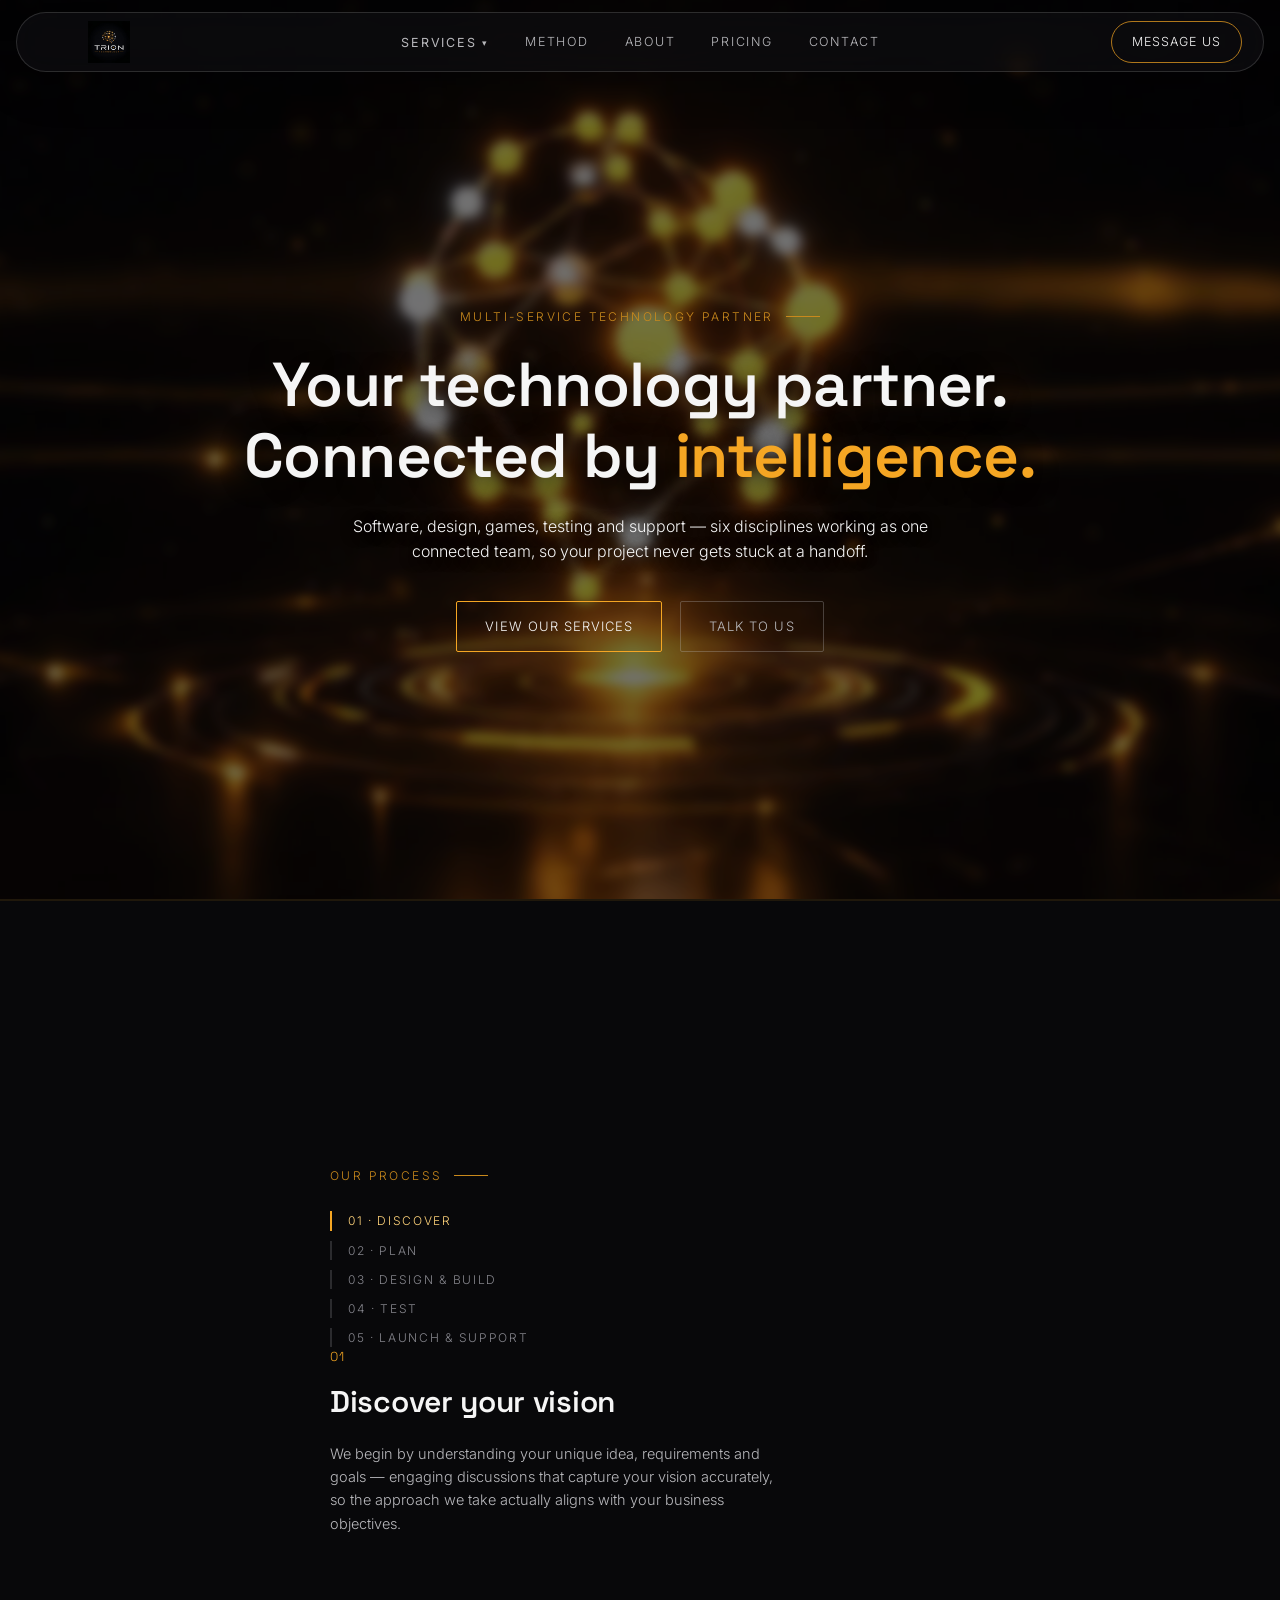
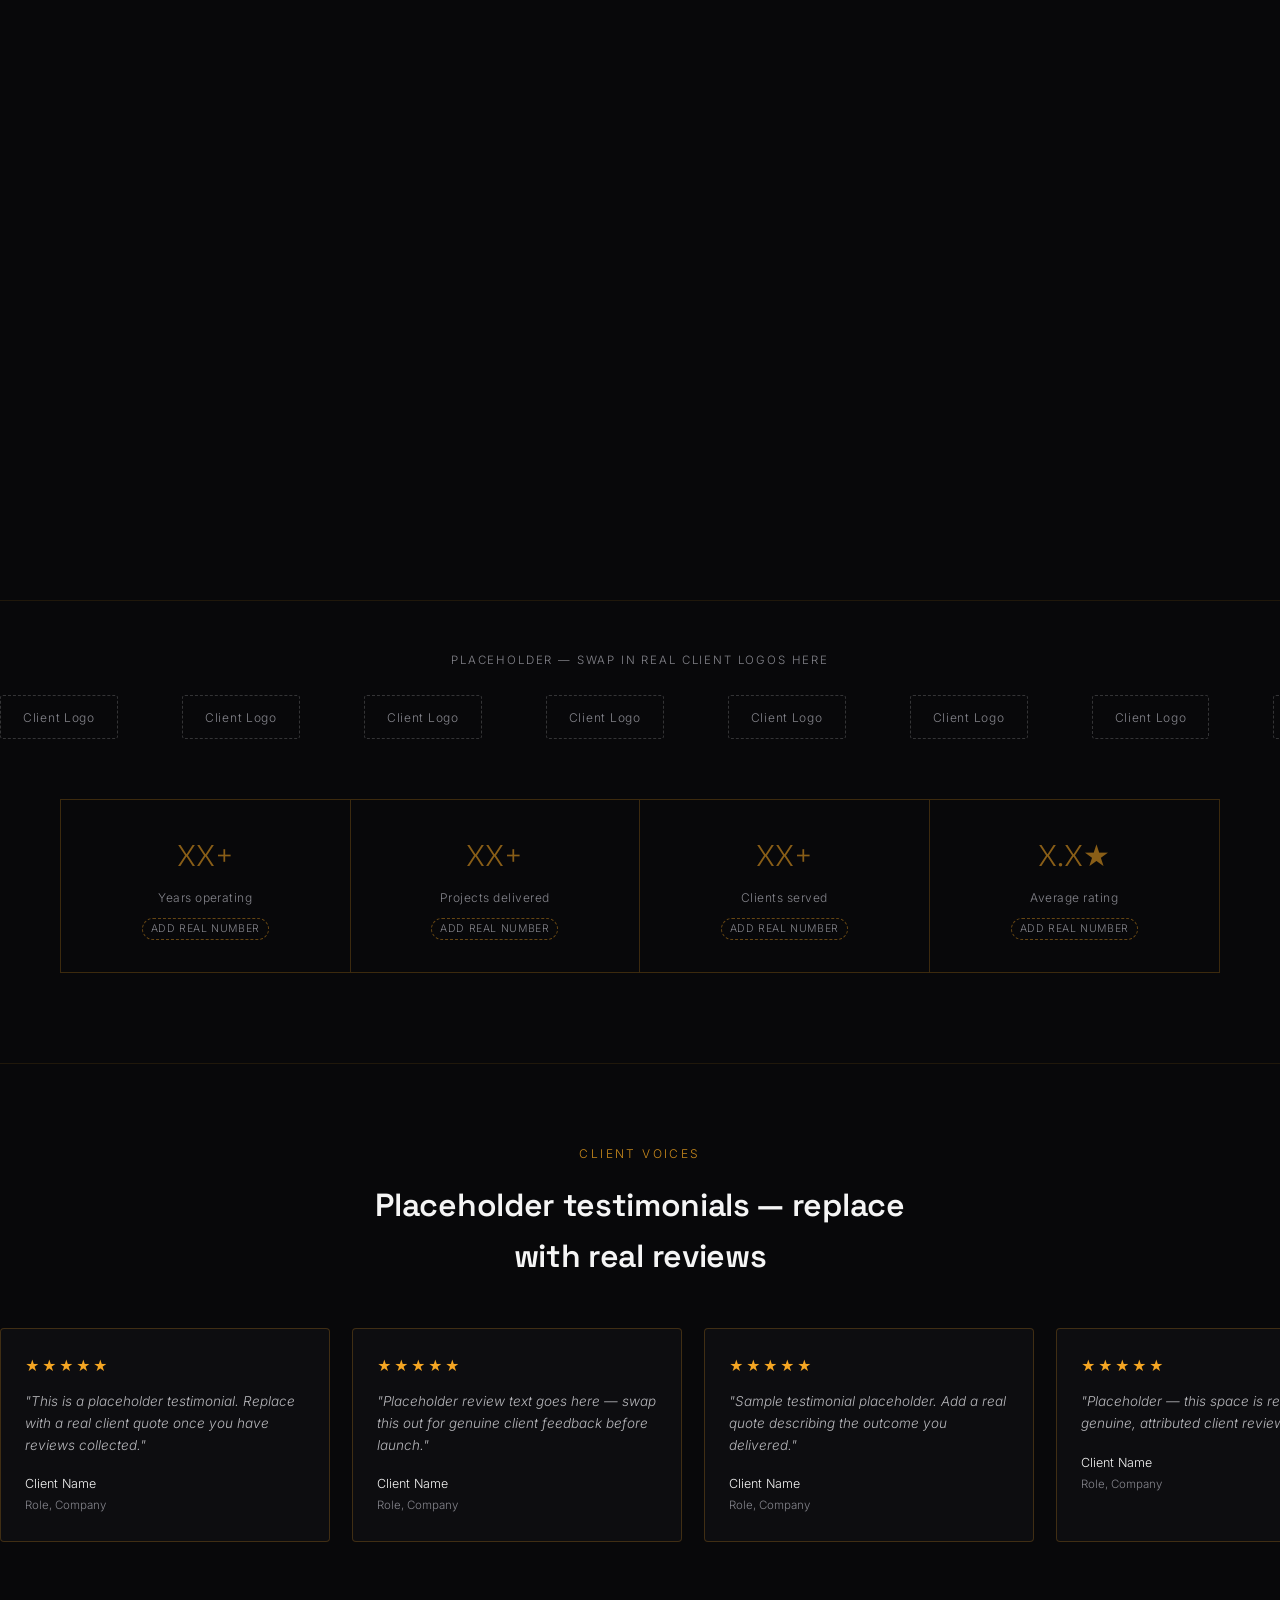
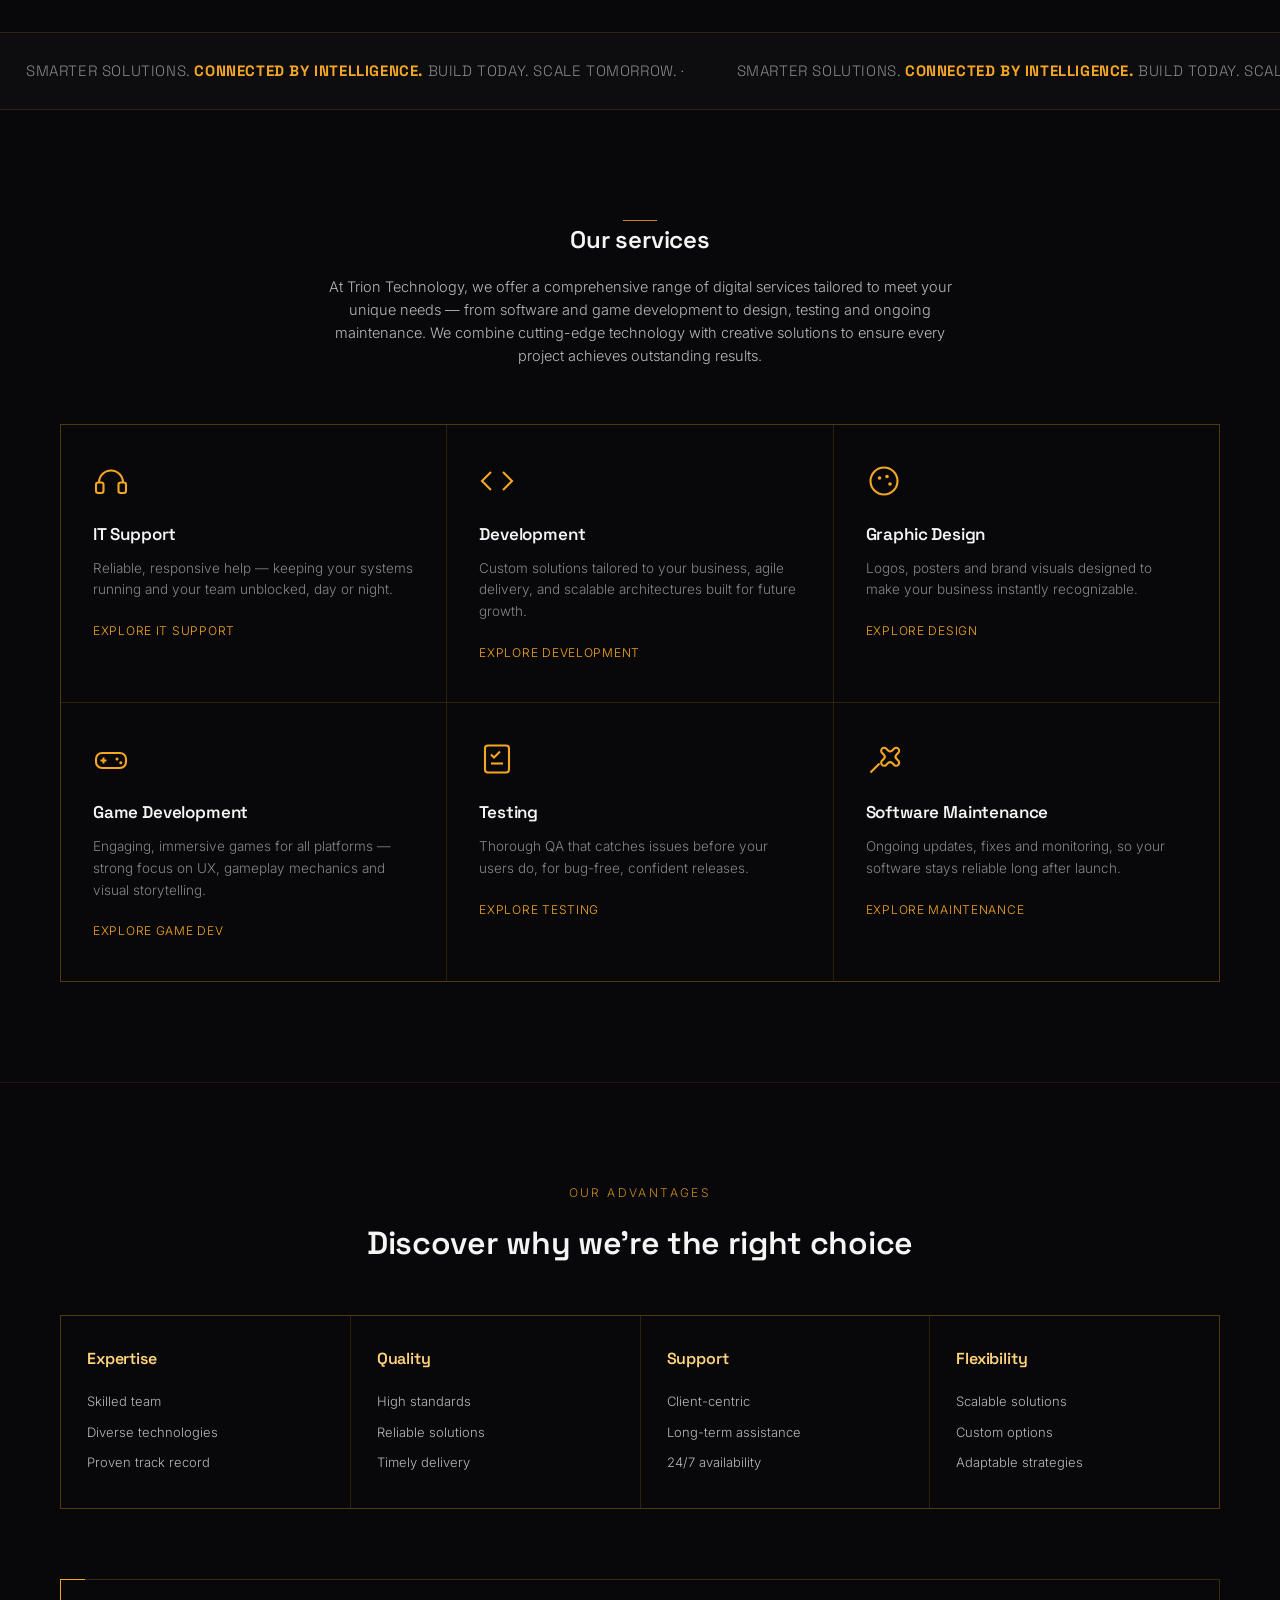
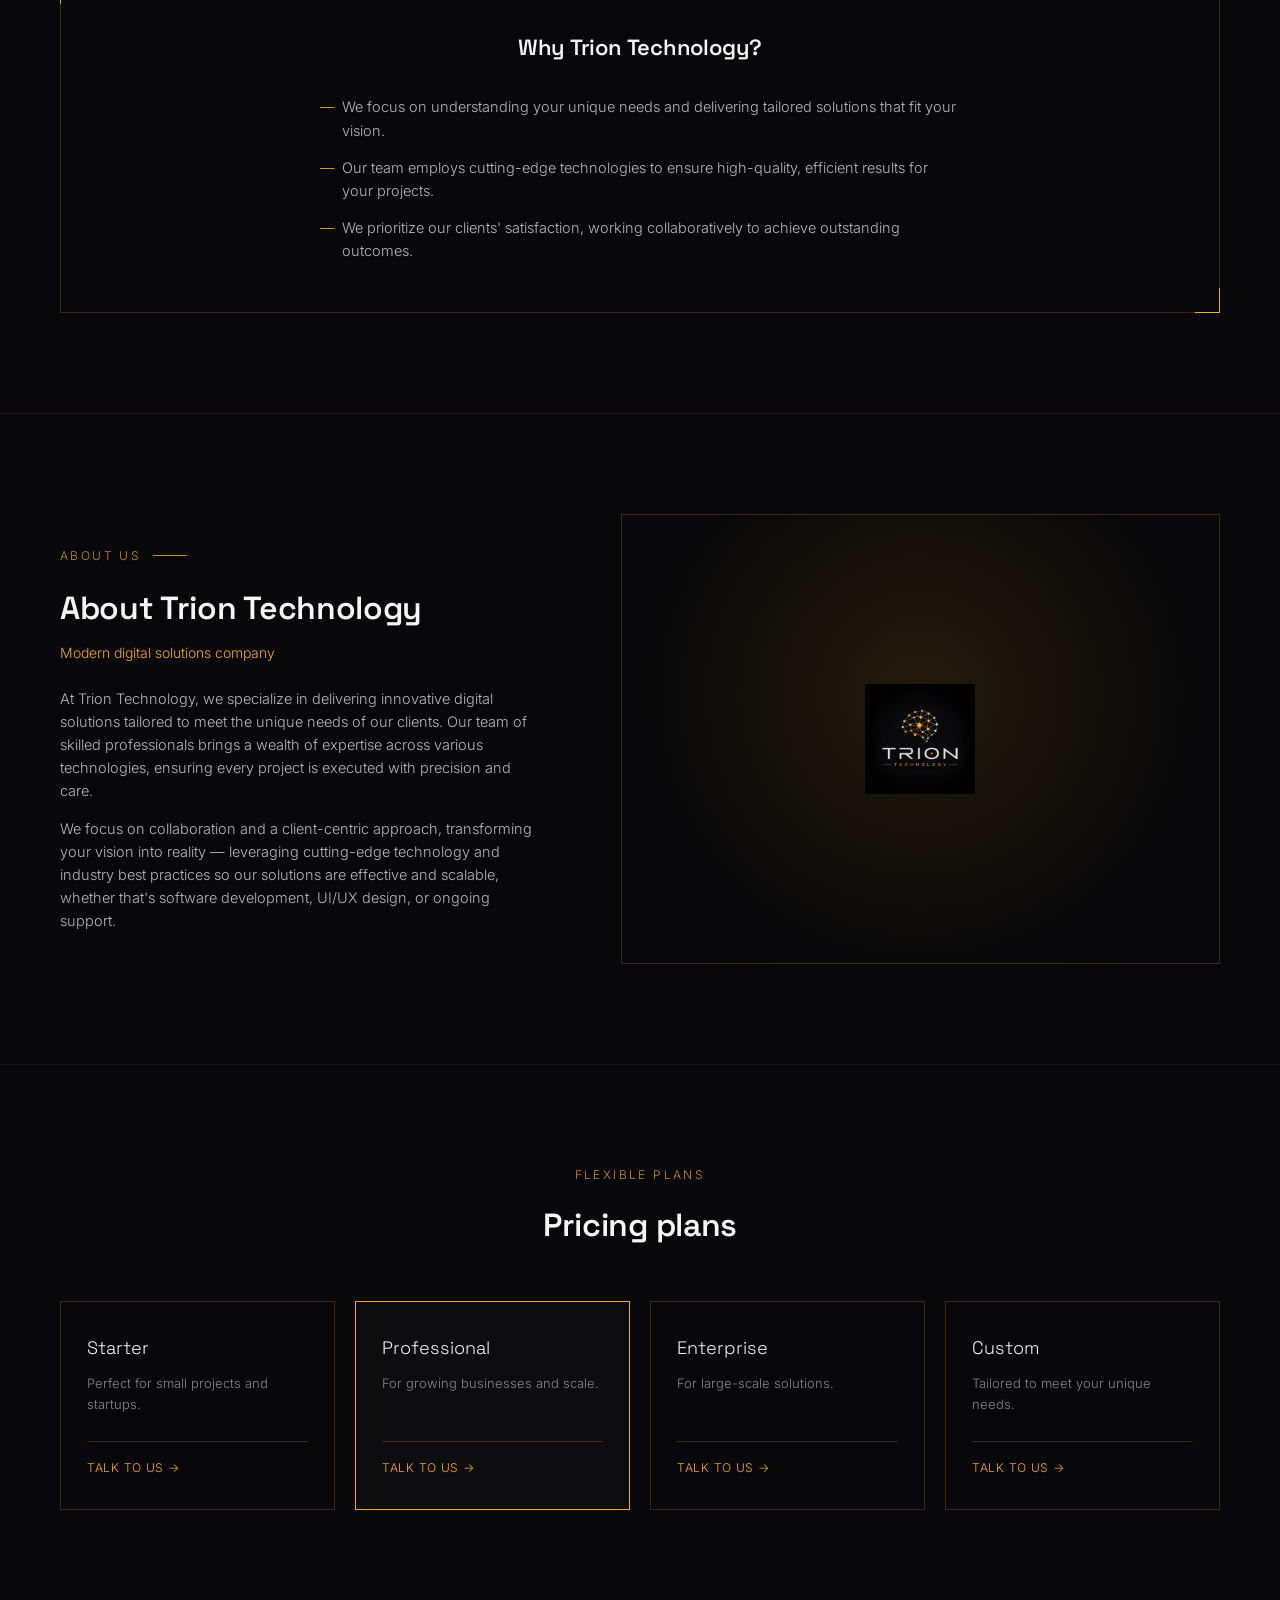
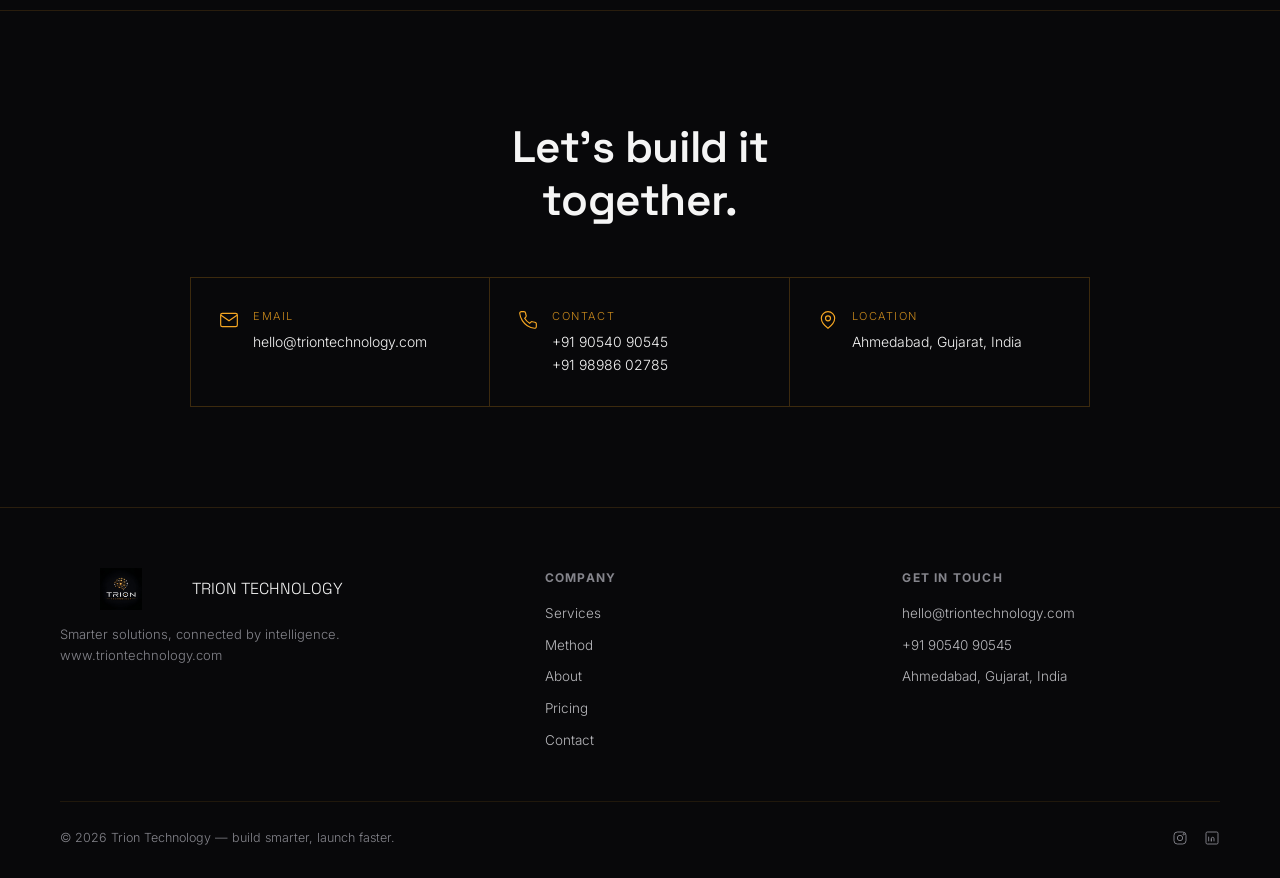
==== trion-site-split/trion-site-split/index.html @ 373a7192 "first commit" ====
<!DOCTYPE html>
<html lang="en">
<head>
<meta charset="UTF-8">
<meta name="viewport" content="width=device-width, initial-scale=1.0">
<title>Trion Technology — Smarter Solutions, Connected by Intelligence</title>
<link rel="preconnect" href="https://fonts.googleapis.com">
<link rel="preconnect" href="https://fonts.gstatic.com" crossorigin>
<link href="https://fonts.googleapis.com/css2?family=Space+Grotesk:wght@400;500;600;700&family=Inter:wght@300;400;500;600&display=swap" rel="stylesheet">
<link rel="stylesheet" href="assets/css/styles.css">
</head>
<body>

<header class="nav">
  <div class="wrap">
    <a href="#top" class="brandmark">
      <img src="assets/img/logo/logo.jpg" alt="Trion Technology logo" class="logo-img">
    </a>
    <nav class="nav-links" id="navLinks">
      <div class="nav-item" id="servicesNavItem">
        <button type="button" aria-expanded="false" id="servicesTrigger">Services <span class="caret">▾</span></button>
        <div class="mega-panel">
          <a class="mega-item" href="#services"><div class="mi-name">IT Support</div><div class="mi-desc">Reliable help, whenever you need it.</div></a>
          <a class="mega-item" href="#services"><div class="mi-name">Development</div><div class="mi-desc">Web, software &amp; custom applications.</div></a>
          <a class="mega-item" href="#services"><div class="mi-name">Graphic Design</div><div class="mi-desc">Logos, posters &amp; brand visuals.</div></a>
          <a class="mega-item" href="#services"><div class="mi-name">Game Development</div><div class="mi-desc">Engaging games for web &amp; mobile.</div></a>
          <a class="mega-item" href="#services"><div class="mi-name">Testing</div><div class="mi-desc">Thorough QA for bug-free releases.</div></a>
          <a class="mega-item" href="#services"><div class="mi-name">Software Maintenance</div><div class="mi-desc">Updates &amp; fixes to keep you running.</div></a>
        </div>
      </div>
      <div class="nav-item"><a href="#method">Method</a></div>
      <div class="nav-item"><a href="#about">About</a></div>
      <div class="nav-item"><a href="#pricing">Pricing</a></div>
      <div class="nav-item"><a href="#contact">Contact</a></div>
    </nav>
    <a class="whatsapp-btn" href="https://wa.me/919054090545" target="_blank" rel="noopener">Message us</a>
    <button class="nav-toggle" id="navToggle" aria-label="Toggle menu">☰</button>
  </div>
</header>

<main id="top">

  <!-- ============ HERO ============ -->
  <section class="hero" id="hero">
    <div class="hero-sticky">
      <div class="hero-visual is-obscured">
        <canvas id="methodCanvas"></canvas>
      </div>
      <div class="hero-overlay is-visible" id="heroOverlay">
        <div class="eyebrow">Multi-service technology partner</div>
        <h1>Your technology partner.<br>Connected by <span class="accent">intelligence.</span></h1>
        <p>Software, design, games, testing and support — six disciplines working as one connected team, so your project never gets stuck at a handoff.</p>
        <div class="hero-cta-row">
          <a href="#services" class="btn-primary">View our services</a>
          <a href="#contact" class="btn-secondary">Talk to us</a>
        </div>
      </div>
    </div>
  </section>

  <!-- ============ METHOD ============ -->
  <div class="method-scroll" id="method">
    <div class="method-sticky">
      <div class="wrap">
        <div class="method-content">
          <div class="eyebrow">Our process</div>
          <ul class="phase-rail" id="phaseRail">
            <li class="active">01 · Discover</li>
            <li>02 · Plan</li>
            <li>03 · Design &amp; Build</li>
            <li>04 · Test</li>
            <li>05 · Launch &amp; Support</li>
          </ul>

          <div class="phase-block active" data-phase="0">
            <div class="step-no">01</div>
            <h3>Discover your vision</h3>
            <p>We begin by understanding your unique idea, requirements and goals — engaging discussions that capture your vision accurately, so the approach we take actually aligns with your business objectives.</p>
          </div>
          <div class="phase-block" data-phase="1">
            <div class="step-no">02</div>
            <h3>Strategic planning</h3>
            <p>Once we understand your needs, we define the technology stack, architecture and overall strategy that will guide the project — a solid foundation that maximizes efficiency later on.</p>
          </div>
          <div class="phase-block" data-phase="2">
            <div class="step-no">03</div>
            <h3>Design and development</h3>
            <p>Our team creates intuitive designs and builds reliable software that meets your specifications — merging aesthetics with functionality so the end product looks great and performs well.</p>
          </div>
          <div class="phase-block" data-phase="3">
            <div class="step-no">04</div>
            <h3>Testing &amp; quality assurance</h3>
            <p>Rigorous, thorough QA is woven through the build — catching issues early so nothing reaches you unpolished. <span class="placeholder-tag">Extended from your services list</span></p>
          </div>
          <div class="phase-block" data-phase="4">
            <div class="step-no">05</div>
            <h3>Launch &amp; ongoing support</h3>
            <p>We stay on after delivery — monitoring, maintaining and supporting your software so it keeps running reliably long after launch day. <span class="placeholder-tag">Extended from your services list</span></p>
          </div>
        </div>
      </div>
    </div>
  </div>

  <!-- ============ LOGO MARQUEE (placeholder) ============ -->
  <section class="logo-strip">
    <div class="strip-label">Placeholder — swap in real client logos here</div>
    <div class="marquee-track">
      <div class="logo-chip">Client Logo</div><div class="logo-chip">Client Logo</div><div class="logo-chip">Client Logo</div>
      <div class="logo-chip">Client Logo</div><div class="logo-chip">Client Logo</div><div class="logo-chip">Client Logo</div>
      <div class="logo-chip">Client Logo</div><div class="logo-chip">Client Logo</div>
      <div class="logo-chip">Client Logo</div><div class="logo-chip">Client Logo</div><div class="logo-chip">Client Logo</div>
      <div class="logo-chip">Client Logo</div><div class="logo-chip">Client Logo</div><div class="logo-chip">Client Logo</div>
      <div class="logo-chip">Client Logo</div><div class="logo-chip">Client Logo</div>
    </div>
  </section>

  <!-- ============ STATS (placeholder) ============ -->
  <section class="stats-band">
    <div class="wrap">
      <div class="stats-grid">
        <div class="stat-box"><div class="num">XX+</div><div class="lbl">Years operating</div><div class="placeholder-tag">Add real number</div></div>
        <div class="stat-box"><div class="num">XX+</div><div class="lbl">Projects delivered</div><div class="placeholder-tag">Add real number</div></div>
        <div class="stat-box"><div class="num">XX+</div><div class="lbl">Clients served</div><div class="placeholder-tag">Add real number</div></div>
        <div class="stat-box"><div class="num">X.X★</div><div class="lbl">Average rating</div><div class="placeholder-tag">Add real number</div></div>
      </div>
    </div>
  </section>

  <!-- ============ TESTIMONIALS (placeholder) ============ -->
  <section class="testimonials">
    <div class="wrap">
      <div class="section-head">
        <div class="eyebrow">Client voices</div>
        <h2>Placeholder testimonials — replace with real reviews</h2>
      </div>
    </div>
    <div class="t-track" id="tTrack">
      <div class="t-card"><div class="stars">★★★★★</div><p>"This is a placeholder testimonial. Replace with a real client quote once you have reviews collected."</p><div class="who">Client Name<span>Role, Company</span></div></div>
      <div class="t-card"><div class="stars">★★★★★</div><p>"Placeholder review text goes here — swap this out for genuine client feedback before launch."</p><div class="who">Client Name<span>Role, Company</span></div></div>
      <div class="t-card"><div class="stars">★★★★★</div><p>"Sample testimonial placeholder. Add a real quote describing the outcome you delivered."</p><div class="who">Client Name<span>Role, Company</span></div></div>
      <div class="t-card"><div class="stars">★★★★★</div><p>"Placeholder — this space is reserved for a genuine, attributed client review."</p><div class="who">Client Name<span>Role, Company</span></div></div>
    </div>
  </section>

  <!-- ============ TICKER ============ -->
  <div class="ticker">
    <div class="ticker-track">
      <span>SMARTER SOLUTIONS. <b>CONNECTED BY INTELLIGENCE.</b> BUILD TODAY. SCALE TOMORROW. ·</span>
      <span>SMARTER SOLUTIONS. <b>CONNECTED BY INTELLIGENCE.</b> BUILD TODAY. SCALE TOMORROW. ·</span>
      <span>SMARTER SOLUTIONS. <b>CONNECTED BY INTELLIGENCE.</b> BUILD TODAY. SCALE TOMORROW. ·</span>
      <span>SMARTER SOLUTIONS. <b>CONNECTED BY INTELLIGENCE.</b> BUILD TODAY. SCALE TOMORROW. ·</span>
    </div>
  </div>

  <!-- ============ SERVICES ============ -->
  <section id="services" class="services">
    <div class="wrap">
      <div class="services-intro">
        <div class="eyebrow" style="justify-content:center"></div>
        <h2>Our services</h2>
        <p>At Trion Technology, we offer a comprehensive range of digital services tailored to meet your unique needs — from software and game development to design, testing and ongoing maintenance. We combine cutting-edge technology with creative solutions to ensure every project achieves outstanding results.</p>
      </div>
      <div class="service-cards">
        <div class="service-card">
          <svg class="icn" viewBox="0 0 24 24" fill="none" stroke="currentColor" stroke-width="1.4"><path d="M4 13a8 8 0 0 1 16 0"/><rect x="2" y="13" width="5" height="7" rx="1.5"/><rect x="17" y="13" width="5" height="7" rx="1.5"/></svg>
          <h3>IT Support</h3>
          <p>Reliable, responsive help — keeping your systems running and your team unblocked, day or night.</p>
          <span class="go">Explore IT support</span>
        </div>
        <div class="service-card">
          <svg class="icn" viewBox="0 0 24 24" fill="none" stroke="currentColor" stroke-width="1.4"><path d="M8 6 2 12l6 6M16 6l6 6-6 6"/></svg>
          <h3>Development</h3>
          <p>Custom solutions tailored to your business, agile delivery, and scalable architectures built for future growth.</p>
          <span class="go">Explore development</span>
        </div>
        <div class="service-card">
          <svg class="icn" viewBox="0 0 24 24" fill="none" stroke="currentColor" stroke-width="1.4"><circle cx="12" cy="12" r="9"/><circle cx="9" cy="10" r="1.2" fill="currentColor" stroke="none"/><circle cx="14" cy="9" r="1.2" fill="currentColor" stroke="none"/><circle cx="16" cy="14" r="1.2" fill="currentColor" stroke="none"/></svg>
          <h3>Graphic Design</h3>
          <p>Logos, posters and brand visuals designed to make your business instantly recognizable.</p>
          <span class="go">Explore design</span>
        </div>
        <div class="service-card">
          <svg class="icn" viewBox="0 0 24 24" fill="none" stroke="currentColor" stroke-width="1.4"><rect x="2" y="8" width="20" height="10" rx="4"/><path d="M7 11v4M5 13h4"/><circle cx="16" cy="12" r="1" fill="currentColor" stroke="none"/><circle cx="18.5" cy="14.5" r="1" fill="currentColor" stroke="none"/></svg>
          <h3>Game Development</h3>
          <p>Engaging, immersive games for all platforms — strong focus on UX, gameplay mechanics and visual storytelling.</p>
          <span class="go">Explore game dev</span>
        </div>
        <div class="service-card">
          <svg class="icn" viewBox="0 0 24 24" fill="none" stroke="currentColor" stroke-width="1.4"><rect x="4" y="3" width="16" height="18" rx="2"/><path d="M8 9l2 2 4-4"/><path d="M8 15h8"/></svg>
          <h3>Testing</h3>
          <p>Thorough QA that catches issues before your users do, for bug-free, confident releases.</p>
          <span class="go">Explore testing</span>
        </div>
        <div class="service-card">
          <svg class="icn" viewBox="0 0 24 24" fill="none" stroke="currentColor" stroke-width="1.4"><path d="M14.7 6.3a2 2 0 0 0 2.8 0l1-1a2 2 0 1 1 2.8 2.8l-1 1a2 2 0 0 0 0 2.8l1 1a2 2 0 1 1-2.8 2.8l-1-1a2 2 0 0 0-2.8 0l-1 1a2 2 0 1 1-2.8-2.8l1-1a2 2 0 0 0 0-2.8l-1-1a2 2 0 1 1 2.8-2.8z"/><path d="M3 21l6-6"/></svg>
          <h3>Software Maintenance</h3>
          <p>Ongoing updates, fixes and monitoring, so your software stays reliable long after launch.</p>
          <span class="go">Explore maintenance</span>
        </div>
      </div>
    </div>
  </section>

  <!-- ============ BENEFITS / WHY ============ -->
  <section class="benefits">
    <div class="wrap">
      <div class="section-head">
        <div class="eyebrow">Our advantages</div>
        <h2>Discover why we're the right choice</h2>
      </div>
      <div class="benefits-grid">
        <div class="benefit-col"><h3>Expertise</h3>
          <ul><li>Skilled team</li><li>Diverse technologies</li><li>Proven track record</li></ul>
        </div>
        <div class="benefit-col"><h3>Quality</h3>
          <ul><li>High standards</li><li>Reliable solutions</li><li>Timely delivery</li></ul>
        </div>
        <div class="benefit-col"><h3>Support</h3>
          <ul><li>Client-centric</li><li>Long-term assistance</li><li>24/7 availability</li></ul>
        </div>
        <div class="benefit-col"><h3>Flexibility</h3>
          <ul><li>Scalable solutions</li><li>Custom options</li><li>Adaptable strategies</li></ul>
        </div>
      </div>
      <div class="why-panel">
        <h2>Why Trion Technology?</h2>
        <ul>
          <li>We focus on understanding your unique needs and delivering tailored solutions that fit your vision.</li>
          <li>Our team employs cutting-edge technologies to ensure high-quality, efficient results for your projects.</li>
          <li>We prioritize our clients' satisfaction, working collaboratively to achieve outstanding outcomes.</li>
        </ul>
      </div>
    </div>
  </section>

  <!-- ============ ABOUT ============ -->
  <section id="about" class="about">
    <div class="wrap about-grid">
      <div>
        <div class="eyebrow">About us</div>
        <h2>About Trion Technology</h2>
        <div class="tagline">Modern digital solutions company</div>
        <p>At Trion Technology, we specialize in delivering innovative digital solutions tailored to meet the unique needs of our clients. Our team of skilled professionals brings a wealth of expertise across various technologies, ensuring every project is executed with precision and care.</p>
        <p style="margin-top:14px">We focus on collaboration and a client-centric approach, transforming your vision into reality — leveraging cutting-edge technology and industry best practices so our solutions are effective and scalable, whether that's software development, UI/UX design, or ongoing support.</p>
      </div>
      <div class="about-visual">
        <img src="assets/img/logo/logo.jpg" alt="" style="height:110px;width:auto;opacity:0.9">
      </div>
    </div>
  </section>

  <!-- ============ PRICING ============ -->
  <section id="pricing" class="pricing">
    <div class="wrap">
      <div class="section-head">
        <div class="eyebrow">Flexible plans</div>
        <h2>Pricing plans</h2>
      </div>
      <div class="pricing-grid">
        <div class="price-card">
          <div class="tier">Starter</div>
          <div class="desc">Perfect for small projects and startups.</div>
          <a href="#contact">Talk to us →</a>
        </div>
        <div class="price-card featured">
          <div class="tier">Professional</div>
          <div class="desc">For growing businesses and scale.</div>
          <a href="#contact">Talk to us →</a>
        </div>
        <div class="price-card">
          <div class="tier">Enterprise</div>
          <div class="desc">For large-scale solutions.</div>
          <a href="#contact">Talk to us →</a>
        </div>
        <div class="price-card">
          <div class="tier">Custom</div>
          <div class="desc">Tailored to meet your unique needs.</div>
          <a href="#contact">Talk to us →</a>
        </div>
      </div>
    </div>
  </section>

  <!-- ============ CTA / CONTACT ============ -->
  <section id="contact" class="cta-band">
    <div class="wrap">
      <h2>Let's build it<br>together.</h2>
      <div class="contact-panels">
        <div class="contact-panel">
          <svg viewBox="0 0 24 24" fill="none" stroke="currentColor" stroke-width="1.4"><rect x="2" y="4" width="20" height="16" rx="2"/><path d="M2 6l10 7 10-7"/></svg>
          <div><div class="lbl">Email</div><div class="val">hello@triontechnology.com</div></div>
        </div>
        <div class="contact-panel">
          <svg viewBox="0 0 24 24" fill="none" stroke="currentColor" stroke-width="1.4"><path d="M22 16.9v3a2 2 0 0 1-2.2 2 19.8 19.8 0 0 1-8.6-3.1 19.5 19.5 0 0 1-6-6 19.8 19.8 0 0 1-3.1-8.6A2 2 0 0 1 4.1 2h3a2 2 0 0 1 2 1.7c.1.9.3 1.8.6 2.7a2 2 0 0 1-.4 2.1L8 9.9a16 16 0 0 0 6 6l1.4-1.4a2 2 0 0 1 2.1-.4c.9.3 1.8.5 2.7.6a2 2 0 0 1 1.8 2.2z"/></svg>
          <div><div class="lbl">Contact</div><div class="val">+91 90540 90545</div><div class="val">+91 98986 02785</div></div>
        </div>
        <div class="contact-panel">
          <svg viewBox="0 0 24 24" fill="none" stroke="currentColor" stroke-width="1.4"><path d="M20 10c0 6-8 12-8 12s-8-6-8-12a8 8 0 0 1 16 0z"/><circle cx="12" cy="10" r="3"/></svg>
          <div><div class="lbl">Location</div><div class="val">Ahmedabad, Gujarat, India</div></div>
        </div>
      </div>
    </div>
  </section>
</main>

<footer>
  <div class="wrap">
    <div class="foot-grid">
      <div>
        <div class="foot-brand">
          <img src="assets/img/logo/logo.jpg" alt="" class="logo-img">
          <span>TRION TECHNOLOGY</span>
        </div>
        <p style="font-size:13px;max-width:280px;color:var(--gray-dim)">Smarter solutions, connected by intelligence. www.triontechnology.com</p>
      </div>
      <div class="foot-col">
        <h4>Company</h4>
        <ul>
          <li><a href="#services">Services</a></li>
          <li><a href="#method">Method</a></li>
          <li><a href="#about">About</a></li>
          <li><a href="#pricing">Pricing</a></li>
          <li><a href="#contact">Contact</a></li>
        </ul>
      </div>
      <div class="foot-col">
        <h4>Get in touch</h4>
        <ul>
          <li><a href="mailto:hello@triontechnology.com">hello@triontechnology.com</a></li>
          <li><a href="https://wa.me/919054090545">+91 90540 90545</a></li>
          <li>Ahmedabad, Gujarat, India</li>
        </ul>
      </div>
    </div>
    <div class="foot-bottom">
      <div>© 2026 Trion Technology — build smarter, launch faster.</div>
      <div class="foot-social">
        <a href="#" aria-label="Instagram"><svg viewBox="0 0 24 24" fill="none" stroke="currentColor" stroke-width="1.4"><rect x="3" y="3" width="18" height="18" rx="5"/><circle cx="12" cy="12" r="4"/><circle cx="17.5" cy="6.5" r="1"/></svg></a>
        <a href="#" aria-label="LinkedIn"><svg viewBox="0 0 24 24" fill="none" stroke="currentColor" stroke-width="1.4"><rect x="3" y="3" width="18" height="18" rx="2"/><path d="M7 10v7M7 7v.01M11 17v-4a2 2 0 0 1 4 0v4M11 13v4"/></svg></a>
      </div>
    </div>
  </div>
</footer>

<script src="assets/js/frames-manifest.js"></script>

<script src="assets/js/app.js"></script>
</body>
</html>
---- trion-site-split/trion-site-split/assets/css/styles.css ----
:root{
    --bg: #08080a;
    --bg-alt: #0d0d10;
    --gold: #f5a623;
    --gold-light: #ffd37a;
    --gold-dim: #c9891c;
    --white: #f5f5f5;
    --gray: #b8b8bc;
    --gray-dim: #85858c;
    --border: rgba(245,166,35,0.22);
    --font-head: 'Space Grotesk', sans-serif;
    --font-body: 'Inter', sans-serif;
  }
  *{ box-sizing:border-box; margin:0; padding:0; }
  html{ scroll-behavior:smooth; }
  body{
    background:var(--bg); color:var(--gray); font-family:var(--font-body); font-weight:300;
    line-height:1.6; overflow-x:hidden; -webkit-font-smoothing:antialiased;
  }
  a{ color:inherit; text-decoration:none; }
  ul{ list-style:none; }
  img,svg{ display:block; max-width:100%; }
  h1,h2,h3{ font-family:var(--font-head); color:var(--white); font-weight:600; letter-spacing:-0.01em; }
  .wrap{ max-width:1240px; margin:0 auto; padding:0 40px; }
  :focus-visible{ outline:2px solid var(--gold-light); outline-offset:3px; }
  .sr-only{ position:absolute; width:1px; height:1px; padding:0; margin:-1px; overflow:hidden; clip:rect(0,0,0,0); white-space:nowrap; border:0; }
  section{ position:relative; }
  .eyebrow{ display:flex; align-items:center; gap:12px; font-size:12px; letter-spacing:0.2em; text-transform:uppercase; color:var(--gold-dim); }
  .eyebrow::after{ content:""; width:34px; height:1px; background:var(--gold-dim); }
  .logo-img{ height:42px; width:122px; object-fit:contain; display:block; }
  .placeholder-tag{ font-size:10.5px; letter-spacing:0.06em; text-transform:uppercase; color:var(--gray-dim); border:1px dashed rgba(245,166,35,0.4); padding:2px 8px; border-radius:20px; }

  /* ---------- NAV ---------- */
  .nav{ position:fixed; top:12px; left:16px; right:16px; z-index:100; background:rgba(16,16,19,0.62); backdrop-filter:blur(16px) saturate(130%); border:1px solid rgba(255,255,255,0.14); border-radius:999px; box-shadow:0 14px 40px rgba(0,0,0,0.28); transition:transform .35s ease, opacity .35s ease; }
  .nav.nav-hidden{ transform:translateY(calc(-100% - 24px)); opacity:0; pointer-events:none; }
  .nav .wrap{ display:flex; align-items:center; justify-content:space-between; padding:8px 18px 8px 28px; }
  .brandmark{ display:flex; align-items:center; flex-shrink:0; }
  .nav-links{ display:flex; align-items:center; gap:36px; }
  .nav-item{ position:relative; }
  .nav-links > .nav-item > a, .nav-links > .nav-item > button{
    font-size:12.5px; letter-spacing:0.14em; text-transform:uppercase; color:var(--gray);
    background:none; border:none; font-family:var(--font-body); cursor:pointer;
    display:flex; align-items:center; gap:6px; transition:color .2s ease;
  }
  .nav-item:hover > a, .nav-item:hover > button, .nav-item.open > button{ color:var(--gold-light); }
  .caret{ font-size:9px; transition:transform .2s ease; }
  .nav-item.open .caret{ transform:rotate(180deg); }
  .whatsapp-btn{
    display:inline-flex; align-items:center; gap:8px; padding:10px 20px; border:1px solid rgba(245,166,35,0.7);
    color:var(--white); font-size:12.5px; letter-spacing:0.08em; text-transform:uppercase; border-radius:2px;
    border-radius:999px; transition:background .2s ease,color .2s ease;
  }
  .whatsapp-btn:hover{ background:var(--gold); color:#0a0a0a; }

  .mega-panel{
    position:absolute; top:calc(100% + 18px); left:50%; transform:translateX(-50%);
    width:360px; background:#0b0b0e; border:1px solid var(--border); border-radius:4px;
    padding:10px; opacity:0; visibility:hidden; transform:translateX(-50%) translateY(6px);
    transition:opacity .2s ease, transform .2s ease; box-shadow:0 20px 50px rgba(0,0,0,0.5);
  }
  .nav-item.open .mega-panel{ opacity:1; visibility:visible; transform:translateX(-50%) translateY(0); }
  .mega-item{ display:block; padding:12px 14px; border-radius:3px; transition:background .15s ease; }
  .mega-item:hover{ background:rgba(245,166,35,0.08); }
  .mega-item .mi-name{ font-family:var(--font-head); color:var(--white); font-size:14px; margin-bottom:3px; }
  .mega-item .mi-desc{ font-size:12.5px; color:var(--gray-dim); }

  .nav-toggle{ display:none; background:none; border:1px solid var(--border); color:var(--white); padding:8px 10px; border-radius:999px; }

  /* ---------- HERO ---------- */
  .hero{ height:100vh; position:relative; }
  .hero-sticky{ position:sticky; top:0; height:100vh; overflow:hidden; border-bottom:1px solid rgba(245,166,35,0.1); }
  .hero-visual{ position:absolute; inset:-4vh 0; display:flex; align-items:center; justify-content:center; transition:filter .45s ease, transform .45s ease; }
  .hero-visual.is-obscured{ filter:blur(5px) brightness(0.58); transform:scale(1.025); }
  .hero-visual canvas{ width:100%; height:100%; display:block; }
  .hero-overlay{ position:absolute; z-index:1; inset:0; display:flex; flex-direction:column; align-items:center; justify-content:center; padding:100px 40px 40px; text-align:center; background:rgba(8,8,10,0.24); opacity:0; transform:translateY(28px) scale(0.98); pointer-events:none; transition:opacity .35s ease, transform .45s cubic-bezier(.2,.8,.2,1); }
  .hero-overlay.is-visible{ opacity:1; transform:translateY(0) scale(1); pointer-events:auto; }
  .hero-overlay .eyebrow{ margin-bottom:24px; }
  .hero-overlay h1{ max-width:1000px; color:var(--white); font-size:clamp(32px,5.2vw,62px); line-height:1.14; text-shadow:0 3px 24px rgba(0,0,0,0.7); }
  .hero-overlay h1 .accent{ color:var(--gold); }
  .hero-overlay p{ max-width:620px; margin-top:22px; font-size:16px; color:var(--white); text-shadow:0 2px 14px rgba(0,0,0,0.8); }
  .btn-primary{
    display:inline-block; padding:14px 28px; border:1px solid var(--gold); color:var(--white);
    font-size:13px; letter-spacing:0.08em; text-transform:uppercase; border-radius:2px;
    transition:background .2s ease,color .2s ease;
  }
  .btn-primary:hover{ background:var(--gold); color:#0a0a0a; }
  .btn-secondary{
    display:inline-block; padding:14px 28px; color:var(--gray); border:1px solid rgba(184,184,188,0.3);
    font-size:13px; letter-spacing:0.08em; text-transform:uppercase; border-radius:2px; transition:border-color .2s ease,color .2s ease;
  }
  .btn-secondary:hover{ border-color:var(--gold); color:var(--gold-light); }
  .hero-cta-row{ margin-top:36px; display:flex; gap:18px; flex-wrap:wrap; justify-content:center; }

  /* ---------- LOGO MARQUEE ---------- */
  .logo-strip{ padding:50px 0 10px; border-top:1px solid rgba(245,166,35,0.1); overflow:hidden; }
  .logo-strip .strip-label{ text-align:center; font-size:11.5px; letter-spacing:0.16em; text-transform:uppercase; color:var(--gray-dim); margin-bottom:26px; }
  .marquee-track{ display:flex; gap:64px; width:max-content; animation:scrollX 28s linear infinite; }
  @media (prefers-reduced-motion: reduce){ .marquee-track{ animation:none; } }
  @keyframes scrollX{ from{ transform:translateX(0); } to{ transform:translateX(-50%); } }
  .logo-chip{
    display:flex; align-items:center; justify-content:center; height:44px; padding:0 22px;
    border:1px dashed rgba(184,184,188,0.25); border-radius:3px; color:var(--gray-dim);
    font-size:12px; letter-spacing:0.06em; white-space:nowrap;
  }

  /* ---------- STATS ---------- */
  .stats-band{ padding:50px 0 90px; }
  .stats-grid{ display:grid; grid-template-columns:repeat(4,1fr); border:1px solid var(--border); }
  .stat-box{ padding:32px 24px; text-align:center; border-right:1px solid var(--border); }
  .stat-box:last-child{ border-right:none; }
  .stat-box .num{ font-family:var(--font-head); font-size:30px; color:var(--gold); opacity:0.55; }
  .stat-box .lbl{ margin-top:8px; font-size:12px; color:var(--gray-dim); letter-spacing:0.04em; }
  .stat-box .placeholder-tag{ margin-top:10px; display:inline-block; }

  /* ---------- TESTIMONIALS MARQUEE ---------- */
  .testimonials{ padding:80px 0 90px; border-top:1px solid rgba(245,166,35,0.1); overflow:hidden; }
  .section-head{ max-width:600px; margin:0 auto 46px; text-align:center; }
  .section-head .eyebrow{ justify-content:center; margin-bottom:16px; }
  .section-head .eyebrow::after{ display:none; }
  .section-head h2{ font-size:clamp(24px,3vw,32px); }
  .t-track{ display:flex; gap:22px; width:max-content; animation:scrollX 40s linear infinite; }
  @media (prefers-reduced-motion: reduce){ .t-track{ animation:none; } }
  .t-card{
    width:330px; flex-shrink:0; border:1px solid var(--border); background:var(--bg-alt);
    padding:26px 24px; border-radius:4px;
  }
  .t-card .stars{ color:var(--gold); font-size:14px; letter-spacing:2px; margin-bottom:14px; }
  .t-card p{ font-size:13.5px; color:var(--gray); font-style:italic; margin-bottom:18px; }
  .t-card .who{ font-size:12.5px; color:var(--white); }
  .t-card .who span{ color:var(--gray-dim); display:block; font-size:11.5px; margin-top:2px; }

  /* ---------- METHOD (scroll-scrubbed) ---------- */
  .method-scroll{ height:500vh; position:relative; }
  .method-sticky{ position:sticky; top:0; height:100vh; display:flex; align-items:center; overflow:hidden; border-top:1px solid rgba(245,166,35,0.1); }
  .method-sticky .wrap{ width:100%; display:flex; justify-content:center; }
  .method-content{ width:min(620px, 100%); }
  .phase-rail{ margin-top:26px; display:flex; flex-direction:column; gap:10px; }
  .phase-rail li{
    font-size:12px; letter-spacing:0.14em; text-transform:uppercase; color:var(--gray-dim);
    padding-left:16px; border-left:2px solid rgba(184,184,188,0.2); transition:color .3s ease, border-color .3s ease;
  }
  .phase-rail li.active{ color:var(--gold-light); border-left-color:var(--gold); }

  .method-content .eyebrow{ margin-bottom:20px; }
  .phase-block{ display:none; }
  .phase-block.active{ display:block; animation:fadeUp .5s ease; }
  @keyframes fadeUp{ from{ opacity:0; transform:translateY(10px);} to{ opacity:1; transform:translateY(0);} }
  .phase-block .step-no{ font-family:var(--font-head); font-size:13px; color:var(--gold); letter-spacing:0.08em; margin-bottom:10px; }
  .phase-block h3{ font-size:clamp(22px,2.6vw,30px); margin-bottom:16px; }
  .phase-block p{ font-size:14.5px; color:var(--gray); max-width:460px; }
  .phase-note{ margin-top:16px; }

  /* ---------- MARQUEE TICKER ---------- */
  .ticker{ padding:26px 0; border-top:1px solid rgba(245,166,35,0.14); border-bottom:1px solid rgba(245,166,35,0.14); overflow:hidden; background:var(--bg-alt); }
  .ticker-track{ display:flex; width:max-content; gap:0; animation:scrollX 32s linear infinite; }
  @media (prefers-reduced-motion: reduce){ .ticker-track{ animation:none; } }
  .ticker-track span{
    font-family:var(--font-head); font-size:15px; letter-spacing:0.04em; color:var(--gray-dim);
    white-space:nowrap; padding:0 26px; text-transform:uppercase;
  }
  .ticker-track span b{ color:var(--gold); }

  /* ---------- SERVICES ---------- */
  .services{ padding:110px 0 100px; }
  .services-intro{ max-width:640px; margin:0 auto 56px; text-align:center; }
  .services-intro p{ font-size:14.5px; color:var(--gray); margin-top:16px; }
  .service-cards{ display:grid; grid-template-columns:repeat(3,1fr); gap:1px; background:rgba(245,166,35,0.16); border:1px solid rgba(245,166,35,0.16); }
  .service-card{ background:var(--bg); padding:38px 32px; transition:background .25s ease; }
  .service-card:hover{ background:var(--bg-alt); }
  .service-card .icn{ width:36px; height:36px; margin-bottom:22px; color:var(--gold); }
  .service-card h3{ font-size:17px; margin-bottom:10px; }
  .service-card p{ font-size:13.5px; color:var(--gray-dim); margin-bottom:16px; }
  .service-card .go{ font-size:12px; letter-spacing:0.06em; color:var(--gold); text-transform:uppercase; }

  /* ---------- BENEFITS ---------- */
  .benefits{ padding:100px 0; border-top:1px solid rgba(245,166,35,0.1); }
  .benefits-grid{ display:grid; grid-template-columns:repeat(4,1fr); gap:1px; background:rgba(245,166,35,0.16); border:1px solid rgba(245,166,35,0.16); margin-bottom:70px; }
  .benefit-col{ background:var(--bg); padding:30px 26px; }
  .benefit-col h3{ font-size:16px; margin-bottom:14px; color:var(--gold-light); }
  .benefit-col li{ font-size:13px; color:var(--gray); padding:5px 0; }
  .why-panel{ border:1px solid var(--border); padding:50px 46px; position:relative; }
  .why-panel::before,.why-panel::after{ content:""; position:absolute; width:24px; height:24px; border:1px solid var(--gold); }
  .why-panel::before{ top:-1px; left:-1px; border-right:none; border-bottom:none; }
  .why-panel::after{ bottom:-1px; right:-1px; border-left:none; border-top:none; }
  .why-panel h2{ text-align:center; font-size:22px; margin-bottom:30px; }
  .why-panel ul{ max-width:640px; margin:0 auto; display:flex; flex-direction:column; gap:14px; }
  .why-panel li{ font-size:14.5px; color:var(--gray); padding-left:22px; position:relative; }
  .why-panel li::before{ content:"—"; position:absolute; left:0; color:var(--gold); }

  /* ---------- ABOUT ---------- */
  .about{ padding:100px 0; border-top:1px solid rgba(245,166,35,0.1); }
  .about-grid{ display:grid; grid-template-columns:0.9fr 1.1fr; gap:70px; align-items:center; }
  .about .eyebrow{ margin-bottom:18px; }
  .about h2{ font-size:clamp(24px,3vw,32px); margin-bottom:8px; }
  .about .tagline{ color:var(--gold); font-size:14px; margin-bottom:22px; }
  .about p{ font-size:14.5px; color:var(--gray); max-width:480px; }
  .about-visual{ border:1px solid var(--border); aspect-ratio:4/3; display:flex; align-items:center; justify-content:center; background:radial-gradient(circle at 50% 40%, rgba(245,166,35,0.12), transparent 70%); }
  .about-visual svg{ width:120px; height:120px; opacity:0.85; }

  /* ---------- PRICING ---------- */
  .pricing{ padding:100px 0; border-top:1px solid rgba(245,166,35,0.1); }
  .pricing-grid{ display:grid; grid-template-columns:repeat(4,1fr); gap:20px; margin-top:50px; }
  .price-card{ border:1px solid var(--border); padding:32px 26px; display:flex; flex-direction:column; }
  .price-card.featured{ border-color:var(--gold); background:var(--bg-alt); }
  .price-card .tier{ font-family:var(--font-head); font-size:18px; color:var(--white); margin-bottom:10px; }
  .price-card .desc{ font-size:13px; color:var(--gray-dim); margin-bottom:26px; flex-grow:1; }
  .price-card a{ font-size:12px; letter-spacing:0.06em; text-transform:uppercase; color:var(--gold); border-top:1px solid var(--border); padding-top:16px; }

  /* ---------- CTA BAND ---------- */
  .cta-band{ padding:110px 0 100px; text-align:center; border-top:1px solid rgba(245,166,35,0.14); }
  .cta-band h2{ font-size:clamp(28px,4.4vw,44px); line-height:1.2; margin-bottom:50px; }
  .contact-panels{ display:grid; grid-template-columns:repeat(3,1fr); max-width:900px; margin:0 auto; border:1px solid var(--border); }
  .contact-panel{ padding:30px 28px; text-align:left; display:flex; gap:14px; align-items:flex-start; border-right:1px solid var(--border); }
  .contact-panel:last-child{ border-right:none; }
  .contact-panel svg{ width:20px; height:20px; color:var(--gold); flex-shrink:0; margin-top:2px; }
  .contact-panel .lbl{ font-size:11px; letter-spacing:0.14em; text-transform:uppercase; color:var(--gold-dim); margin-bottom:6px; }
  .contact-panel .val{ font-size:14px; color:var(--white); }

  /* ---------- FOOTER ---------- */
  footer{ border-top:1px solid rgba(245,166,35,0.14); padding:60px 0 30px; }
  .foot-grid{ display:grid; grid-template-columns:1.4fr 1fr 1fr; gap:40px; padding-bottom:40px; }
  .foot-brand{ display:flex; align-items:center; gap:10px; margin-bottom:14px; }
  .foot-brand span{ font-family:var(--font-head); color:var(--white); font-size:16px; }
  .foot-col h4{ font-size:12px; letter-spacing:0.1em; text-transform:uppercase; color:var(--gray-dim); margin-bottom:16px; }
  .foot-col li{ font-size:13.5px; margin-bottom:10px; }
  .foot-col a:hover{ color:var(--gold-light); }
  .foot-bottom{ display:flex; justify-content:space-between; align-items:center; border-top:1px solid rgba(245,166,35,0.1); padding-top:26px; font-size:12.5px; color:var(--gray-dim); }
  .foot-social{ display:flex; gap:16px; }
  .foot-social svg{ width:16px; height:16px; color:var(--gray-dim); transition:color .2s ease; }
  .foot-social a:hover svg{ color:var(--gold); }

  /* ---------- RESPONSIVE ---------- */
  @media (max-width:980px){
    .nav-links{ display:none; }
    .nav-toggle{ display:block; }
    .stats-grid,.benefits-grid{ grid-template-columns:1fr 1fr; }
    .stat-box:nth-child(2){ border-right:none; }
    .service-cards{ grid-template-columns:1fr 1fr; }
    .pricing-grid{ grid-template-columns:1fr 1fr; }
    .about-grid{ grid-template-columns:1fr; }
    .hero .wrap{ grid-template-columns:1fr; gap:20px; }
    .method-content{ max-width:620px; }
    .foot-grid{ grid-template-columns:1fr; }
    .contact-panels{ grid-template-columns:1fr; }
    .contact-panel{ border-right:none; border-bottom:1px solid var(--border); }
    .contact-panel:last-child{ border-bottom:none; }
  }
  @media (max-width:620px){
    .wrap{ padding:0 22px; }
    .hero-overlay{ padding:90px 22px 30px; }
    .hero-overlay p{ font-size:14px; }
    .hero-cta-row{ gap:10px; }
    .hero-overlay .btn-primary,.hero-overlay .btn-secondary{ padding:12px 18px; font-size:11px; }
    .stats-grid,.benefits-grid,.service-cards,.pricing-grid{ grid-template-columns:1fr; }
    .stat-box,.contact-panel{ border-right:none !important; border-bottom:1px solid var(--border); }
    .method-scroll{ height:560vh; }
    .t-card{ width:260px; }
  }
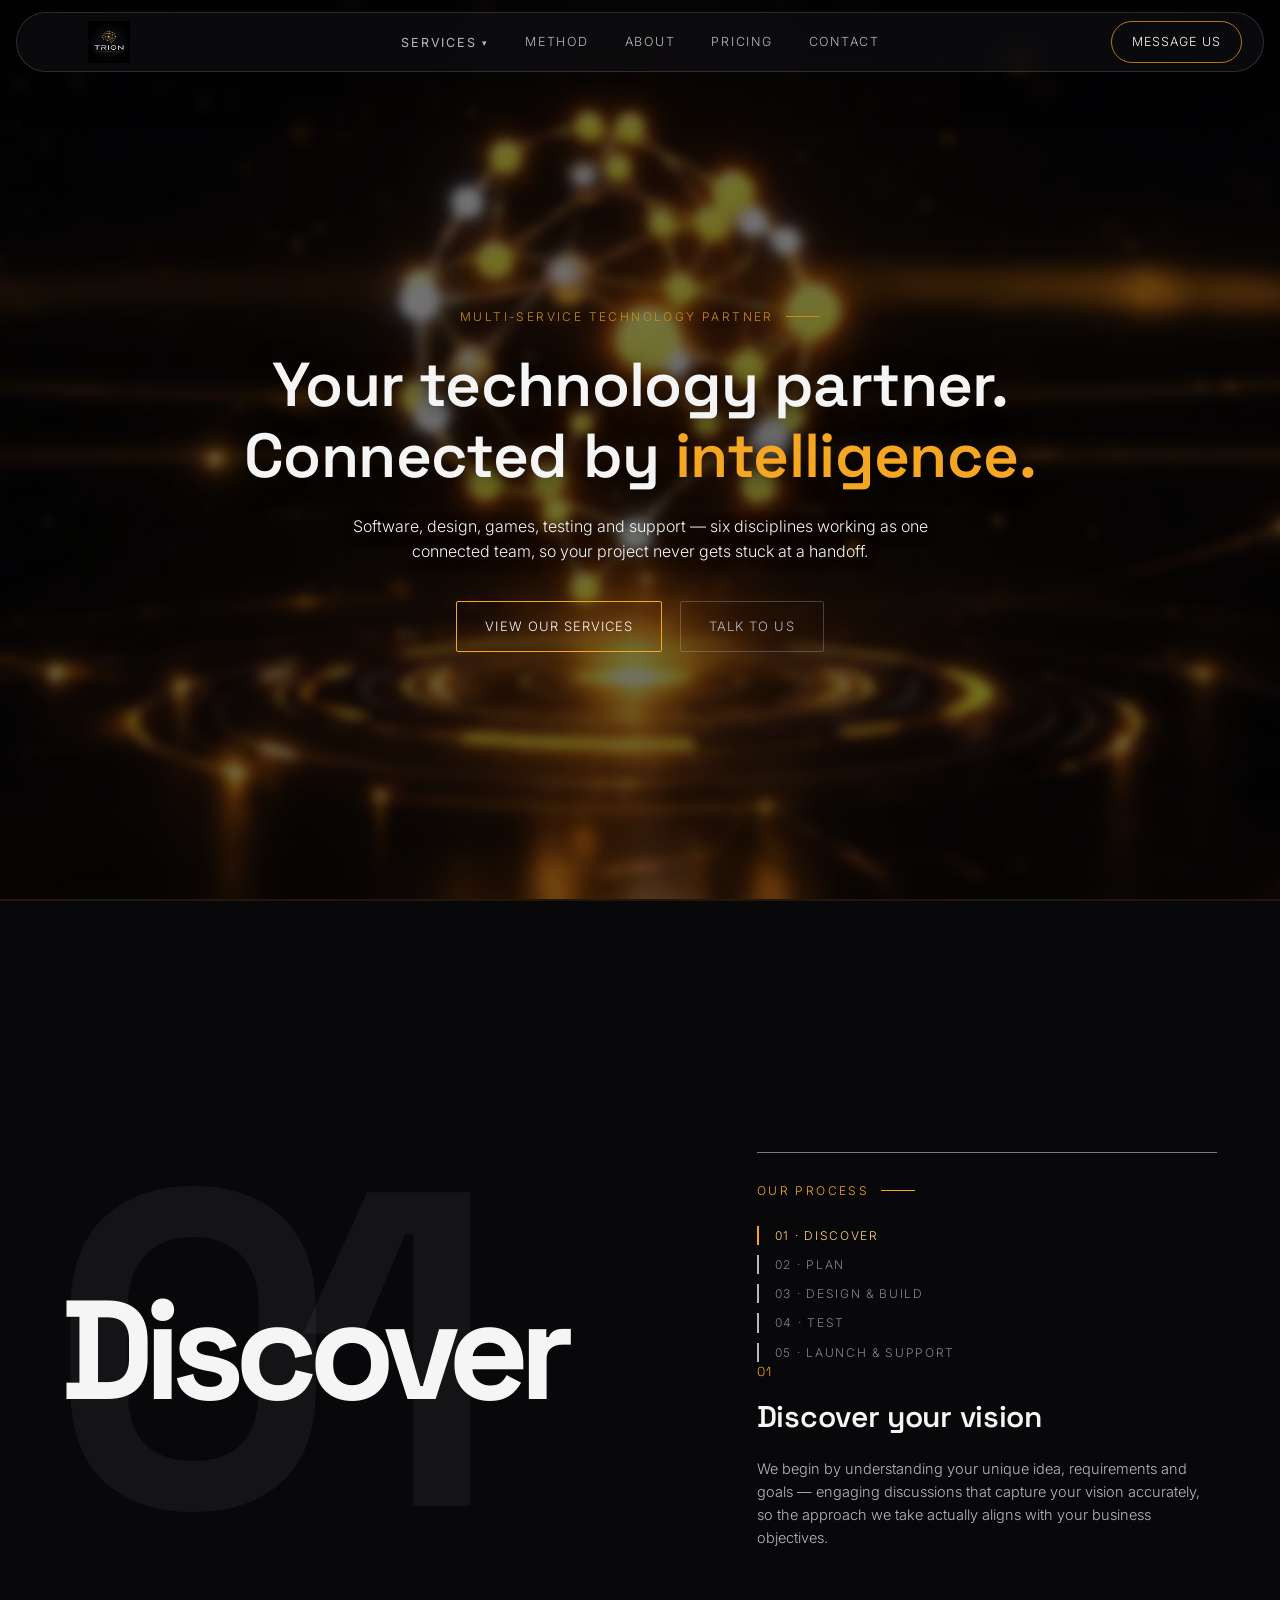
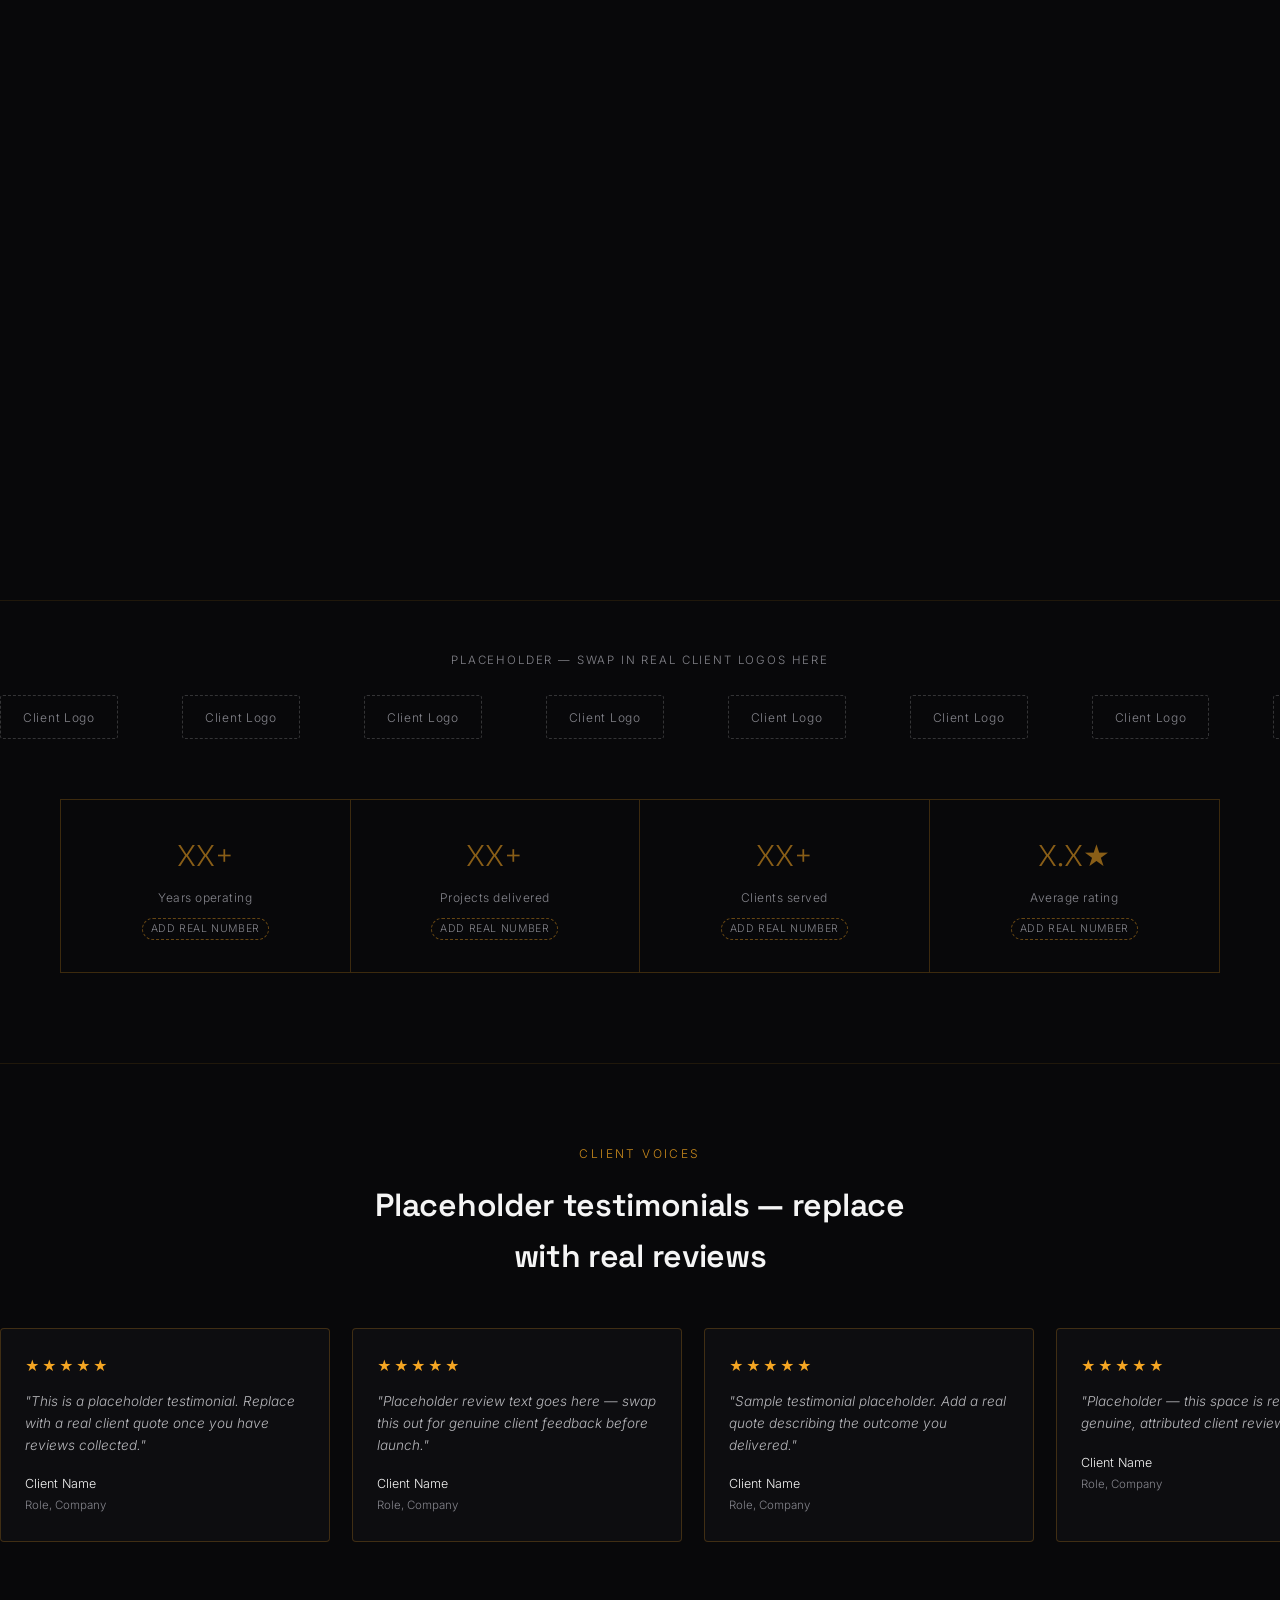
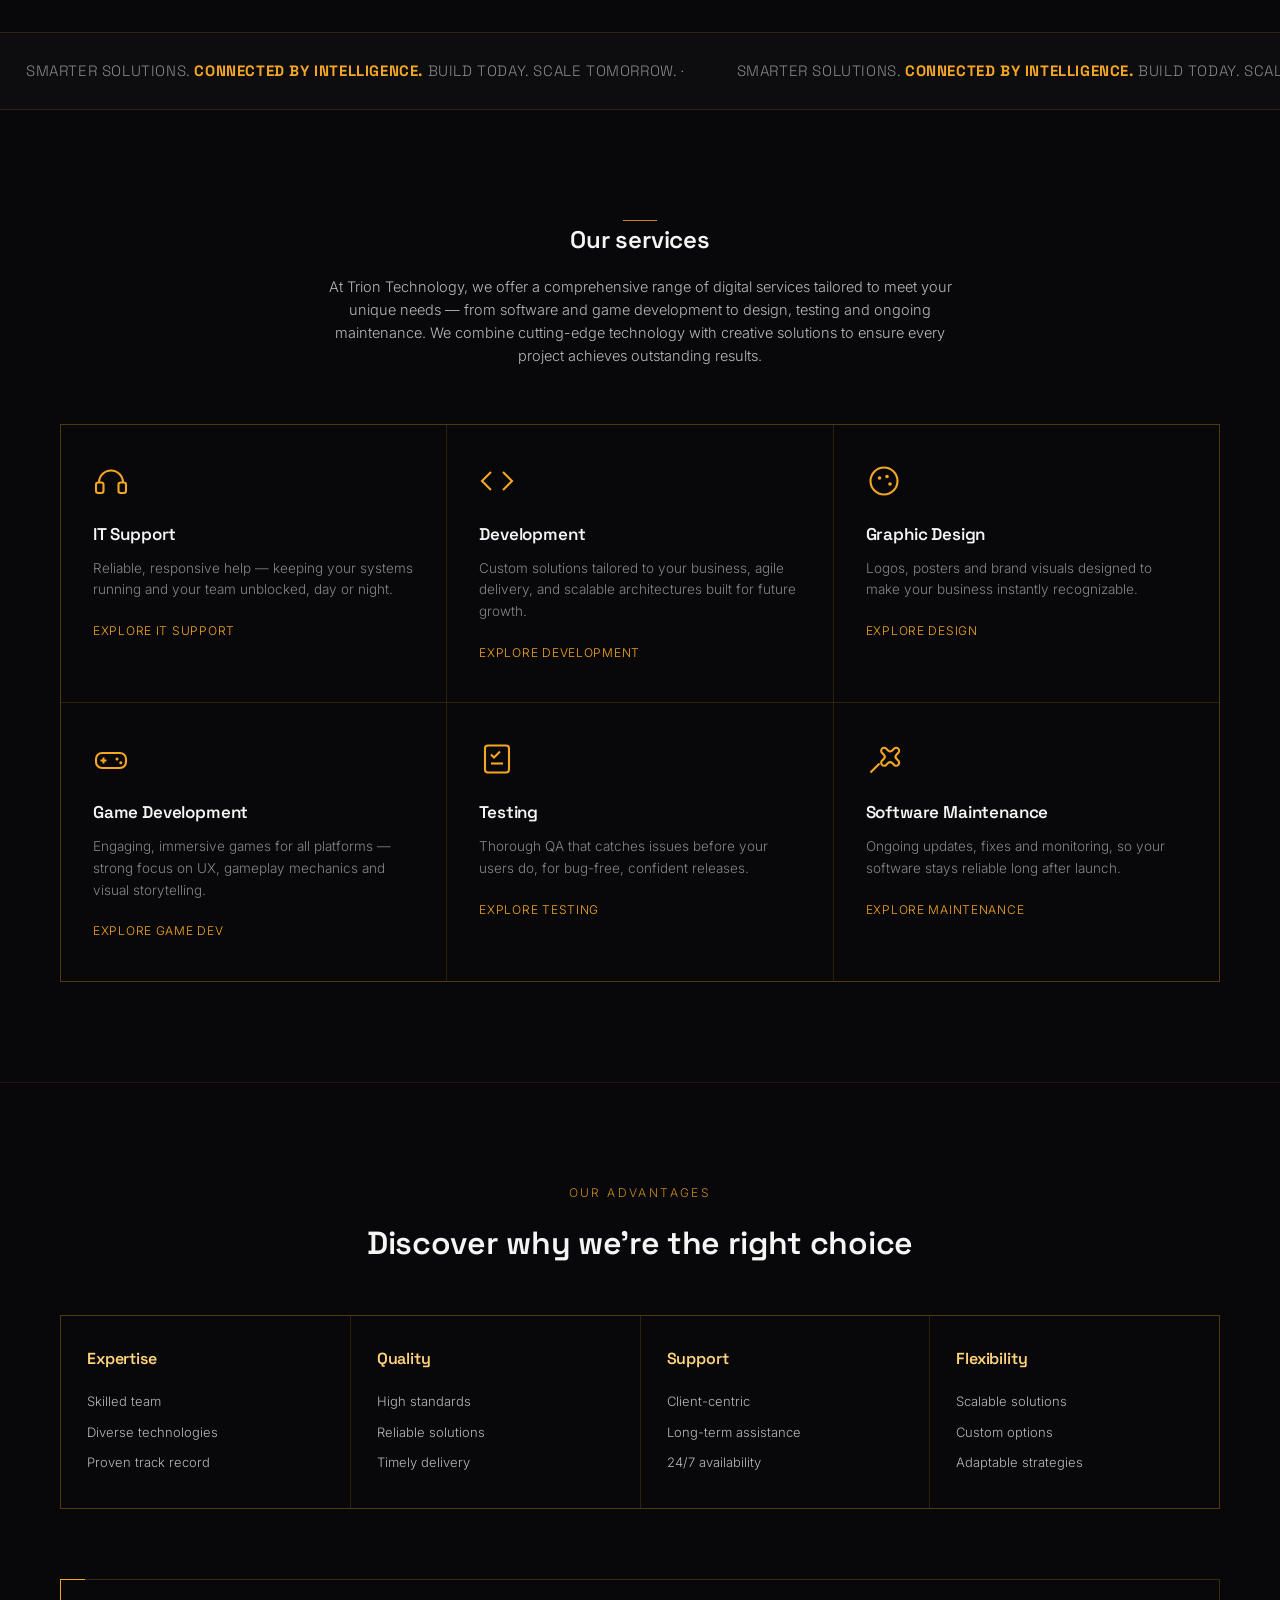
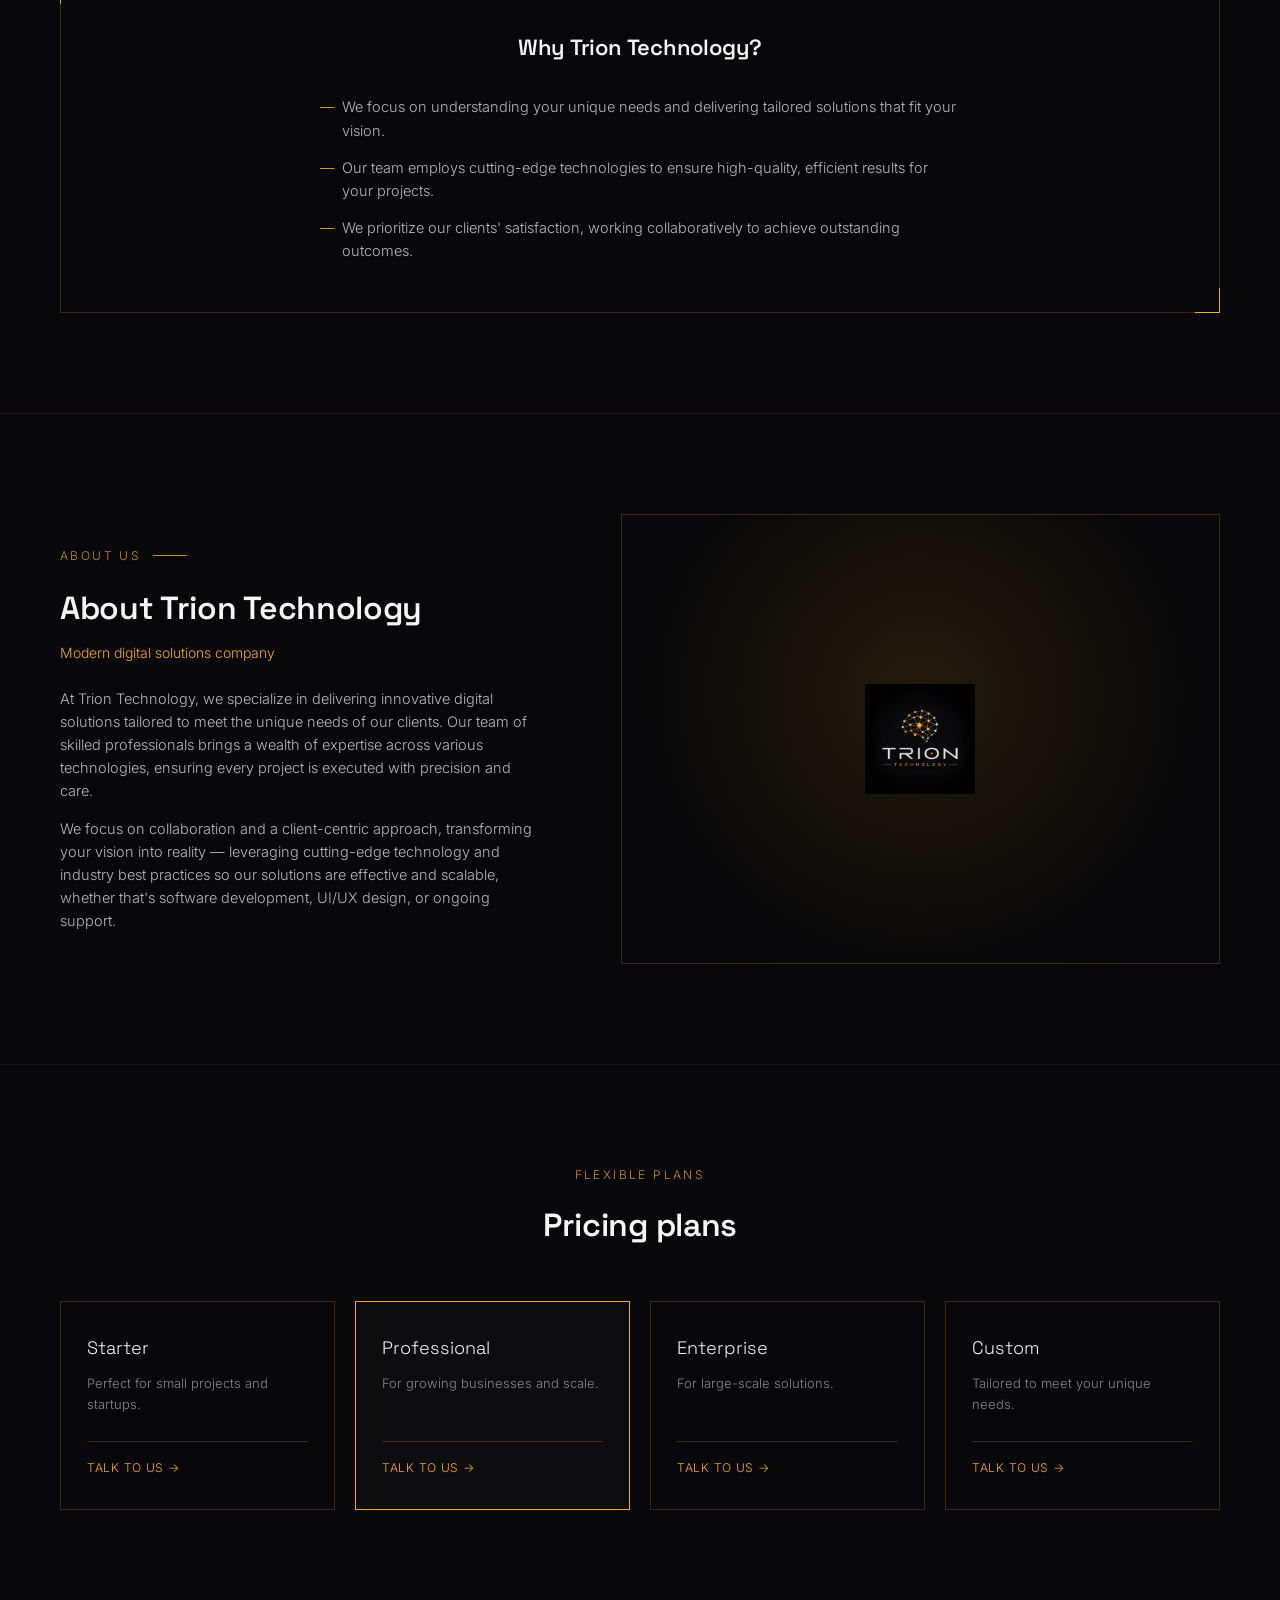
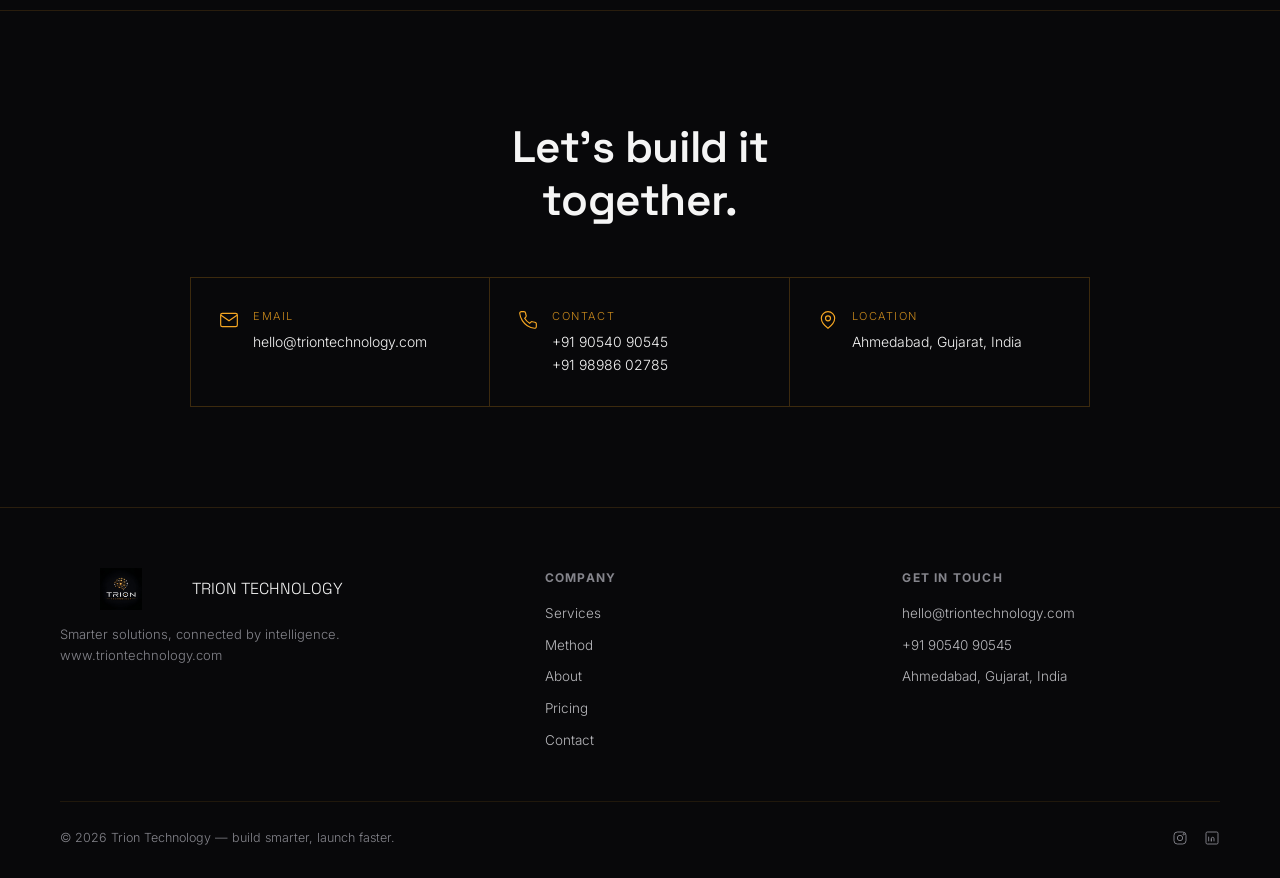
==== commit 54188dec: "update method animation" ====
--- a/trion-site-split/trion-site-split/index.html
+++ b/trion-site-split/trion-site-split/index.html
@@ -62,6 +62,10 @@
   <div class="method-scroll" id="method">
     <div class="method-sticky">
       <div class="wrap">
+        <div class="method-display" aria-hidden="true">
+          <div class="method-ghost" id="methodGhost">01</div>
+          <div class="method-title method-title-in" id="methodTitle">Discover</div>
+        </div>
         <div class="method-content">
           <div class="eyebrow">Our process</div>
           <ul class="phase-rail" id="phaseRail">
--- a/trion-site-split/trion-site-split/assets/css/styles.css
+++ b/trion-site-split/trion-site-split/assets/css/styles.css
@@ -130,24 +130,33 @@
   .t-card .who span{ color:var(--gray-dim); display:block; font-size:11.5px; margin-top:2px; }
 
   /* ---------- METHOD (scroll-scrubbed) ---------- */
-  .method-scroll{ height:500vh; position:relative; }
-  .method-sticky{ position:sticky; top:0; height:100vh; display:flex; align-items:center; overflow:hidden; border-top:1px solid rgba(245,166,35,0.1); }
-  .method-sticky .wrap{ width:100%; display:flex; justify-content:center; }
-  .method-content{ width:min(620px, 100%); }
+  .method-scroll{ height:500vh; position:relative; background:rgb(var(--method-bg, 8,8,10)); color:rgb(var(--method-text, 184,184,188)); transition:background-color .15s linear, color .15s linear; }
+  .method-sticky{ position:sticky; top:0; height:100vh; display:flex; align-items:center; overflow:hidden; border-top:1px solid rgba(245,166,35,0.1); background:inherit; transition:background-color .15s linear; }
+  .method-sticky .wrap{ width:100%; display:grid; grid-template-columns:minmax(0, 1.15fr) minmax(300px, .85fr); gap:70px; align-items:center; }
+  .method-display{ position:relative; min-height:430px; display:flex; align-items:center; overflow:hidden; }
+  .method-ghost{ position:absolute; left:-12px; top:50%; transform:translateY(-50%); font-family:var(--font-head); font-size:clamp(260px, 35vw, 560px); line-height:.8; font-weight:700; letter-spacing:-.09em; color:rgba(120,120,120,.11); user-select:none; }
+  .method-title{ position:relative; z-index:1; max-width:650px; font-family:var(--font-head); font-size:clamp(76px, 11vw, 178px); line-height:.82; letter-spacing:-.07em; font-weight:700; color:rgb(var(--method-heading, 245,245,245)); }
+  .method-title-in{ animation:methodTitleIn .65s cubic-bezier(.2,.8,.2,1); }
+  @keyframes methodTitleIn{ from{ opacity:0; transform:translateY(38px); } to{ opacity:1; transform:translateY(0); } }
+  .method-content{ width:100%; max-width:460px; }
+  .method-content h3{ color:rgb(var(--method-heading, 245,245,245)); }
+  .method-content .eyebrow{ color:rgb(var(--method-accent, 201,137,28)); }
+  .method-content .eyebrow::after{ background:currentColor; }
   .phase-rail{ margin-top:26px; display:flex; flex-direction:column; gap:10px; }
   .phase-rail li{
-    font-size:12px; letter-spacing:0.14em; text-transform:uppercase; color:var(--gray-dim);
-    padding-left:16px; border-left:2px solid rgba(184,184,188,0.2); transition:color .3s ease, border-color .3s ease;
-  }
-  .phase-rail li.active{ color:var(--gold-light); border-left-color:var(--gold); }
+    font-size:12px; letter-spacing:0.14em; text-transform:uppercase; color:rgb(var(--method-muted, 133,133,140));
+    padding-left:16px; border-left:2px solid rgb(var(--method-border, 184,184,188)); transition:color .3s ease, border-color .3s ease;
+  }
+  .phase-rail li.active{ color:rgb(var(--method-accent-light, 255,211,122)); border-left-color:rgb(var(--method-accent, 245,166,35)); }
 
   .method-content .eyebrow{ margin-bottom:20px; }
   .phase-block{ display:none; }
   .phase-block.active{ display:block; animation:fadeUp .5s ease; }
   @keyframes fadeUp{ from{ opacity:0; transform:translateY(10px);} to{ opacity:1; transform:translateY(0);} }
-  .phase-block .step-no{ font-family:var(--font-head); font-size:13px; color:var(--gold); letter-spacing:0.08em; margin-bottom:10px; }
+  .phase-block .step-no{ font-family:var(--font-head); font-size:13px; color:rgb(var(--method-accent, 245,166,35)); letter-spacing:0.08em; margin-bottom:10px; }
   .phase-block h3{ font-size:clamp(22px,2.6vw,30px); margin-bottom:16px; }
-  .phase-block p{ font-size:14.5px; color:var(--gray); max-width:460px; }
+  .phase-block p{ font-size:14.5px; color:rgb(var(--method-text, 184,184,188)); max-width:460px; }
+  .method-content::before{ content:""; display:block; width:100%; height:1px; margin-bottom:28px; background:rgb(var(--method-border, 184,184,188)); opacity:.65; }
   .phase-note{ margin-top:16px; }
 
   /* ---------- MARQUEE TICKER ---------- */
@@ -240,6 +249,9 @@
     .about-grid{ grid-template-columns:1fr; }
     .hero .wrap{ grid-template-columns:1fr; gap:20px; }
     .method-content{ max-width:620px; }
+    .method-sticky .wrap{ grid-template-columns:1fr; gap:18px; }
+    .method-display{ min-height:260px; }
+    .method-title{ font-size:clamp(72px, 16vw, 130px); }
     .foot-grid{ grid-template-columns:1fr; }
     .contact-panels{ grid-template-columns:1fr; }
     .contact-panel{ border-right:none; border-bottom:1px solid var(--border); }
@@ -254,5 +266,8 @@
     .stats-grid,.benefits-grid,.service-cards,.pricing-grid{ grid-template-columns:1fr; }
     .stat-box,.contact-panel{ border-right:none !important; border-bottom:1px solid var(--border); }
     .method-scroll{ height:560vh; }
+    .method-display{ min-height:220px; }
+    .method-ghost{ left:-8px; font-size:250px; }
+    .method-title{ font-size:76px; }
     .t-card{ width:260px; }
   }
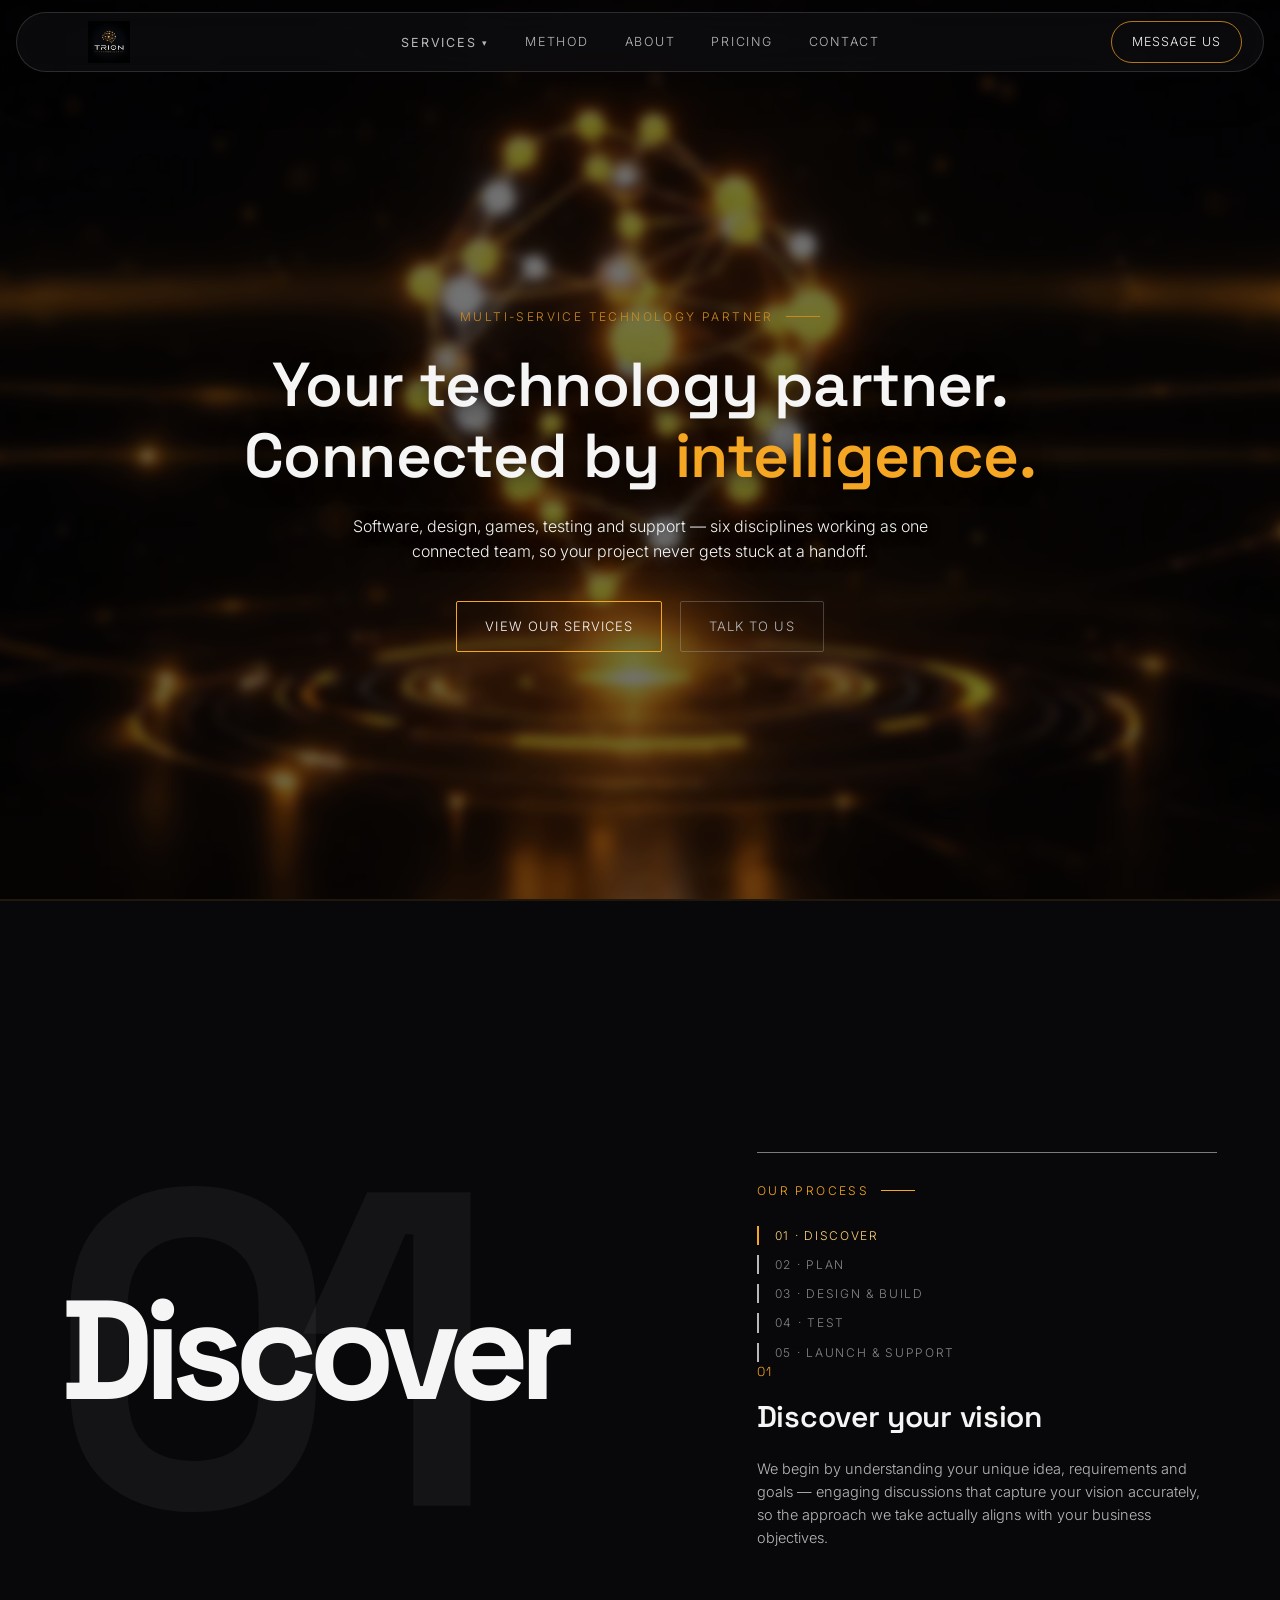
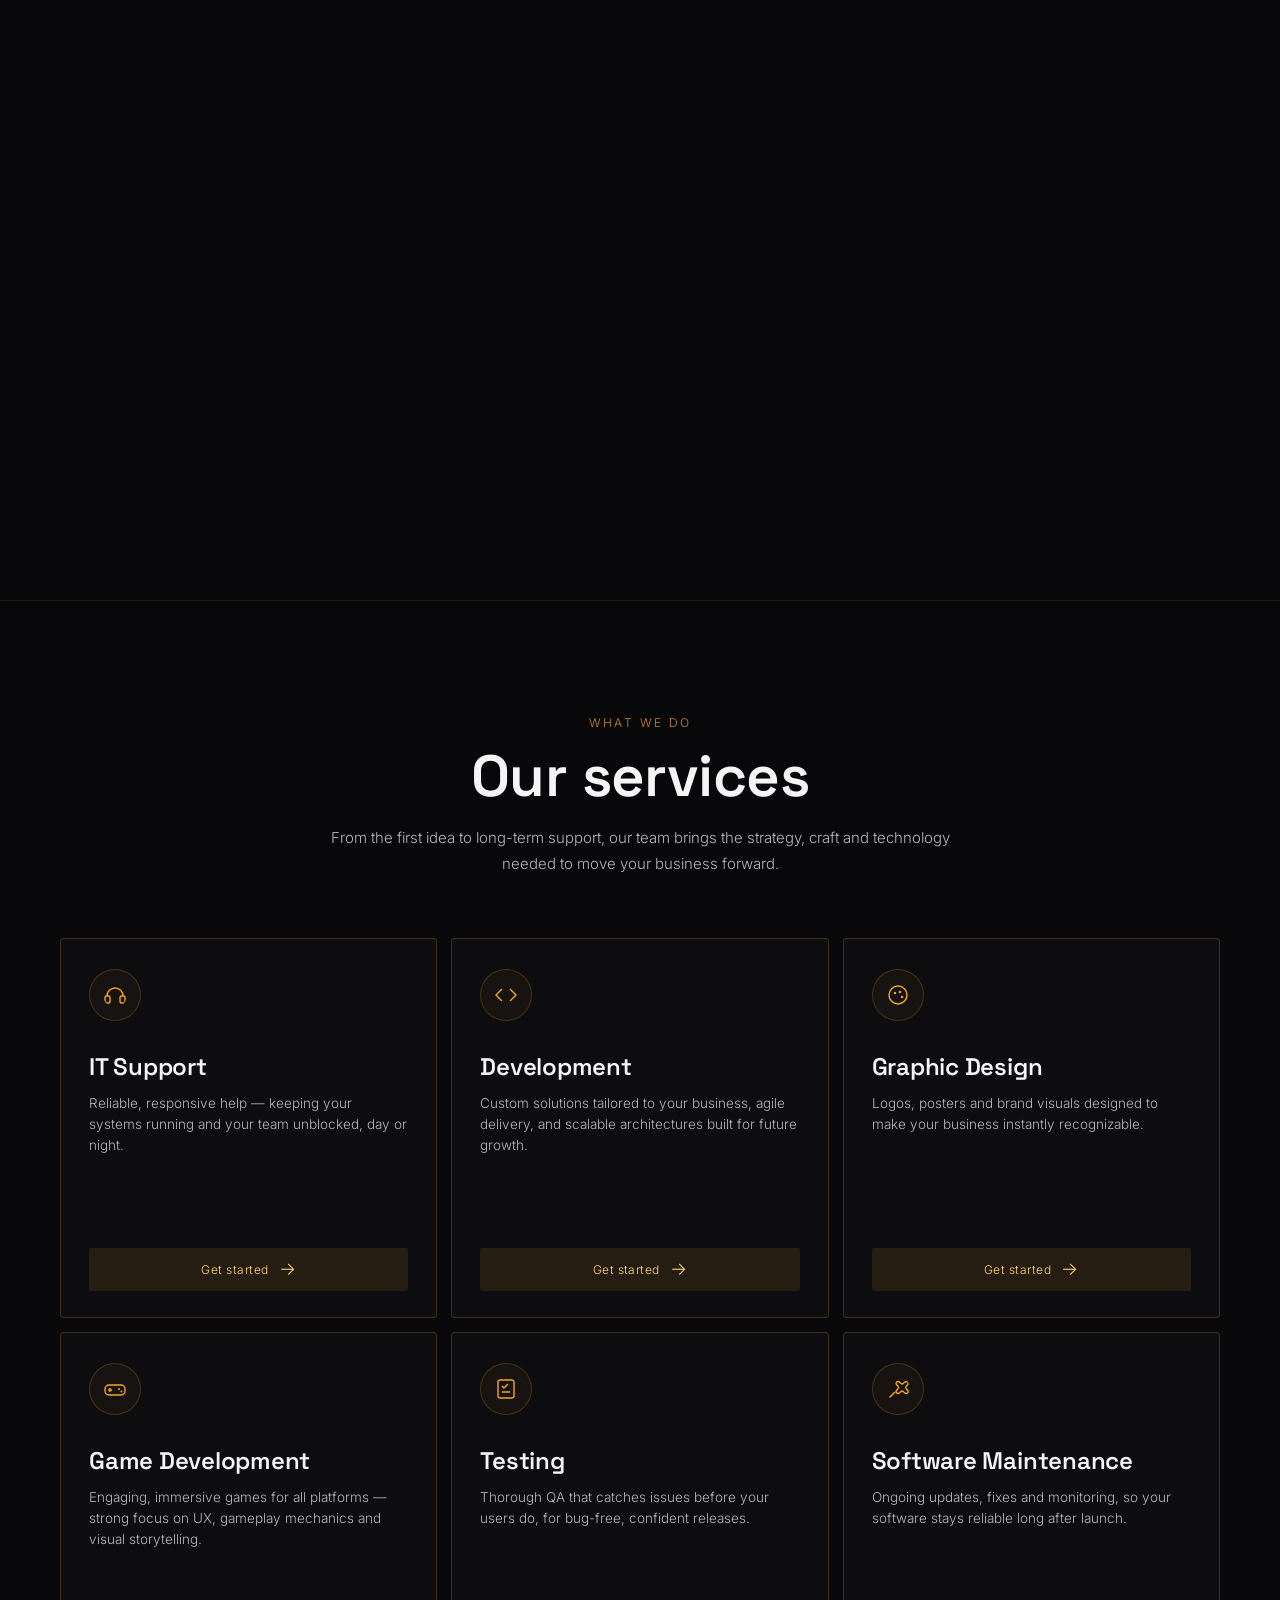
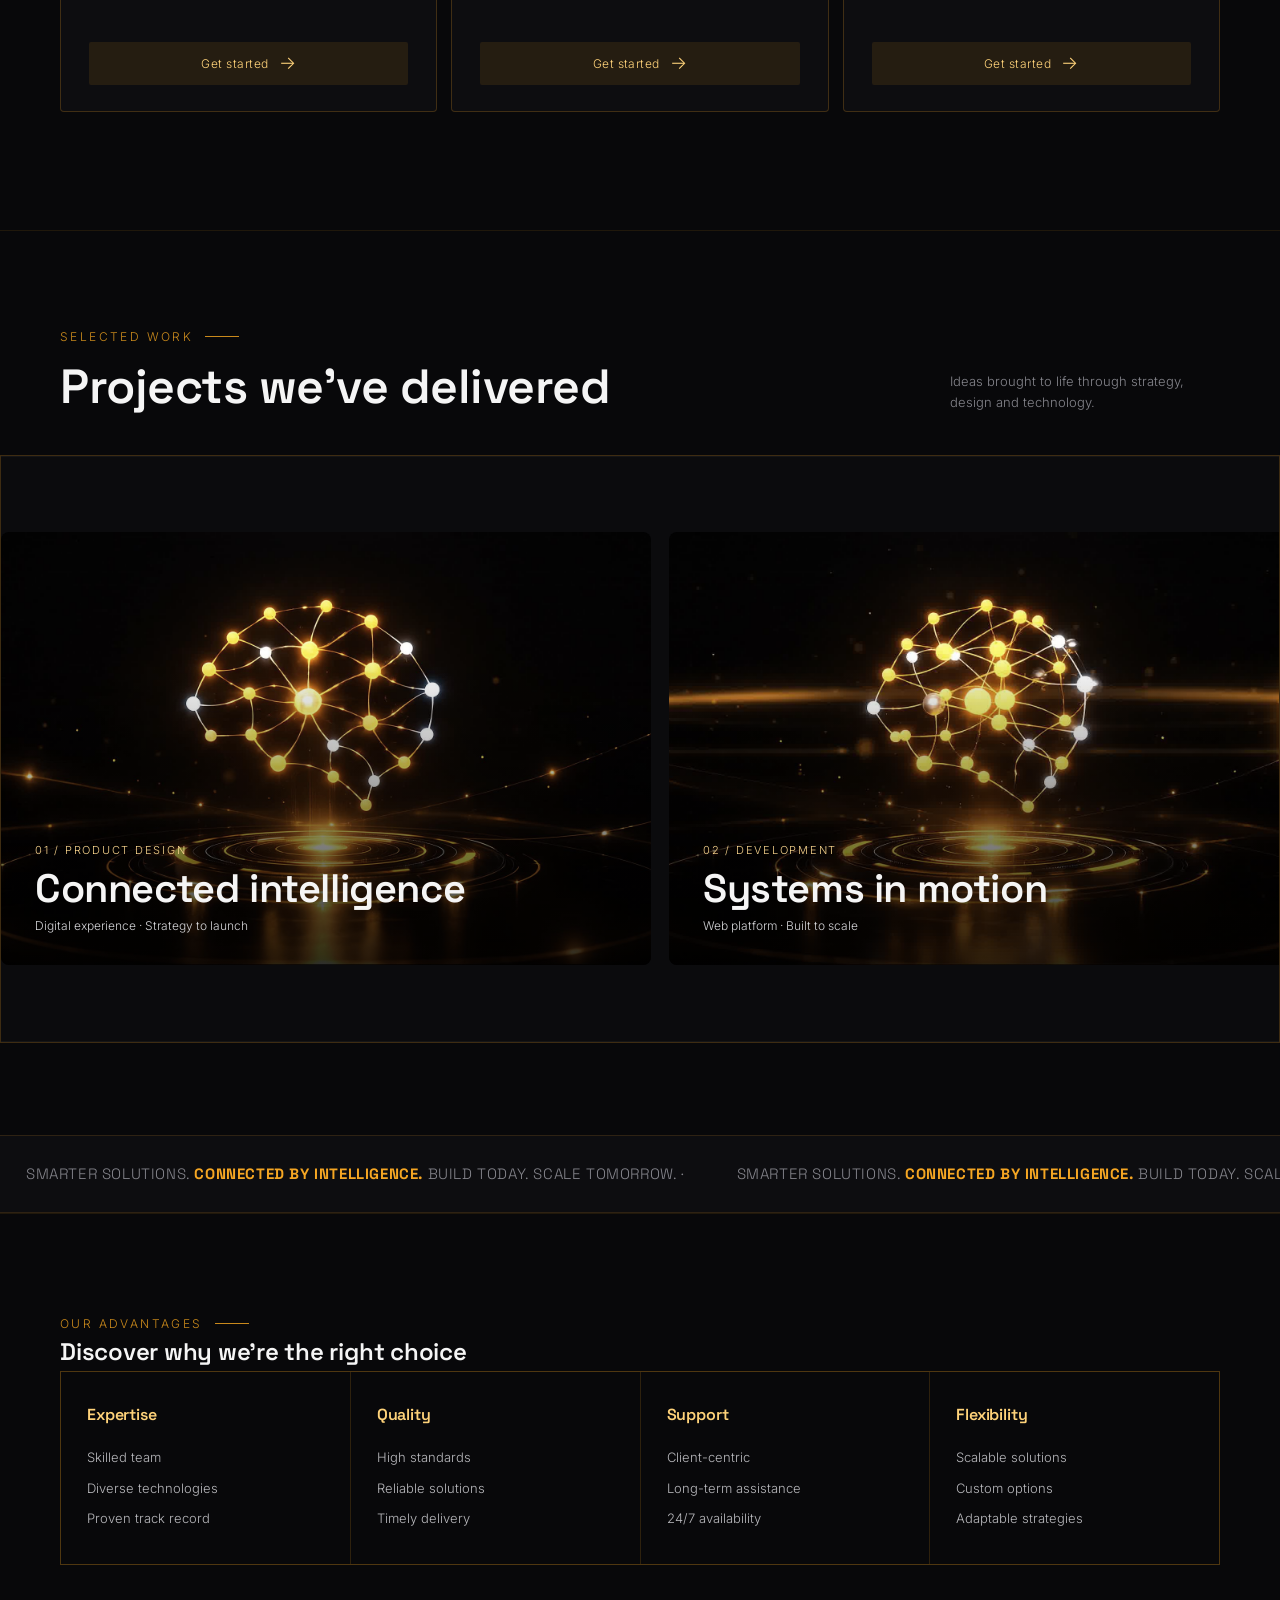
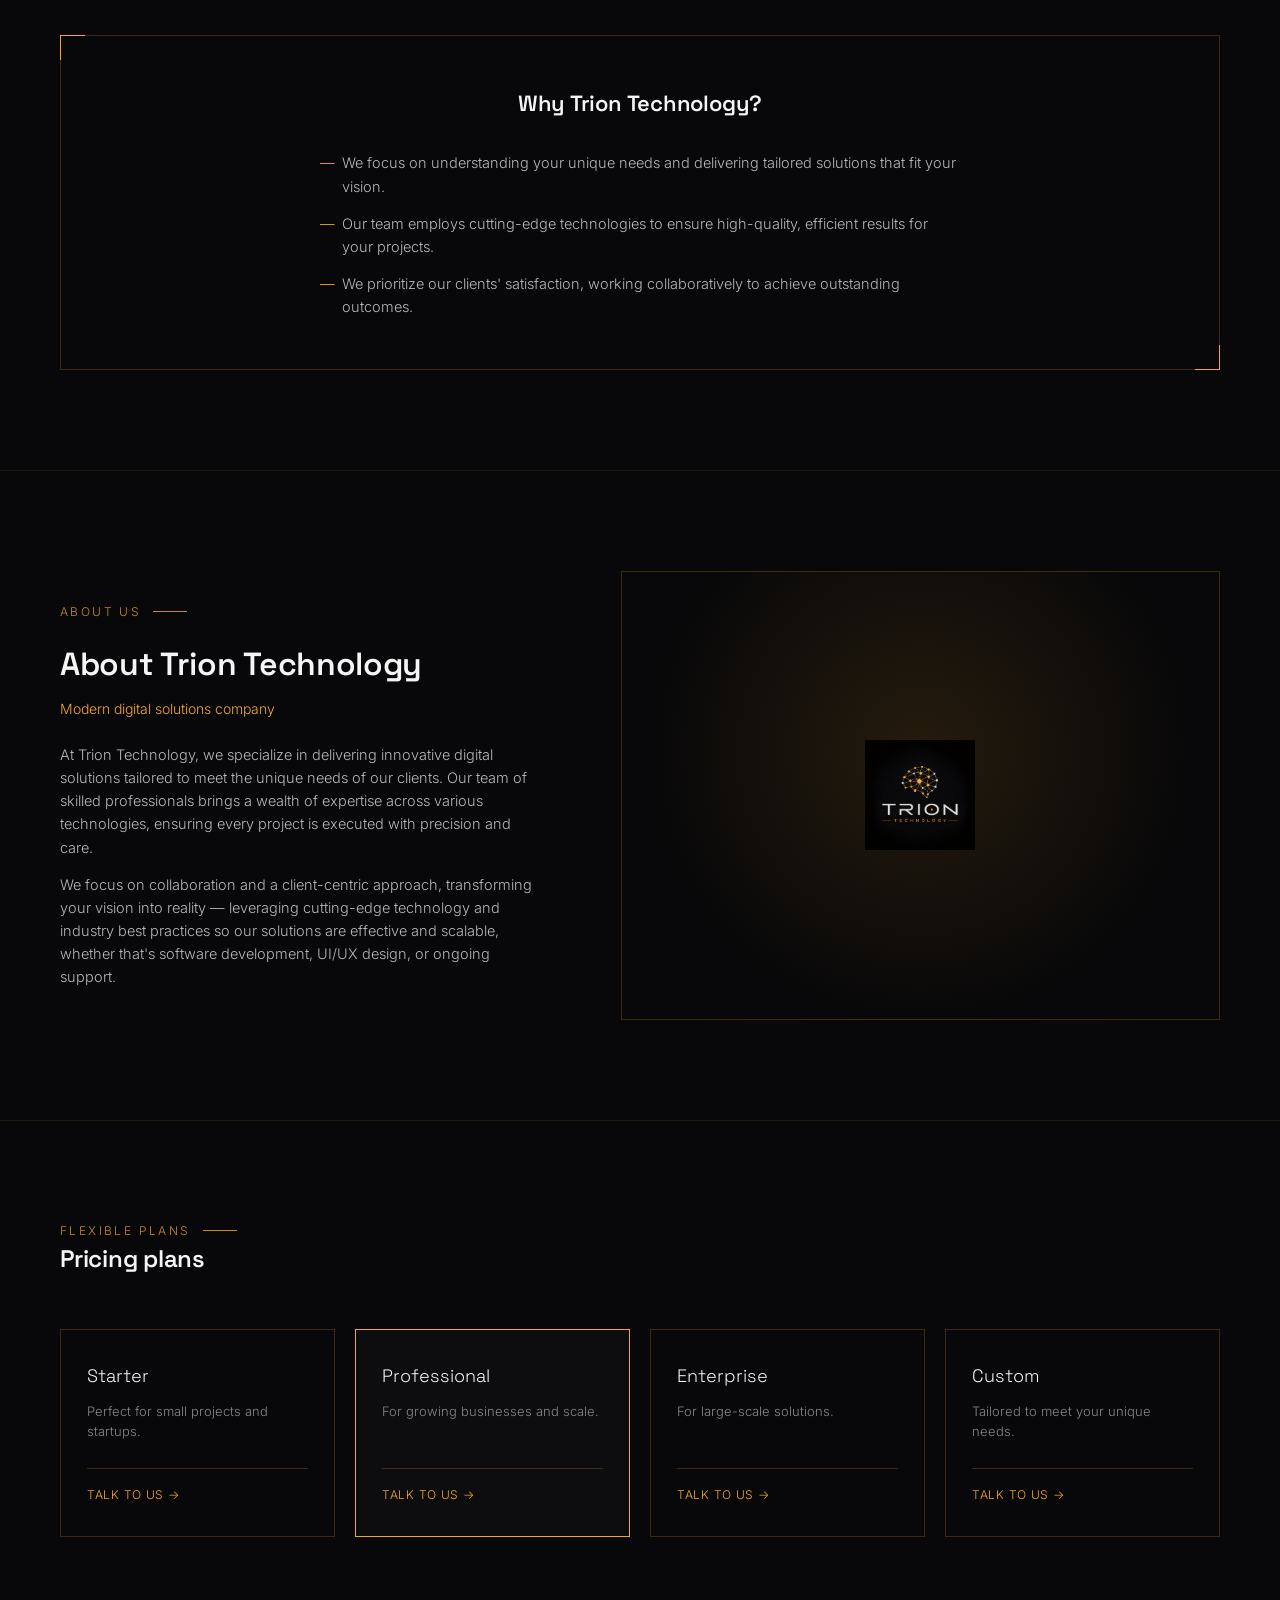
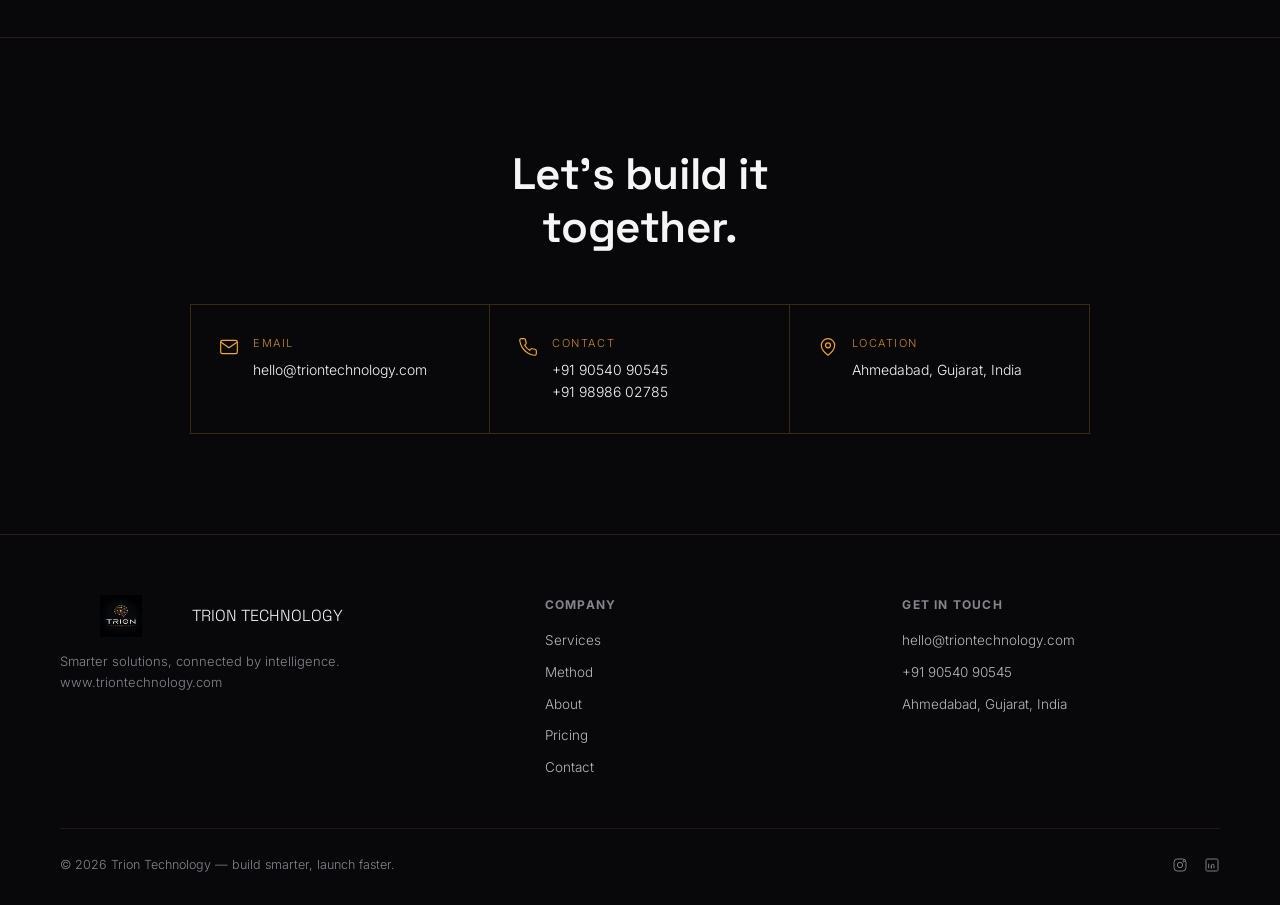
==== commit 05028176: "some major changes" ====
--- a/trion-site-split/trion-site-split/index.html
+++ b/trion-site-split/trion-site-split/index.html
@@ -106,44 +106,94 @@
     </div>
   </div>
 
-  <!-- ============ LOGO MARQUEE (placeholder) ============ -->
-  <section class="logo-strip">
-    <div class="strip-label">Placeholder — swap in real client logos here</div>
-    <div class="marquee-track">
-      <div class="logo-chip">Client Logo</div><div class="logo-chip">Client Logo</div><div class="logo-chip">Client Logo</div>
-      <div class="logo-chip">Client Logo</div><div class="logo-chip">Client Logo</div><div class="logo-chip">Client Logo</div>
-      <div class="logo-chip">Client Logo</div><div class="logo-chip">Client Logo</div>
-      <div class="logo-chip">Client Logo</div><div class="logo-chip">Client Logo</div><div class="logo-chip">Client Logo</div>
-      <div class="logo-chip">Client Logo</div><div class="logo-chip">Client Logo</div><div class="logo-chip">Client Logo</div>
-      <div class="logo-chip">Client Logo</div><div class="logo-chip">Client Logo</div>
-    </div>
-  </section>
-
-  <!-- ============ STATS (placeholder) ============ -->
-  <section class="stats-band">
-    <div class="wrap">
-      <div class="stats-grid">
-        <div class="stat-box"><div class="num">XX+</div><div class="lbl">Years operating</div><div class="placeholder-tag">Add real number</div></div>
-        <div class="stat-box"><div class="num">XX+</div><div class="lbl">Projects delivered</div><div class="placeholder-tag">Add real number</div></div>
-        <div class="stat-box"><div class="num">XX+</div><div class="lbl">Clients served</div><div class="placeholder-tag">Add real number</div></div>
-        <div class="stat-box"><div class="num">X.X★</div><div class="lbl">Average rating</div><div class="placeholder-tag">Add real number</div></div>
-      </div>
-    </div>
-  </section>
-
-  <!-- ============ TESTIMONIALS (placeholder) ============ -->
-  <section class="testimonials">
-    <div class="wrap">
-      <div class="section-head">
-        <div class="eyebrow">Client voices</div>
-        <h2>Placeholder testimonials — replace with real reviews</h2>
-      </div>
-    </div>
-    <div class="t-track" id="tTrack">
-      <div class="t-card"><div class="stars">★★★★★</div><p>"This is a placeholder testimonial. Replace with a real client quote once you have reviews collected."</p><div class="who">Client Name<span>Role, Company</span></div></div>
-      <div class="t-card"><div class="stars">★★★★★</div><p>"Placeholder review text goes here — swap this out for genuine client feedback before launch."</p><div class="who">Client Name<span>Role, Company</span></div></div>
-      <div class="t-card"><div class="stars">★★★★★</div><p>"Sample testimonial placeholder. Add a real quote describing the outcome you delivered."</p><div class="who">Client Name<span>Role, Company</span></div></div>
-      <div class="t-card"><div class="stars">★★★★★</div><p>"Placeholder — this space is reserved for a genuine, attributed client review."</p><div class="who">Client Name<span>Role, Company</span></div></div>
+  <!-- ============ SERVICES ============ -->
+  <section id="services" class="services">
+    <div class="wrap">
+      <div class="services-intro">
+        <div class="eyebrow" style="justify-content:center">What we do</div>
+        <h2>Our services</h2>
+        <p>From the first idea to long-term support, our team brings the strategy, craft and technology needed to move your business forward.</p>
+      </div>
+      <div class="service-cards">
+        <div class="service-card">
+          <svg class="icn" viewBox="0 0 24 24" fill="none" stroke="currentColor" stroke-width="1.4"><path d="M4 13a8 8 0 0 1 16 0"/><rect x="2" y="13" width="5" height="7" rx="1.5"/><rect x="17" y="13" width="5" height="7" rx="1.5"/></svg>
+          <h3>IT Support</h3>
+          <p>Reliable, responsive help — keeping your systems running and your team unblocked, day or night.</p>
+          <a class="go" href="#contact">Get started <span aria-hidden="true">→</span></a>
+        </div>
+        <div class="service-card">
+          <svg class="icn" viewBox="0 0 24 24" fill="none" stroke="currentColor" stroke-width="1.4"><path d="M8 6 2 12l6 6M16 6l6 6-6 6"/></svg>
+          <h3>Development</h3>
+          <p>Custom solutions tailored to your business, agile delivery, and scalable architectures built for future growth.</p>
+          <a class="go" href="#contact">Get started <span aria-hidden="true">→</span></a>
+        </div>
+        <div class="service-card">
+          <svg class="icn" viewBox="0 0 24 24" fill="none" stroke="currentColor" stroke-width="1.4"><circle cx="12" cy="12" r="9"/><circle cx="9" cy="10" r="1.2" fill="currentColor" stroke="none"/><circle cx="14" cy="9" r="1.2" fill="currentColor" stroke="none"/><circle cx="16" cy="14" r="1.2" fill="currentColor" stroke="none"/></svg>
+          <h3>Graphic Design</h3>
+          <p>Logos, posters and brand visuals designed to make your business instantly recognizable.</p>
+          <a class="go" href="#contact">Get started <span aria-hidden="true">→</span></a>
+        </div>
+        <div class="service-card">
+          <svg class="icn" viewBox="0 0 24 24" fill="none" stroke="currentColor" stroke-width="1.4"><rect x="2" y="8" width="20" height="10" rx="4"/><path d="M7 11v4M5 13h4"/><circle cx="16" cy="12" r="1" fill="currentColor" stroke="none"/><circle cx="18.5" cy="14.5" r="1" fill="currentColor" stroke="none"/></svg>
+          <h3>Game Development</h3>
+          <p>Engaging, immersive games for all platforms — strong focus on UX, gameplay mechanics and visual storytelling.</p>
+          <a class="go" href="#contact">Get started <span aria-hidden="true">→</span></a>
+        </div>
+        <div class="service-card">
+          <svg class="icn" viewBox="0 0 24 24" fill="none" stroke="currentColor" stroke-width="1.4"><rect x="4" y="3" width="16" height="18" rx="2"/><path d="M8 9l2 2 4-4"/><path d="M8 15h8"/></svg>
+          <h3>Testing</h3>
+          <p>Thorough QA that catches issues before your users do, for bug-free, confident releases.</p>
+          <a class="go" href="#contact">Get started <span aria-hidden="true">→</span></a>
+        </div>
+        <div class="service-card">
+          <svg class="icn" viewBox="0 0 24 24" fill="none" stroke="currentColor" stroke-width="1.4"><path d="M14.7 6.3a2 2 0 0 0 2.8 0l1-1a2 2 0 1 1 2.8 2.8l-1 1a2 2 0 0 0 0 2.8l1 1a2 2 0 1 1-2.8 2.8l-1-1a2 2 0 0 0-2.8 0l-1 1a2 2 0 1 1-2.8-2.8l1-1a2 2 0 0 0 0-2.8l-1-1a2 2 0 1 1 2.8-2.8z"/><path d="M3 21l6-6"/></svg>
+          <h3>Software Maintenance</h3>
+          <p>Ongoing updates, fixes and monitoring, so your software stays reliable long after launch.</p>
+          <a class="go" href="#contact">Get started <span aria-hidden="true">→</span></a>
+        </div>
+      </div>
+    </div>
+  </section>
+
+  <!-- ============ SELECTED WORK ============ -->
+  <section class="projects" id="projects">
+    <div class="wrap">
+      <div class="projects-head">
+        <div>
+          <div class="eyebrow">Selected work</div>
+          <h2>Projects we've delivered</h2>
+        </div>
+        <p>Ideas brought to life through strategy, design and technology.</p>
+      </div>
+    </div>
+    <div class="project-carousel" id="projectCarousel" aria-label="Selected projects">
+      <div class="project-track" id="projectTrack">
+        <article class="project-card" data-project="0" aria-label="Project 1 of 5">
+          <img src="assets/img/frames/ezgif-frame-001.jpg" alt="Abstract connected intelligence visual">
+          <div class="project-card-shade"></div>
+          <div class="project-card-copy"><span>01 / Product design</span><h3>Connected intelligence</h3><p>Digital experience · Strategy to launch</p></div>
+        </article>
+        <article class="project-card" data-project="1" aria-label="Project 2 of 5">
+          <img src="assets/img/frames/ezgif-frame-015.jpg" alt="Abstract golden technology network visual">
+          <div class="project-card-shade"></div>
+          <div class="project-card-copy"><span>02 / Development</span><h3>Systems in motion</h3><p>Web platform · Built to scale</p></div>
+        </article>
+        <article class="project-card" data-project="2" aria-label="Project 3 of 5">
+          <img src="assets/img/frames/ezgif-frame-030.jpg" alt="Abstract glowing technology network visual">
+          <div class="project-card-shade"></div>
+          <div class="project-card-copy"><span>03 / Experience</span><h3>Signal &amp; flow</h3><p>Interactive product · Designed for clarity</p></div>
+        </article>
+        <article class="project-card" data-project="3" aria-label="Project 4 of 5">
+          <img src="assets/img/frames/ezgif-frame-045.jpg" alt="Abstract luminous neural network visual">
+          <div class="project-card-shade"></div>
+          <div class="project-card-copy"><span>04 / Technology</span><h3>Future, connected</h3><p>Custom software · From first sketch to release</p></div>
+        </article>
+        <article class="project-card" data-project="4" aria-label="Project 5 of 5">
+          <img src="assets/img/frames/ezgif-frame-060.jpg" alt="Abstract digital intelligence visual">
+          <div class="project-card-shade"></div>
+          <div class="project-card-copy"><span>05 / Support</span><h3>Always improving</h3><p>Maintenance · Better with every iteration</p></div>
+        </article>
+      </div>
     </div>
   </section>
 
@@ -156,55 +206,6 @@
       <span>SMARTER SOLUTIONS. <b>CONNECTED BY INTELLIGENCE.</b> BUILD TODAY. SCALE TOMORROW. ·</span>
     </div>
   </div>
-
-  <!-- ============ SERVICES ============ -->
-  <section id="services" class="services">
-    <div class="wrap">
-      <div class="services-intro">
-        <div class="eyebrow" style="justify-content:center"></div>
-        <h2>Our services</h2>
-        <p>At Trion Technology, we offer a comprehensive range of digital services tailored to meet your unique needs — from software and game development to design, testing and ongoing maintenance. We combine cutting-edge technology with creative solutions to ensure every project achieves outstanding results.</p>
-      </div>
-      <div class="service-cards">
-        <div class="service-card">
-          <svg class="icn" viewBox="0 0 24 24" fill="none" stroke="currentColor" stroke-width="1.4"><path d="M4 13a8 8 0 0 1 16 0"/><rect x="2" y="13" width="5" height="7" rx="1.5"/><rect x="17" y="13" width="5" height="7" rx="1.5"/></svg>
-          <h3>IT Support</h3>
-          <p>Reliable, responsive help — keeping your systems running and your team unblocked, day or night.</p>
-          <span class="go">Explore IT support</span>
-        </div>
-        <div class="service-card">
-          <svg class="icn" viewBox="0 0 24 24" fill="none" stroke="currentColor" stroke-width="1.4"><path d="M8 6 2 12l6 6M16 6l6 6-6 6"/></svg>
-          <h3>Development</h3>
-          <p>Custom solutions tailored to your business, agile delivery, and scalable architectures built for future growth.</p>
-          <span class="go">Explore development</span>
-        </div>
-        <div class="service-card">
-          <svg class="icn" viewBox="0 0 24 24" fill="none" stroke="currentColor" stroke-width="1.4"><circle cx="12" cy="12" r="9"/><circle cx="9" cy="10" r="1.2" fill="currentColor" stroke="none"/><circle cx="14" cy="9" r="1.2" fill="currentColor" stroke="none"/><circle cx="16" cy="14" r="1.2" fill="currentColor" stroke="none"/></svg>
-          <h3>Graphic Design</h3>
-          <p>Logos, posters and brand visuals designed to make your business instantly recognizable.</p>
-          <span class="go">Explore design</span>
-        </div>
-        <div class="service-card">
-          <svg class="icn" viewBox="0 0 24 24" fill="none" stroke="currentColor" stroke-width="1.4"><rect x="2" y="8" width="20" height="10" rx="4"/><path d="M7 11v4M5 13h4"/><circle cx="16" cy="12" r="1" fill="currentColor" stroke="none"/><circle cx="18.5" cy="14.5" r="1" fill="currentColor" stroke="none"/></svg>
-          <h3>Game Development</h3>
-          <p>Engaging, immersive games for all platforms — strong focus on UX, gameplay mechanics and visual storytelling.</p>
-          <span class="go">Explore game dev</span>
-        </div>
-        <div class="service-card">
-          <svg class="icn" viewBox="0 0 24 24" fill="none" stroke="currentColor" stroke-width="1.4"><rect x="4" y="3" width="16" height="18" rx="2"/><path d="M8 9l2 2 4-4"/><path d="M8 15h8"/></svg>
-          <h3>Testing</h3>
-          <p>Thorough QA that catches issues before your users do, for bug-free, confident releases.</p>
-          <span class="go">Explore testing</span>
-        </div>
-        <div class="service-card">
-          <svg class="icn" viewBox="0 0 24 24" fill="none" stroke="currentColor" stroke-width="1.4"><path d="M14.7 6.3a2 2 0 0 0 2.8 0l1-1a2 2 0 1 1 2.8 2.8l-1 1a2 2 0 0 0 0 2.8l1 1a2 2 0 1 1-2.8 2.8l-1-1a2 2 0 0 0-2.8 0l-1 1a2 2 0 1 1-2.8-2.8l1-1a2 2 0 0 0 0-2.8l-1-1a2 2 0 1 1 2.8-2.8z"/><path d="M3 21l6-6"/></svg>
-          <h3>Software Maintenance</h3>
-          <p>Ongoing updates, fixes and monitoring, so your software stays reliable long after launch.</p>
-          <span class="go">Explore maintenance</span>
-        </div>
-      </div>
-    </div>
-  </section>
 
   <!-- ============ BENEFITS / WHY ============ -->
   <section class="benefits">
--- a/trion-site-split/trion-site-split/assets/css/styles.css
+++ b/trion-site-split/trion-site-split/assets/css/styles.css
@@ -91,44 +91,26 @@
   .btn-secondary:hover{ border-color:var(--gold); color:var(--gold-light); }
   .hero-cta-row{ margin-top:36px; display:flex; gap:18px; flex-wrap:wrap; justify-content:center; }
 
-  /* ---------- LOGO MARQUEE ---------- */
-  .logo-strip{ padding:50px 0 10px; border-top:1px solid rgba(245,166,35,0.1); overflow:hidden; }
-  .logo-strip .strip-label{ text-align:center; font-size:11.5px; letter-spacing:0.16em; text-transform:uppercase; color:var(--gray-dim); margin-bottom:26px; }
-  .marquee-track{ display:flex; gap:64px; width:max-content; animation:scrollX 28s linear infinite; }
-  @media (prefers-reduced-motion: reduce){ .marquee-track{ animation:none; } }
-  @keyframes scrollX{ from{ transform:translateX(0); } to{ transform:translateX(-50%); } }
-  .logo-chip{
-    display:flex; align-items:center; justify-content:center; height:44px; padding:0 22px;
-    border:1px dashed rgba(184,184,188,0.25); border-radius:3px; color:var(--gray-dim);
-    font-size:12px; letter-spacing:0.06em; white-space:nowrap;
-  }
+  /* ---------- SELECTED WORK CAROUSEL ---------- */
+  .projects{ padding:96px 0 92px; border-top:1px solid rgba(245,166,35,0.1); overflow:hidden; scroll-margin-top:100px; }
+  .projects-head{ display:flex; align-items:end; justify-content:space-between; gap:40px; margin-bottom:42px; }
+  .projects-head .eyebrow{ margin-bottom:16px; }
+  .projects-head h2{ font-size:clamp(28px,4vw,48px); line-height:1.05; }
+  .projects-head p{ max-width:270px; font-size:13px; color:var(--gray-dim); }
+  .project-carousel{ width:100%; padding:18px 0; border:1px solid var(--border); background:rgba(13,13,16,.72); box-shadow:inset 0 1px 0 rgba(255,255,255,.04),inset 0 -1px 0 rgba(255,255,255,.04); overflow:hidden; position:relative; }
+  .project-track{ display:flex; align-items:center; gap:18px; width:max-content; min-height:550px; animation:projectScroll 38s linear infinite; }
+  .project-carousel:hover .project-track{ animation-play-state:paused; }
+  .project-card{ position:relative; width:min(65vw,650px); aspect-ratio:1.5/1; flex:0 0 auto; overflow:hidden; border-radius:8px; background:#151519; filter:saturate(.8); }
+  .project-card img{ width:100%; height:100%; object-fit:cover; }
+  .project-card-shade{ position:absolute; inset:0; background:linear-gradient(180deg,rgba(0,0,0,0) 28%,rgba(0,0,0,.82) 100%); }
+  .project-card-copy{ position:absolute; left:34px; right:34px; bottom:30px; color:var(--white); }
+  .project-card-copy span{ color:var(--gold-light); font-size:11px; letter-spacing:.16em; text-transform:uppercase; }
+  .project-card-copy h3{ font-size:clamp(24px,3.1vw,42px); line-height:1.05; margin:7px 0 6px; }
+  .project-card-copy p{ color:#d4d4d7; font-size:12px; }
+  @keyframes projectScroll{ from{ transform:translateX(0); } to{ transform:translateX(-50%); } }
+  @media (prefers-reduced-motion: reduce){ .project-track{ animation:none; } }
 
   /* ---------- STATS ---------- */
-  .stats-band{ padding:50px 0 90px; }
-  .stats-grid{ display:grid; grid-template-columns:repeat(4,1fr); border:1px solid var(--border); }
-  .stat-box{ padding:32px 24px; text-align:center; border-right:1px solid var(--border); }
-  .stat-box:last-child{ border-right:none; }
-  .stat-box .num{ font-family:var(--font-head); font-size:30px; color:var(--gold); opacity:0.55; }
-  .stat-box .lbl{ margin-top:8px; font-size:12px; color:var(--gray-dim); letter-spacing:0.04em; }
-  .stat-box .placeholder-tag{ margin-top:10px; display:inline-block; }
-
-  /* ---------- TESTIMONIALS MARQUEE ---------- */
-  .testimonials{ padding:80px 0 90px; border-top:1px solid rgba(245,166,35,0.1); overflow:hidden; }
-  .section-head{ max-width:600px; margin:0 auto 46px; text-align:center; }
-  .section-head .eyebrow{ justify-content:center; margin-bottom:16px; }
-  .section-head .eyebrow::after{ display:none; }
-  .section-head h2{ font-size:clamp(24px,3vw,32px); }
-  .t-track{ display:flex; gap:22px; width:max-content; animation:scrollX 40s linear infinite; }
-  @media (prefers-reduced-motion: reduce){ .t-track{ animation:none; } }
-  .t-card{
-    width:330px; flex-shrink:0; border:1px solid var(--border); background:var(--bg-alt);
-    padding:26px 24px; border-radius:4px;
-  }
-  .t-card .stars{ color:var(--gold); font-size:14px; letter-spacing:2px; margin-bottom:14px; }
-  .t-card p{ font-size:13.5px; color:var(--gray); font-style:italic; margin-bottom:18px; }
-  .t-card .who{ font-size:12.5px; color:var(--white); }
-  .t-card .who span{ color:var(--gray-dim); display:block; font-size:11.5px; margin-top:2px; }
-
   /* ---------- METHOD (scroll-scrubbed) ---------- */
   .method-scroll{ height:500vh; position:relative; background:rgb(var(--method-bg, 8,8,10)); color:rgb(var(--method-text, 184,184,188)); transition:background-color .15s linear, color .15s linear; }
   .method-sticky{ position:sticky; top:0; height:100vh; display:flex; align-items:center; overflow:hidden; border-top:1px solid rgba(245,166,35,0.1); background:inherit; transition:background-color .15s linear; }
@@ -170,16 +152,22 @@
   .ticker-track span b{ color:var(--gold); }
 
   /* ---------- SERVICES ---------- */
-  .services{ padding:110px 0 100px; }
-  .services-intro{ max-width:640px; margin:0 auto 56px; text-align:center; }
-  .services-intro p{ font-size:14.5px; color:var(--gray); margin-top:16px; }
-  .service-cards{ display:grid; grid-template-columns:repeat(3,1fr); gap:1px; background:rgba(245,166,35,0.16); border:1px solid rgba(245,166,35,0.16); }
-  .service-card{ background:var(--bg); padding:38px 32px; transition:background .25s ease; }
-  .service-card:hover{ background:var(--bg-alt); }
-  .service-card .icn{ width:36px; height:36px; margin-bottom:22px; color:var(--gold); }
-  .service-card h3{ font-size:17px; margin-bottom:10px; }
-  .service-card p{ font-size:13.5px; color:var(--gray-dim); margin-bottom:16px; }
-  .service-card .go{ font-size:12px; letter-spacing:0.06em; color:var(--gold); text-transform:uppercase; }
+  .services{ padding:112px 0 118px; border-top:1px solid rgba(245,166,35,0.1); background:var(--bg); color:var(--gray); }
+  .services-intro{ max-width:620px; margin:0 auto 62px; text-align:center; }
+  .services-intro .eyebrow{ color:var(--gold-dim); justify-content:center; }
+  .services-intro .eyebrow::after{ display:none; }
+  .services-intro h2{ color:var(--white); font-size:clamp(34px,5vw,58px); line-height:1.05; margin-top:14px; }
+  .services-intro p{ font-size:15px; line-height:1.7; color:var(--gray); margin:18px auto 0; }
+  .service-cards{ display:grid; grid-template-columns:repeat(3,1fr); gap:14px; }
+  .service-card{ min-height:380px; display:flex; flex-direction:column; padding:30px 28px 26px; border:1px solid var(--border); border-radius:4px; background:var(--bg-alt); box-shadow:none; transition:transform .25s ease,border-color .25s ease,background .25s ease; }
+  .service-card:hover{ transform:translateY(-6px); border-color:var(--gold); background:#111116; }
+  .service-card .icn{ width:52px; height:52px; padding:13px; margin-bottom:32px; color:var(--gold); border:1px solid var(--border); border-radius:50%; background:rgba(245,166,35,.04); }
+  .service-card h3{ color:var(--white); font-size:24px; line-height:1.15; margin-bottom:12px; }
+  .service-card p{ font-size:13.5px; line-height:1.55; color:var(--gray); margin-bottom:24px; }
+  .service-card .go{ display:flex; align-items:center; justify-content:center; gap:10px; width:100%; margin-top:auto; padding:12px 16px; border-radius:2px; background:rgba(245,166,35,.1); color:var(--gold-light); font-size:12px; letter-spacing:.04em; text-transform:none; transition:background .2s ease,color .2s ease; }
+  .service-card .go span{ font-size:18px; line-height:0; transition:transform .2s ease; }
+  .service-card .go:hover{ background:var(--gold); color:#0a0a0a; }
+  .service-card .go:hover span{ transform:translateX(3px); }
 
   /* ---------- BENEFITS ---------- */
   .benefits{ padding:100px 0; border-top:1px solid rgba(245,166,35,0.1); }
@@ -242,7 +230,6 @@
   @media (max-width:980px){
     .nav-links{ display:none; }
     .nav-toggle{ display:block; }
-    .stats-grid,.benefits-grid{ grid-template-columns:1fr 1fr; }
     .stat-box:nth-child(2){ border-right:none; }
     .service-cards{ grid-template-columns:1fr 1fr; }
     .pricing-grid{ grid-template-columns:1fr 1fr; }
@@ -263,11 +250,19 @@
     .hero-overlay p{ font-size:14px; }
     .hero-cta-row{ gap:10px; }
     .hero-overlay .btn-primary,.hero-overlay .btn-secondary{ padding:12px 18px; font-size:11px; }
-    .stats-grid,.benefits-grid,.service-cards,.pricing-grid{ grid-template-columns:1fr; }
-    .stat-box,.contact-panel{ border-right:none !important; border-bottom:1px solid var(--border); }
+    .benefits-grid,.service-cards,.pricing-grid{ grid-template-columns:1fr; }
+    .contact-panel{ border-right:none !important; border-bottom:1px solid var(--border); }
     .method-scroll{ height:560vh; }
     .method-display{ min-height:220px; }
     .method-ghost{ left:-8px; font-size:250px; }
     .method-title{ font-size:76px; }
-    .t-card{ width:260px; }
-  }
+    .projects{ padding:72px 0 70px; }
+    .projects-head{ display:block; margin-bottom:28px; }
+    .projects-head p{ margin-top:16px; }
+    .project-track{ justify-content:flex-start; min-height:390px; gap:12px; }
+    .project-card{ width:82vw; }
+    .project-card-copy{ left:22px; right:22px; bottom:22px; }
+    .services{ padding:80px 0 84px; }
+    .services-intro{ margin-bottom:38px; }
+    .service-card{ min-height:340px; }
+  }
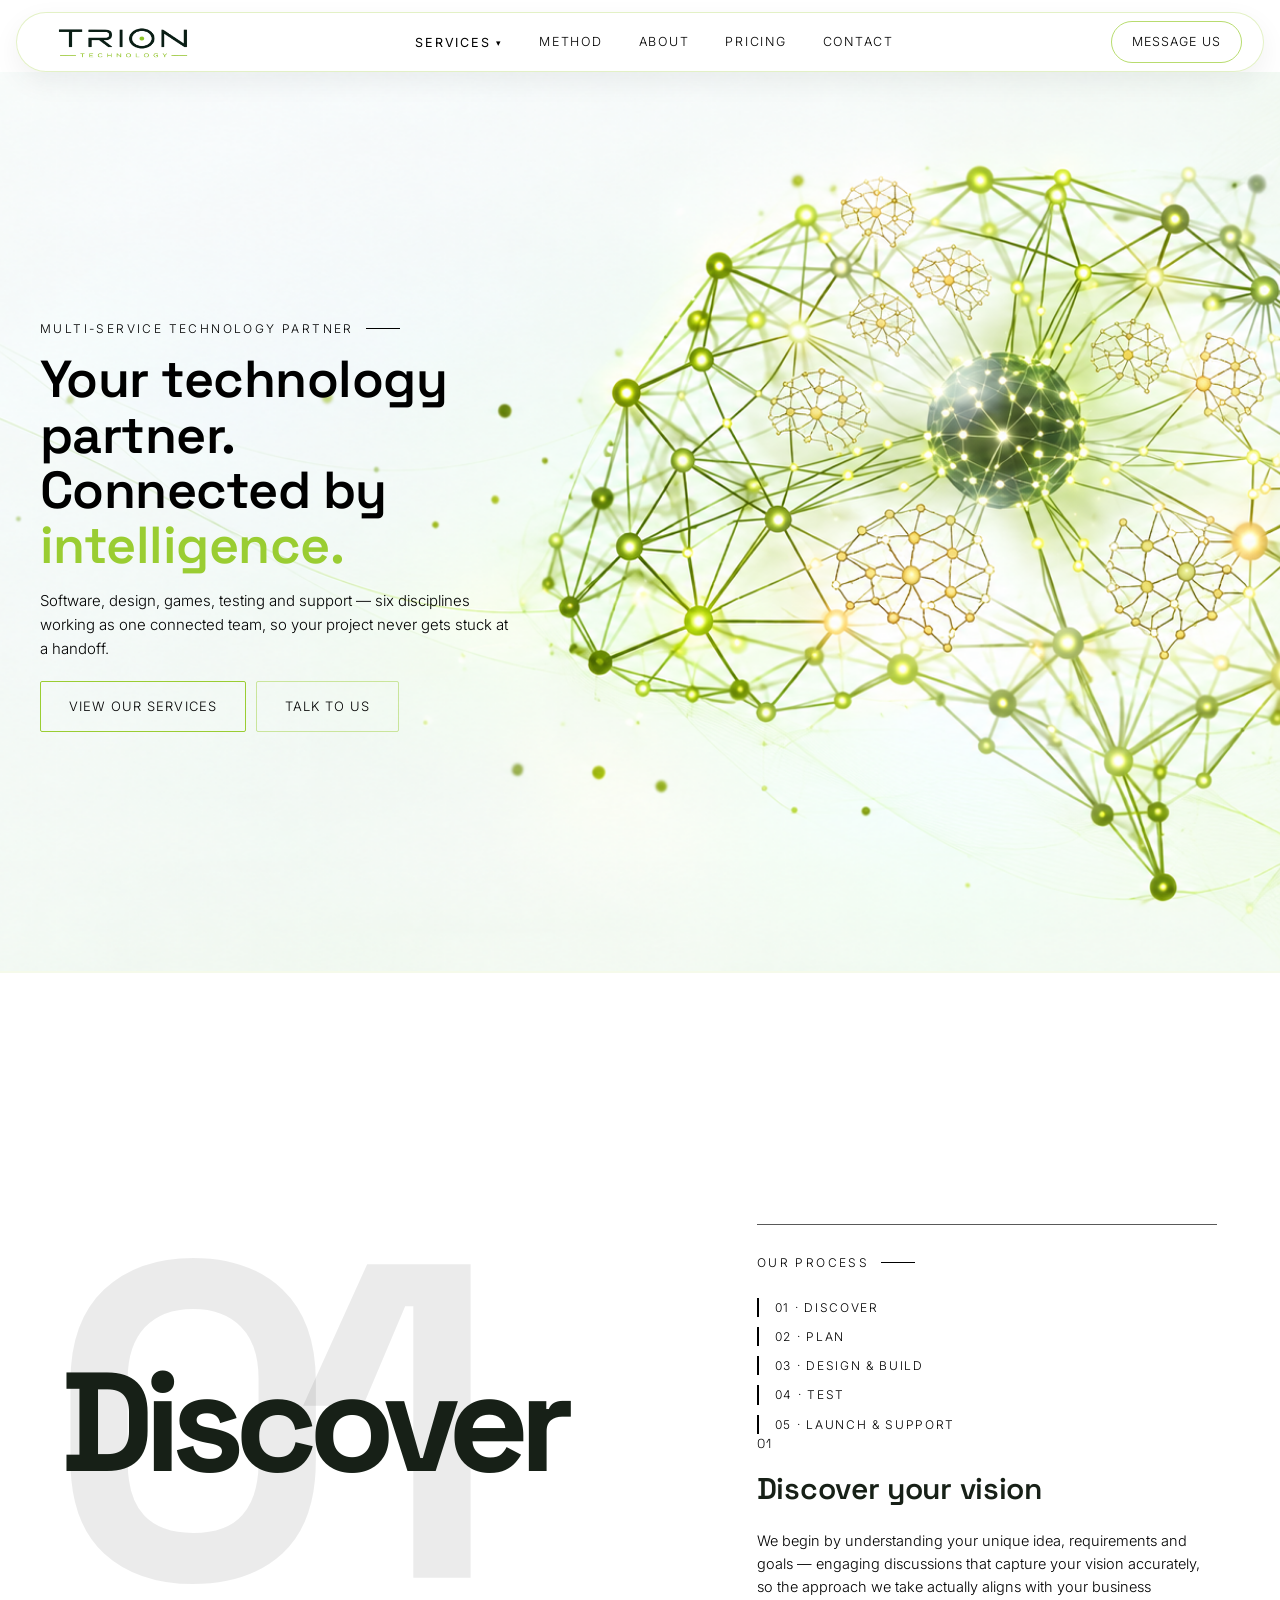
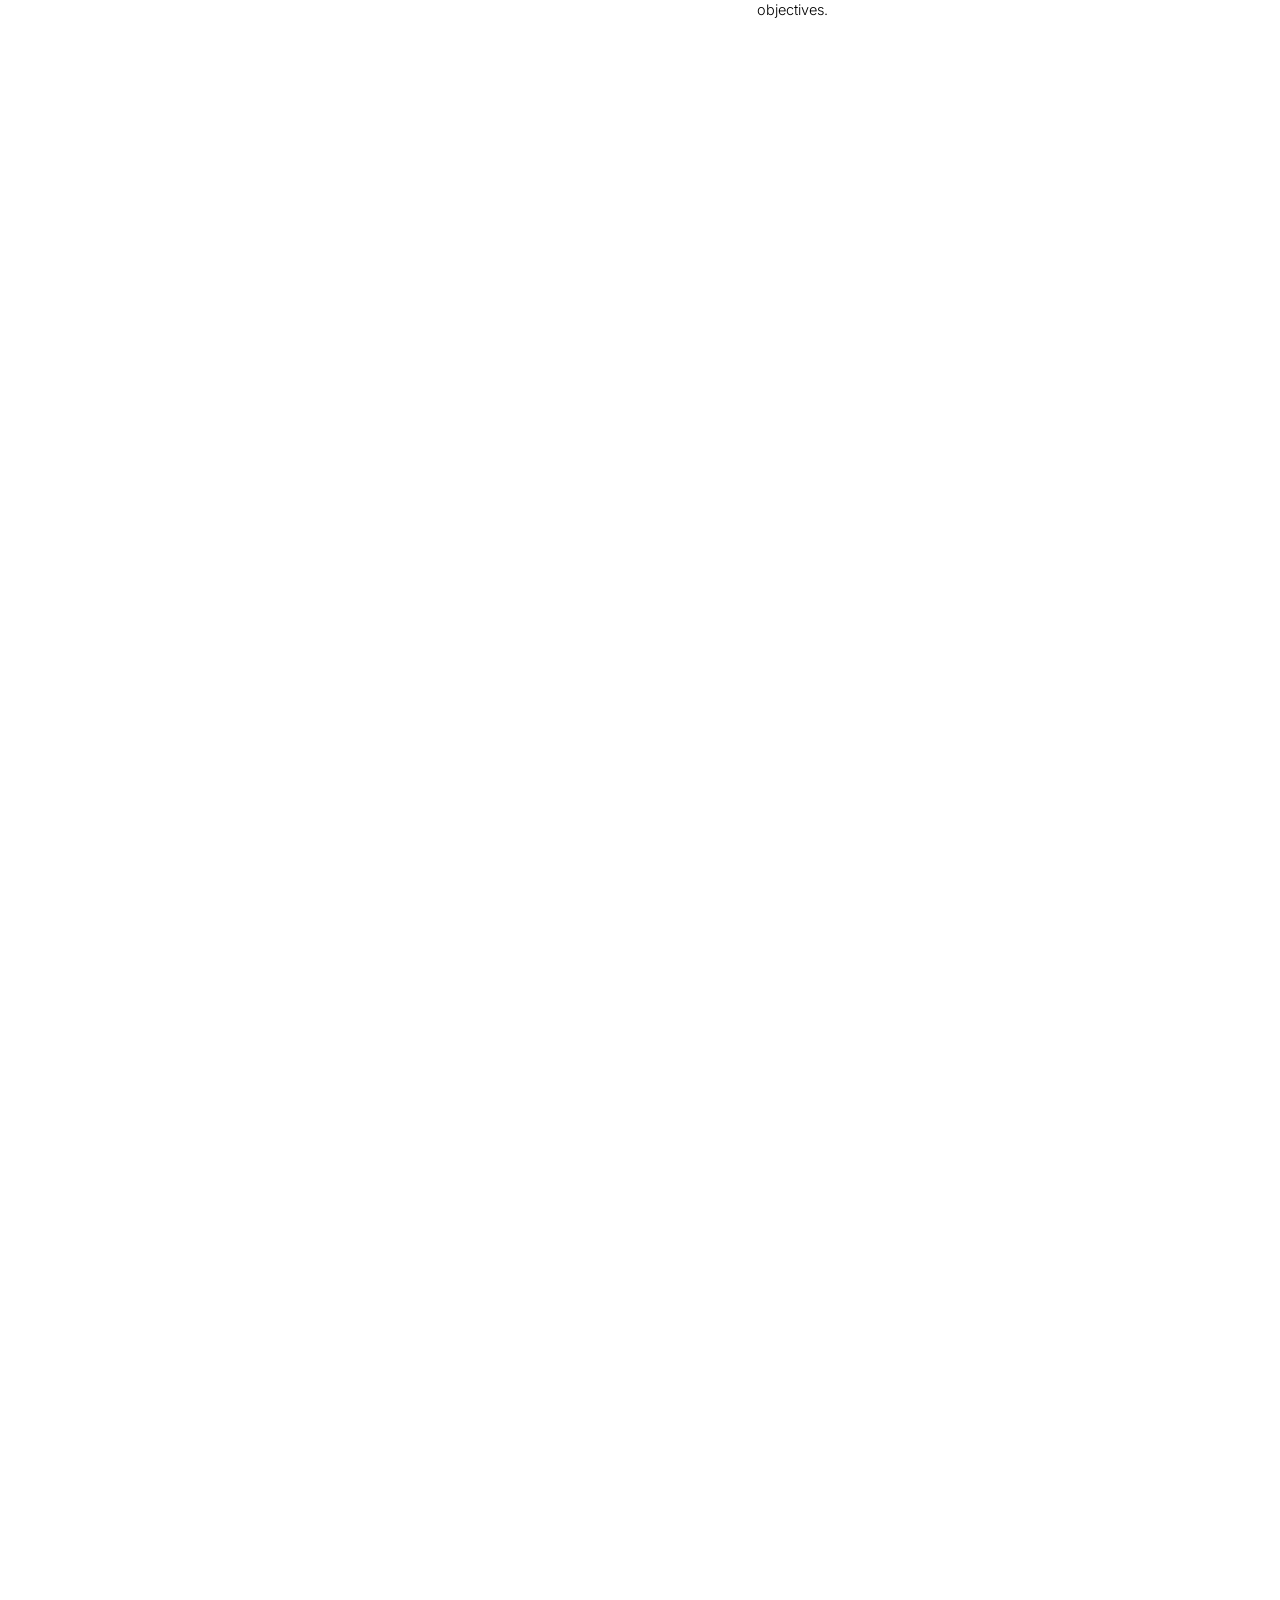
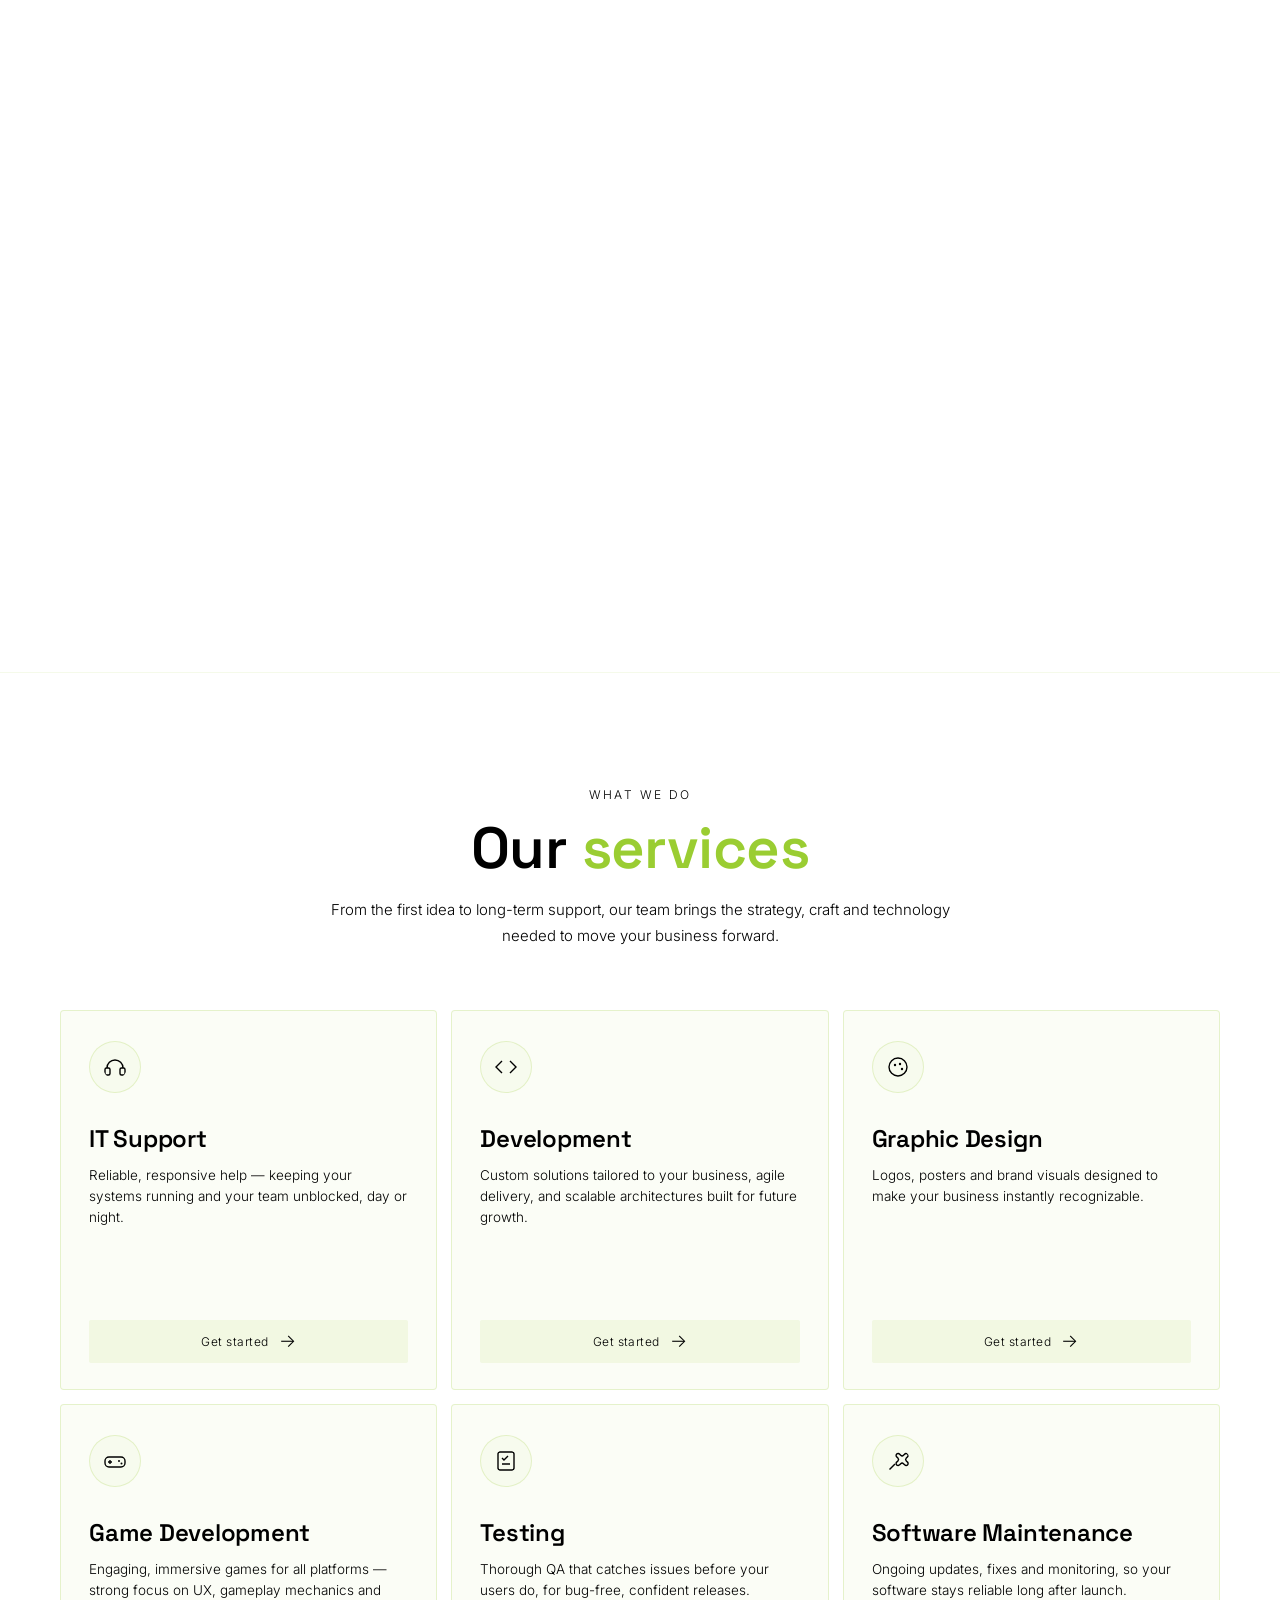
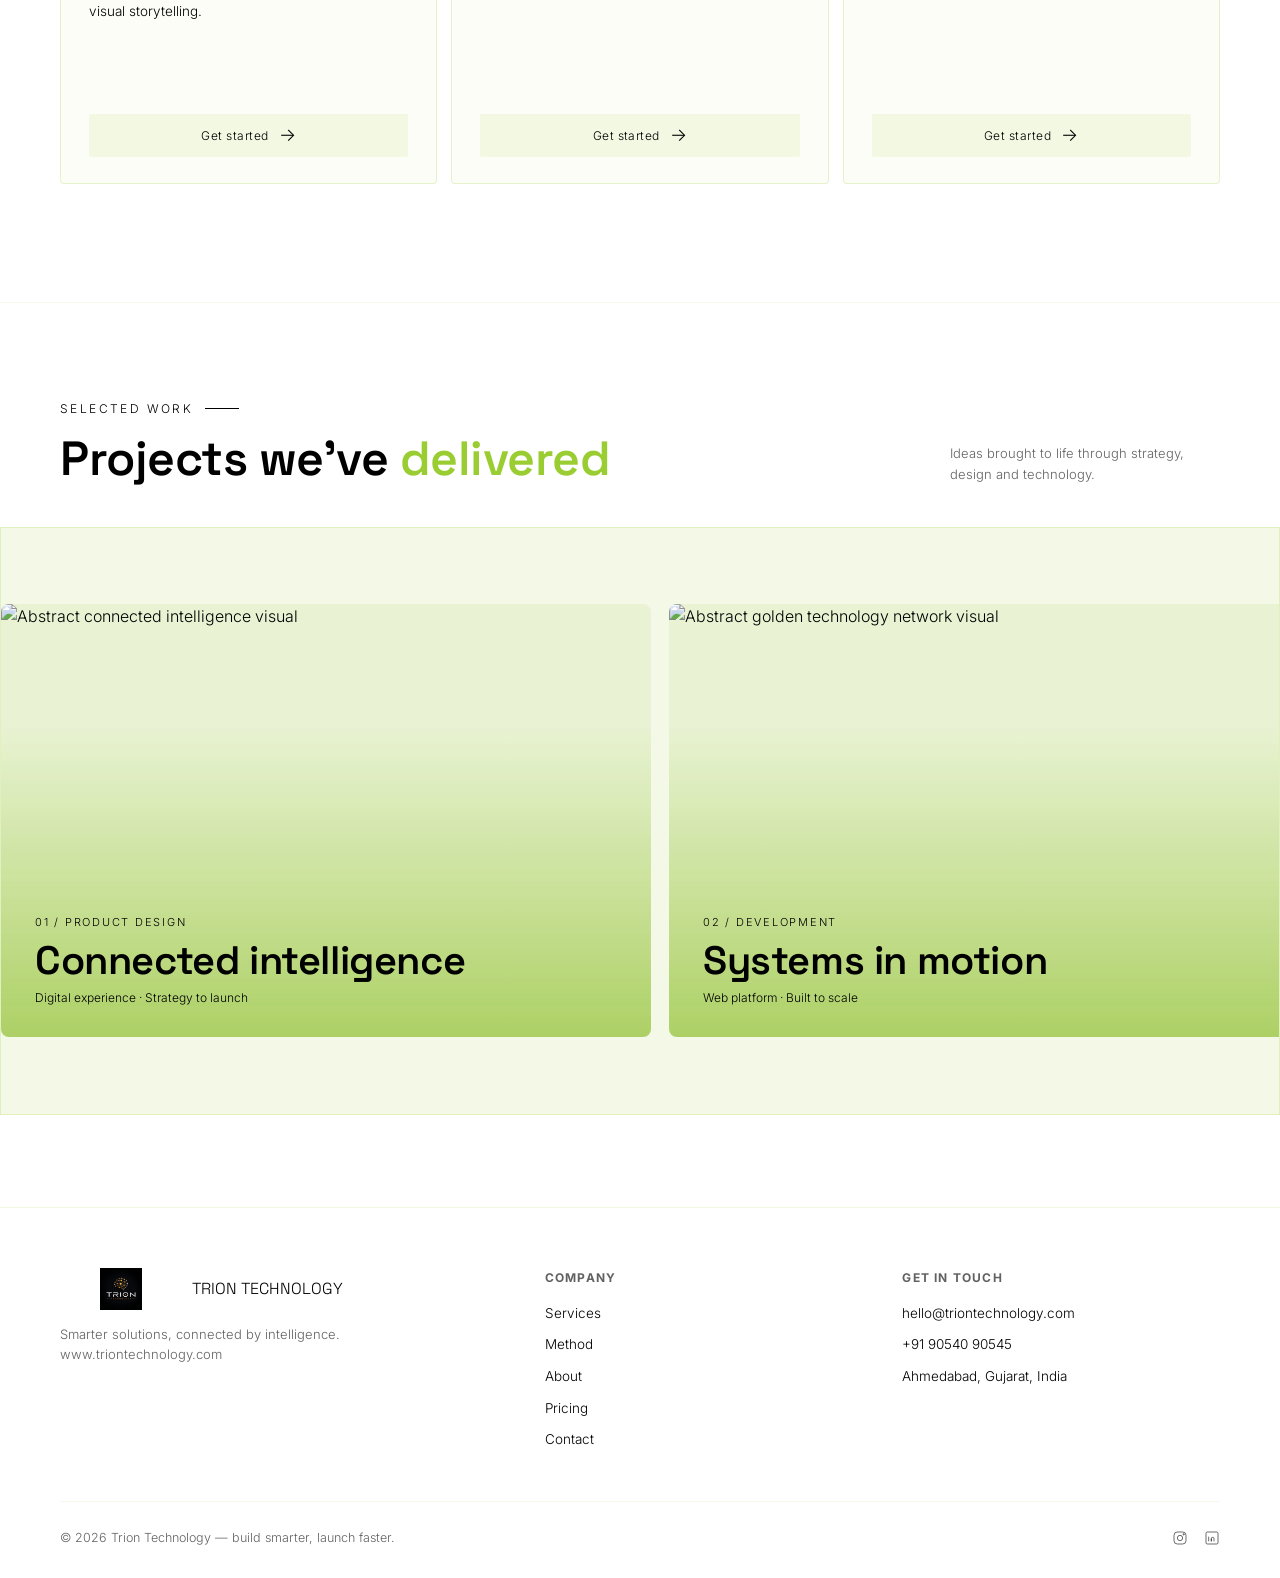
==== commit 8099f033: "major theam change" ====
--- a/trion-site-split/trion-site-split/index.html
+++ b/trion-site-split/trion-site-split/index.html
@@ -29,9 +29,9 @@
         </div>
       </div>
       <div class="nav-item"><a href="#method">Method</a></div>
-      <div class="nav-item"><a href="#about">About</a></div>
-      <div class="nav-item"><a href="#pricing">Pricing</a></div>
-      <div class="nav-item"><a href="#contact">Contact</a></div>
+      <div class="nav-item"><a href="about.html">About</a></div>
+      <div class="nav-item"><a href="pricing.html">Pricing</a></div>
+      <div class="nav-item"><a href="contact.html">Contact</a></div>
     </nav>
     <a class="whatsapp-btn" href="https://wa.me/919054090545" target="_blank" rel="noopener">Message us</a>
     <button class="nav-toggle" id="navToggle" aria-label="Toggle menu">☰</button>
@@ -43,7 +43,7 @@
   <!-- ============ HERO ============ -->
   <section class="hero" id="hero">
     <div class="hero-sticky">
-      <div class="hero-visual is-obscured">
+      <div class="hero-visual">
         <canvas id="methodCanvas"></canvas>
       </div>
       <div class="hero-overlay is-visible" id="heroOverlay">
@@ -52,7 +52,7 @@
         <p>Software, design, games, testing and support — six disciplines working as one connected team, so your project never gets stuck at a handoff.</p>
         <div class="hero-cta-row">
           <a href="#services" class="btn-primary">View our services</a>
-          <a href="#contact" class="btn-secondary">Talk to us</a>
+          <a href="contact.html" class="btn-secondary">Talk to us</a>
         </div>
       </div>
     </div>
@@ -111,7 +111,7 @@
     <div class="wrap">
       <div class="services-intro">
         <div class="eyebrow" style="justify-content:center">What we do</div>
-        <h2>Our services</h2>
+        <h2>Our <span class="accent">services</span></h2>
         <p>From the first idea to long-term support, our team brings the strategy, craft and technology needed to move your business forward.</p>
       </div>
       <div class="service-cards">
@@ -119,37 +119,37 @@
           <svg class="icn" viewBox="0 0 24 24" fill="none" stroke="currentColor" stroke-width="1.4"><path d="M4 13a8 8 0 0 1 16 0"/><rect x="2" y="13" width="5" height="7" rx="1.5"/><rect x="17" y="13" width="5" height="7" rx="1.5"/></svg>
           <h3>IT Support</h3>
           <p>Reliable, responsive help — keeping your systems running and your team unblocked, day or night.</p>
-          <a class="go" href="#contact">Get started <span aria-hidden="true">→</span></a>
+          <a class="go" href="contact.html">Get started <span aria-hidden="true">→</span></a>
         </div>
         <div class="service-card">
           <svg class="icn" viewBox="0 0 24 24" fill="none" stroke="currentColor" stroke-width="1.4"><path d="M8 6 2 12l6 6M16 6l6 6-6 6"/></svg>
           <h3>Development</h3>
           <p>Custom solutions tailored to your business, agile delivery, and scalable architectures built for future growth.</p>
-          <a class="go" href="#contact">Get started <span aria-hidden="true">→</span></a>
+          <a class="go" href="contact.html">Get started <span aria-hidden="true">→</span></a>
         </div>
         <div class="service-card">
           <svg class="icn" viewBox="0 0 24 24" fill="none" stroke="currentColor" stroke-width="1.4"><circle cx="12" cy="12" r="9"/><circle cx="9" cy="10" r="1.2" fill="currentColor" stroke="none"/><circle cx="14" cy="9" r="1.2" fill="currentColor" stroke="none"/><circle cx="16" cy="14" r="1.2" fill="currentColor" stroke="none"/></svg>
           <h3>Graphic Design</h3>
           <p>Logos, posters and brand visuals designed to make your business instantly recognizable.</p>
-          <a class="go" href="#contact">Get started <span aria-hidden="true">→</span></a>
+          <a class="go" href="contact.html">Get started <span aria-hidden="true">→</span></a>
         </div>
         <div class="service-card">
           <svg class="icn" viewBox="0 0 24 24" fill="none" stroke="currentColor" stroke-width="1.4"><rect x="2" y="8" width="20" height="10" rx="4"/><path d="M7 11v4M5 13h4"/><circle cx="16" cy="12" r="1" fill="currentColor" stroke="none"/><circle cx="18.5" cy="14.5" r="1" fill="currentColor" stroke="none"/></svg>
           <h3>Game Development</h3>
           <p>Engaging, immersive games for all platforms — strong focus on UX, gameplay mechanics and visual storytelling.</p>
-          <a class="go" href="#contact">Get started <span aria-hidden="true">→</span></a>
+          <a class="go" href="contact.html">Get started <span aria-hidden="true">→</span></a>
         </div>
         <div class="service-card">
           <svg class="icn" viewBox="0 0 24 24" fill="none" stroke="currentColor" stroke-width="1.4"><rect x="4" y="3" width="16" height="18" rx="2"/><path d="M8 9l2 2 4-4"/><path d="M8 15h8"/></svg>
           <h3>Testing</h3>
           <p>Thorough QA that catches issues before your users do, for bug-free, confident releases.</p>
-          <a class="go" href="#contact">Get started <span aria-hidden="true">→</span></a>
+          <a class="go" href="contact.html">Get started <span aria-hidden="true">→</span></a>
         </div>
         <div class="service-card">
           <svg class="icn" viewBox="0 0 24 24" fill="none" stroke="currentColor" stroke-width="1.4"><path d="M14.7 6.3a2 2 0 0 0 2.8 0l1-1a2 2 0 1 1 2.8 2.8l-1 1a2 2 0 0 0 0 2.8l1 1a2 2 0 1 1-2.8 2.8l-1-1a2 2 0 0 0-2.8 0l-1 1a2 2 0 1 1-2.8-2.8l1-1a2 2 0 0 0 0-2.8l-1-1a2 2 0 1 1 2.8-2.8z"/><path d="M3 21l6-6"/></svg>
           <h3>Software Maintenance</h3>
           <p>Ongoing updates, fixes and monitoring, so your software stays reliable long after launch.</p>
-          <a class="go" href="#contact">Get started <span aria-hidden="true">→</span></a>
+          <a class="go" href="contact.html">Get started <span aria-hidden="true">→</span></a>
         </div>
       </div>
     </div>
@@ -161,7 +161,7 @@
       <div class="projects-head">
         <div>
           <div class="eyebrow">Selected work</div>
-          <h2>Projects we've delivered</h2>
+          <h2>Projects we've <span class="accent">delivered</span></h2>
         </div>
         <p>Ideas brought to life through strategy, design and technology.</p>
       </div>
@@ -197,116 +197,6 @@
     </div>
   </section>
 
-  <!-- ============ TICKER ============ -->
-  <div class="ticker">
-    <div class="ticker-track">
-      <span>SMARTER SOLUTIONS. <b>CONNECTED BY INTELLIGENCE.</b> BUILD TODAY. SCALE TOMORROW. ·</span>
-      <span>SMARTER SOLUTIONS. <b>CONNECTED BY INTELLIGENCE.</b> BUILD TODAY. SCALE TOMORROW. ·</span>
-      <span>SMARTER SOLUTIONS. <b>CONNECTED BY INTELLIGENCE.</b> BUILD TODAY. SCALE TOMORROW. ·</span>
-      <span>SMARTER SOLUTIONS. <b>CONNECTED BY INTELLIGENCE.</b> BUILD TODAY. SCALE TOMORROW. ·</span>
-    </div>
-  </div>
-
-  <!-- ============ BENEFITS / WHY ============ -->
-  <section class="benefits">
-    <div class="wrap">
-      <div class="section-head">
-        <div class="eyebrow">Our advantages</div>
-        <h2>Discover why we're the right choice</h2>
-      </div>
-      <div class="benefits-grid">
-        <div class="benefit-col"><h3>Expertise</h3>
-          <ul><li>Skilled team</li><li>Diverse technologies</li><li>Proven track record</li></ul>
-        </div>
-        <div class="benefit-col"><h3>Quality</h3>
-          <ul><li>High standards</li><li>Reliable solutions</li><li>Timely delivery</li></ul>
-        </div>
-        <div class="benefit-col"><h3>Support</h3>
-          <ul><li>Client-centric</li><li>Long-term assistance</li><li>24/7 availability</li></ul>
-        </div>
-        <div class="benefit-col"><h3>Flexibility</h3>
-          <ul><li>Scalable solutions</li><li>Custom options</li><li>Adaptable strategies</li></ul>
-        </div>
-      </div>
-      <div class="why-panel">
-        <h2>Why Trion Technology?</h2>
-        <ul>
-          <li>We focus on understanding your unique needs and delivering tailored solutions that fit your vision.</li>
-          <li>Our team employs cutting-edge technologies to ensure high-quality, efficient results for your projects.</li>
-          <li>We prioritize our clients' satisfaction, working collaboratively to achieve outstanding outcomes.</li>
-        </ul>
-      </div>
-    </div>
-  </section>
-
-  <!-- ============ ABOUT ============ -->
-  <section id="about" class="about">
-    <div class="wrap about-grid">
-      <div>
-        <div class="eyebrow">About us</div>
-        <h2>About Trion Technology</h2>
-        <div class="tagline">Modern digital solutions company</div>
-        <p>At Trion Technology, we specialize in delivering innovative digital solutions tailored to meet the unique needs of our clients. Our team of skilled professionals brings a wealth of expertise across various technologies, ensuring every project is executed with precision and care.</p>
-        <p style="margin-top:14px">We focus on collaboration and a client-centric approach, transforming your vision into reality — leveraging cutting-edge technology and industry best practices so our solutions are effective and scalable, whether that's software development, UI/UX design, or ongoing support.</p>
-      </div>
-      <div class="about-visual">
-        <img src="assets/img/logo/logo.jpg" alt="" style="height:110px;width:auto;opacity:0.9">
-      </div>
-    </div>
-  </section>
-
-  <!-- ============ PRICING ============ -->
-  <section id="pricing" class="pricing">
-    <div class="wrap">
-      <div class="section-head">
-        <div class="eyebrow">Flexible plans</div>
-        <h2>Pricing plans</h2>
-      </div>
-      <div class="pricing-grid">
-        <div class="price-card">
-          <div class="tier">Starter</div>
-          <div class="desc">Perfect for small projects and startups.</div>
-          <a href="#contact">Talk to us →</a>
-        </div>
-        <div class="price-card featured">
-          <div class="tier">Professional</div>
-          <div class="desc">For growing businesses and scale.</div>
-          <a href="#contact">Talk to us →</a>
-        </div>
-        <div class="price-card">
-          <div class="tier">Enterprise</div>
-          <div class="desc">For large-scale solutions.</div>
-          <a href="#contact">Talk to us →</a>
-        </div>
-        <div class="price-card">
-          <div class="tier">Custom</div>
-          <div class="desc">Tailored to meet your unique needs.</div>
-          <a href="#contact">Talk to us →</a>
-        </div>
-      </div>
-    </div>
-  </section>
-
-  <!-- ============ CTA / CONTACT ============ -->
-  <section id="contact" class="cta-band">
-    <div class="wrap">
-      <h2>Let's build it<br>together.</h2>
-      <div class="contact-panels">
-        <div class="contact-panel">
-          <svg viewBox="0 0 24 24" fill="none" stroke="currentColor" stroke-width="1.4"><rect x="2" y="4" width="20" height="16" rx="2"/><path d="M2 6l10 7 10-7"/></svg>
-          <div><div class="lbl">Email</div><div class="val">hello@triontechnology.com</div></div>
-        </div>
-        <div class="contact-panel">
-          <svg viewBox="0 0 24 24" fill="none" stroke="currentColor" stroke-width="1.4"><path d="M22 16.9v3a2 2 0 0 1-2.2 2 19.8 19.8 0 0 1-8.6-3.1 19.5 19.5 0 0 1-6-6 19.8 19.8 0 0 1-3.1-8.6A2 2 0 0 1 4.1 2h3a2 2 0 0 1 2 1.7c.1.9.3 1.8.6 2.7a2 2 0 0 1-.4 2.1L8 9.9a16 16 0 0 0 6 6l1.4-1.4a2 2 0 0 1 2.1-.4c.9.3 1.8.5 2.7.6a2 2 0 0 1 1.8 2.2z"/></svg>
-          <div><div class="lbl">Contact</div><div class="val">+91 90540 90545</div><div class="val">+91 98986 02785</div></div>
-        </div>
-        <div class="contact-panel">
-          <svg viewBox="0 0 24 24" fill="none" stroke="currentColor" stroke-width="1.4"><path d="M20 10c0 6-8 12-8 12s-8-6-8-12a8 8 0 0 1 16 0z"/><circle cx="12" cy="10" r="3"/></svg>
-          <div><div class="lbl">Location</div><div class="val">Ahmedabad, Gujarat, India</div></div>
-        </div>
-      </div>
-    </div>
-  </section>
 </main>
 
 <footer>
@@ -324,9 +214,9 @@
         <ul>
           <li><a href="#services">Services</a></li>
           <li><a href="#method">Method</a></li>
-          <li><a href="#about">About</a></li>
-          <li><a href="#pricing">Pricing</a></li>
-          <li><a href="#contact">Contact</a></li>
+          <li><a href="about.html">About</a></li>
+          <li><a href="pricing.html">Pricing</a></li>
+          <li><a href="contact.html">Contact</a></li>
         </ul>
       </div>
       <div class="foot-col">
--- a/trion-site-split/trion-site-split/assets/css/styles.css
+++ b/trion-site-split/trion-site-split/assets/css/styles.css
@@ -1,13 +1,13 @@
 :root{
-    --bg: #08080a;
-    --bg-alt: #0d0d10;
-    --gold: #f5a623;
-    --gold-light: #ffd37a;
-    --gold-dim: #c9891c;
-    --white: #f5f5f5;
-    --gray: #b8b8bc;
-    --gray-dim: #85858c;
-    --border: rgba(245,166,35,0.22);
+    --bg: #FFFFFF;
+    --bg-alt: rgba(154,205,50,0.045);
+    --gold: #000000;
+    --gold-light: #000000;
+    --gold-dim: #000000;
+    --white: #000000;
+    --gray: #000000;
+    --gray-dim: rgba(0,0,0,0.62);
+    --border: rgba(154,205,50,0.22);
     --font-head: 'Space Grotesk', sans-serif;
     --font-body: 'Inter', sans-serif;
   }
@@ -21,20 +21,53 @@
   ul{ list-style:none; }
   img,svg{ display:block; max-width:100%; }
   h1,h2,h3{ font-family:var(--font-head); color:var(--white); font-weight:600; letter-spacing:-0.01em; }
+  .accent{ color:#9ACD32; }
   .wrap{ max-width:1240px; margin:0 auto; padding:0 40px; }
   :focus-visible{ outline:2px solid var(--gold-light); outline-offset:3px; }
   .sr-only{ position:absolute; width:1px; height:1px; padding:0; margin:-1px; overflow:hidden; clip:rect(0,0,0,0); white-space:nowrap; border:0; }
   section{ position:relative; }
+  .inner-page main{ padding-top:76px; }
+  .page-hero{ padding:110px 0 76px; border-bottom:1px solid rgba(154,205,50,0.1); }
+  .page-hero .wrap{ max-width:900px; }
+  .page-hero h1{ max-width:780px; margin-top:18px; color:var(--white); font-size:clamp(42px,7vw,82px); line-height:1.02; }
+  .page-hero p{ max-width:590px; margin-top:24px; font-size:16px; color:var(--gray); }
+  .about-page-section,.pricing-page-section,.contact-page-section{ border-top:none; }
+  .contact-page-section{ min-height:430px; display:flex; align-items:center; }
+  .about-layout{ padding:78px 0 112px; }
+  .about-intro{ max-width:760px; margin-bottom:54px; }
+  .about-intro h1{ margin-top:12px; font-size:clamp(36px,5vw,58px); line-height:1.05; }
+  .about-intro p{ margin-top:10px; color:var(--gray-dim); font-size:14px; }
+  .about-columns{ display:grid; grid-template-columns:minmax(0,1.15fr) minmax(300px,.85fr); gap:62px; align-items:start; }
+  .about-story > p{ max-width:680px; font-size:14px; color:var(--gray); }
+  .about-story > p + p{ margin-top:18px; }
+  .about-principles{ display:grid; grid-template-columns:repeat(3,1fr); gap:14px; margin-top:42px; }
+  .about-principles article{ min-height:142px; padding:18px 16px; border:1px solid var(--border); background:var(--bg-alt); }
+  .about-principles span{ color:var(--gold); font-family:var(--font-head); font-size:13px; }
+  .about-principles h3{ margin-top:12px; font-size:14px; }
+  .about-principles p{ margin-top:7px; color:var(--gray-dim); font-size:11.5px; line-height:1.5; }
+  .about-note{ margin-top:18px; padding:24px 26px; border:1px solid var(--border); }
+  .about-note h3{ font-size:15px; margin-bottom:16px; }
+  .about-note li{ position:relative; padding-left:18px; color:var(--gray); font-size:12px; }
+  .about-note li + li{ margin-top:9px; }
+  .about-note li::before{ content:"—"; position:absolute; left:0; color:var(--gold); }
+  .about-aside{ display:flex; flex-direction:column; gap:18px; }
+  .about-panel{ padding:26px 26px 28px; border:1px solid var(--border); background:var(--bg-alt); }
+  .about-panel h2{ font-size:18px; margin-bottom:14px; }
+  .about-panel > p{ color:var(--gray); font-size:13px; line-height:1.65; }
+  .about-values > div{ display:grid; grid-template-columns:145px 1fr; gap:16px; padding:12px 0; border-top:1px solid rgba(154,205,50,.12); }
+  .about-values strong{ color:var(--gold-light); font-size:10px; letter-spacing:.1em; text-transform:uppercase; }
+  .about-values p{ color:var(--gray); font-size:12px; }
   .eyebrow{ display:flex; align-items:center; gap:12px; font-size:12px; letter-spacing:0.2em; text-transform:uppercase; color:var(--gold-dim); }
   .eyebrow::after{ content:""; width:34px; height:1px; background:var(--gold-dim); }
   .logo-img{ height:42px; width:122px; object-fit:contain; display:block; }
-  .placeholder-tag{ font-size:10.5px; letter-spacing:0.06em; text-transform:uppercase; color:var(--gray-dim); border:1px dashed rgba(245,166,35,0.4); padding:2px 8px; border-radius:20px; }
+  .placeholder-tag{ font-size:10.5px; letter-spacing:0.06em; text-transform:uppercase; color:var(--gray-dim); border:1px dashed rgba(154,205,50,0.4); padding:2px 8px; border-radius:20px; }
 
   /* ---------- NAV ---------- */
-  .nav{ position:fixed; top:12px; left:16px; right:16px; z-index:100; background:rgba(16,16,19,0.62); backdrop-filter:blur(16px) saturate(130%); border:1px solid rgba(255,255,255,0.14); border-radius:999px; box-shadow:0 14px 40px rgba(0,0,0,0.28); transition:transform .35s ease, opacity .35s ease; }
-  .nav.nav-hidden{ transform:translateY(calc(-100% - 24px)); opacity:0; pointer-events:none; }
+  .nav{ position:sticky; top:12px; margin:12px 16px 0; z-index:100; background:rgba(255,255,255,0.46); backdrop-filter:blur(14px) saturate(125%); -webkit-backdrop-filter:blur(14px) saturate(125%); border:1px solid rgba(154,205,50,0.28); border-radius:999px; box-shadow:0 10px 28px rgba(0,0,0,0.06); }
+  .nav.nav-hidden{ transform:none; opacity:1; pointer-events:auto; }
   .nav .wrap{ display:flex; align-items:center; justify-content:space-between; padding:8px 18px 8px 28px; }
   .brandmark{ display:flex; align-items:center; flex-shrink:0; }
+  .brandmark .logo-img{ content:url("../img/logo/logo1.png"); width:150px; height:36px; object-fit:contain; }
   .nav-links{ display:flex; align-items:center; gap:36px; }
   .nav-item{ position:relative; }
   .nav-links > .nav-item > a, .nav-links > .nav-item > button{
@@ -42,107 +75,106 @@
     background:none; border:none; font-family:var(--font-body); cursor:pointer;
     display:flex; align-items:center; gap:6px; transition:color .2s ease;
   }
-  .nav-item:hover > a, .nav-item:hover > button, .nav-item.open > button{ color:var(--gold-light); }
+  .nav-item:hover > a, .nav-item:hover > button, .nav-item.open > button{ color:#9ACD32; }
   .caret{ font-size:9px; transition:transform .2s ease; }
   .nav-item.open .caret{ transform:rotate(180deg); }
   .whatsapp-btn{
-    display:inline-flex; align-items:center; gap:8px; padding:10px 20px; border:1px solid rgba(245,166,35,0.7);
-    color:var(--white); font-size:12.5px; letter-spacing:0.08em; text-transform:uppercase; border-radius:2px;
+    display:inline-flex; align-items:center; gap:8px; padding:10px 20px; border:1px solid rgba(154,205,50,0.7);
+    color:#000000; font-size:12.5px; letter-spacing:0.08em; text-transform:uppercase; border-radius:2px;
     border-radius:999px; transition:background .2s ease,color .2s ease;
   }
-  .whatsapp-btn:hover{ background:var(--gold); color:#0a0a0a; }
+  .whatsapp-btn:hover{ background:#9ACD32; border-color:#9ACD32; color:#000000; }
 
   .mega-panel{
     position:absolute; top:calc(100% + 18px); left:50%; transform:translateX(-50%);
-    width:360px; background:#0b0b0e; border:1px solid var(--border); border-radius:4px;
+    width:360px; background:rgba(154,205,50,0.08); border:1px solid var(--border); border-radius:4px;
     padding:10px; opacity:0; visibility:hidden; transform:translateX(-50%) translateY(6px);
-    transition:opacity .2s ease, transform .2s ease; box-shadow:0 20px 50px rgba(0,0,0,0.5);
+    transition:opacity .2s ease, transform .2s ease; box-shadow:0 20px 50px rgba(154,205,50,0.5);
   }
   .nav-item.open .mega-panel{ opacity:1; visibility:visible; transform:translateX(-50%) translateY(0); }
   .mega-item{ display:block; padding:12px 14px; border-radius:3px; transition:background .15s ease; }
-  .mega-item:hover{ background:rgba(245,166,35,0.08); }
+  .mega-item:hover{ background:rgba(154,205,50,0.08); }
   .mega-item .mi-name{ font-family:var(--font-head); color:var(--white); font-size:14px; margin-bottom:3px; }
   .mega-item .mi-desc{ font-size:12.5px; color:var(--gray-dim); }
 
-  .nav-toggle{ display:none; background:none; border:1px solid var(--border); color:var(--white); padding:8px 10px; border-radius:999px; }
+  .nav-toggle{ display:none; background:transparent; border:1px solid var(--border); color:#000000; padding:8px 10px; border-radius:999px; }
 
   /* ---------- HERO ---------- */
-  .hero{ height:100vh; position:relative; }
-  .hero-sticky{ position:sticky; top:0; height:100vh; overflow:hidden; border-bottom:1px solid rgba(245,166,35,0.1); }
-  .hero-visual{ position:absolute; inset:-4vh 0; display:flex; align-items:center; justify-content:center; transition:filter .45s ease, transform .45s ease; }
-  .hero-visual.is-obscured{ filter:blur(5px) brightness(0.58); transform:scale(1.025); }
-  .hero-visual canvas{ width:100%; height:100%; display:block; }
-  .hero-overlay{ position:absolute; z-index:1; inset:0; display:flex; flex-direction:column; align-items:center; justify-content:center; padding:100px 40px 40px; text-align:center; background:rgba(8,8,10,0.24); opacity:0; transform:translateY(28px) scale(0.98); pointer-events:none; transition:opacity .35s ease, transform .45s cubic-bezier(.2,.8,.2,1); }
-  .hero-overlay.is-visible{ opacity:1; transform:translateY(0) scale(1); pointer-events:auto; }
-  .hero-overlay .eyebrow{ margin-bottom:24px; }
-  .hero-overlay h1{ max-width:1000px; color:var(--white); font-size:clamp(32px,5.2vw,62px); line-height:1.14; text-shadow:0 3px 24px rgba(0,0,0,0.7); }
-  .hero-overlay h1 .accent{ color:var(--gold); }
-  .hero-overlay p{ max-width:620px; margin-top:22px; font-size:16px; color:var(--white); text-shadow:0 2px 14px rgba(0,0,0,0.8); }
+  .hero{ height:100vh; position:relative; padding-top:0; }
+  .hero-sticky{ position:sticky; top:0; height:100vh; overflow:hidden; border-bottom:1px solid rgba(154,205,50,0.1); }
+  .hero-visual{ position:absolute; inset:0; display:flex; align-items:center; justify-content:center; background:#FFFFFF; overflow:hidden; }
+  .hero-visual canvas{ width:100%; height:100%; aspect-ratio:1552 / 720; display:block; object-fit:contain; image-rendering:auto; }
+  .hero-overlay{ position:absolute; z-index:1; left:0; top:0; bottom:0; width:42%; display:flex; flex-direction:column; align-items:flex-start; justify-content:center; padding:32px 28px 24px max(40px,calc((100vw - 1240px) / 2)); text-align:left; background:transparent; pointer-events:auto; }
+  .hero-overlay.is-visible{ opacity:1; transform:none; }
+  .hero-overlay .eyebrow{ margin-bottom:14px; }
+  .hero-overlay h1{ max-width:520px; color:var(--white); font-size:clamp(30px,4.2vw,52px); line-height:1.06; }
+  .hero-overlay h1 .accent{ color:#9ACD32; }
+  .hero-overlay p{ max-width:520px; margin-top:16px; font-size:15px; color:var(--white); }
   .btn-primary{
-    display:inline-block; padding:14px 28px; border:1px solid var(--gold); color:var(--white);
+    display:inline-block; padding:14px 28px; border:1px solid #9ACD32; color:#000000;
     font-size:13px; letter-spacing:0.08em; text-transform:uppercase; border-radius:2px;
     transition:background .2s ease,color .2s ease;
   }
-  .btn-primary:hover{ background:var(--gold); color:#0a0a0a; }
+  .btn-primary:hover{ background:#9ACD32; border-color:#9ACD32; color:#000000; }
   .btn-secondary{
-    display:inline-block; padding:14px 28px; color:var(--gray); border:1px solid rgba(184,184,188,0.3);
+    display:inline-block; padding:14px 28px; color:#000000; border:1px solid rgba(154,205,50,0.45);
     font-size:13px; letter-spacing:0.08em; text-transform:uppercase; border-radius:2px; transition:border-color .2s ease,color .2s ease;
   }
-  .btn-secondary:hover{ border-color:var(--gold); color:var(--gold-light); }
-  .hero-cta-row{ margin-top:36px; display:flex; gap:18px; flex-wrap:wrap; justify-content:center; }
+  .btn-secondary:hover{ background:#9ACD32; border-color:#9ACD32; color:#000000; }
+  .hero-cta-row{ margin-top:20px; display:flex; gap:10px; flex-wrap:wrap; justify-content:flex-start; }
 
   /* ---------- SELECTED WORK CAROUSEL ---------- */
-  .projects{ padding:96px 0 92px; border-top:1px solid rgba(245,166,35,0.1); overflow:hidden; scroll-margin-top:100px; }
+  .projects{ padding:96px 0 92px; border-top:1px solid rgba(154,205,50,0.1); overflow:hidden; scroll-margin-top:100px; }
   .projects-head{ display:flex; align-items:end; justify-content:space-between; gap:40px; margin-bottom:42px; }
   .projects-head .eyebrow{ margin-bottom:16px; }
   .projects-head h2{ font-size:clamp(28px,4vw,48px); line-height:1.05; }
   .projects-head p{ max-width:270px; font-size:13px; color:var(--gray-dim); }
-  .project-carousel{ width:100%; padding:18px 0; border:1px solid var(--border); background:rgba(13,13,16,.72); box-shadow:inset 0 1px 0 rgba(255,255,255,.04),inset 0 -1px 0 rgba(255,255,255,.04); overflow:hidden; position:relative; }
+  .project-carousel{ width:100%; padding:18px 0; border:1px solid var(--border); background:rgba(154,205,50,.12); box-shadow:inset 0 1px 0 rgba(255,255,255,.04),inset 0 -1px 0 rgba(255,255,255,.04); overflow:hidden; position:relative; }
   .project-track{ display:flex; align-items:center; gap:18px; width:max-content; min-height:550px; animation:projectScroll 38s linear infinite; }
   .project-carousel:hover .project-track{ animation-play-state:paused; }
-  .project-card{ position:relative; width:min(65vw,650px); aspect-ratio:1.5/1; flex:0 0 auto; overflow:hidden; border-radius:8px; background:#151519; filter:saturate(.8); }
+  .project-card{ position:relative; width:min(65vw,650px); aspect-ratio:1.5/1; flex:0 0 auto; overflow:hidden; border-radius:8px; background:rgba(154,205,50,.12); filter:saturate(.8); }
   .project-card img{ width:100%; height:100%; object-fit:cover; }
-  .project-card-shade{ position:absolute; inset:0; background:linear-gradient(180deg,rgba(0,0,0,0) 28%,rgba(0,0,0,.82) 100%); }
+  .project-card-shade{ position:absolute; inset:0; background:linear-gradient(180deg,rgba(154,205,50,0) 28%,rgba(154,205,50,.82) 100%); }
   .project-card-copy{ position:absolute; left:34px; right:34px; bottom:30px; color:var(--white); }
   .project-card-copy span{ color:var(--gold-light); font-size:11px; letter-spacing:.16em; text-transform:uppercase; }
   .project-card-copy h3{ font-size:clamp(24px,3.1vw,42px); line-height:1.05; margin:7px 0 6px; }
-  .project-card-copy p{ color:#d4d4d7; font-size:12px; }
+  .project-card-copy p{ color:var(--gray); font-size:12px; }
   @keyframes projectScroll{ from{ transform:translateX(0); } to{ transform:translateX(-50%); } }
   @media (prefers-reduced-motion: reduce){ .project-track{ animation:none; } }
 
   /* ---------- STATS ---------- */
   /* ---------- METHOD (scroll-scrubbed) ---------- */
-  .method-scroll{ height:500vh; position:relative; background:rgb(var(--method-bg, 8,8,10)); color:rgb(var(--method-text, 184,184,188)); transition:background-color .15s linear, color .15s linear; }
-  .method-sticky{ position:sticky; top:0; height:100vh; display:flex; align-items:center; overflow:hidden; border-top:1px solid rgba(245,166,35,0.1); background:inherit; transition:background-color .15s linear; }
+  .method-scroll{ height:500vh; position:relative; background:rgb(var(--method-bg, 255,255,255)); color:rgb(var(--method-text, 0,0,0)); transition:background-color .15s linear, color .15s linear; }
+  .method-sticky{ position:sticky; top:0; height:100vh; display:flex; align-items:center; overflow:hidden; border-top:1px solid rgba(154,205,50,0.1); background:inherit; transition:background-color .15s linear; }
   .method-sticky .wrap{ width:100%; display:grid; grid-template-columns:minmax(0, 1.15fr) minmax(300px, .85fr); gap:70px; align-items:center; }
   .method-display{ position:relative; min-height:430px; display:flex; align-items:center; overflow:hidden; }
-  .method-ghost{ position:absolute; left:-12px; top:50%; transform:translateY(-50%); font-family:var(--font-head); font-size:clamp(260px, 35vw, 560px); line-height:.8; font-weight:700; letter-spacing:-.09em; color:rgba(120,120,120,.11); user-select:none; }
-  .method-title{ position:relative; z-index:1; max-width:650px; font-family:var(--font-head); font-size:clamp(76px, 11vw, 178px); line-height:.82; letter-spacing:-.07em; font-weight:700; color:rgb(var(--method-heading, 245,245,245)); }
+  .method-ghost{ position:absolute; left:-12px; top:50%; transform:translateY(-50%); font-family:var(--font-head); font-size:clamp(260px, 35vw, 560px); line-height:.8; font-weight:700; letter-spacing:-.09em; color:rgba(0,0,0,.08); user-select:none; }
+  .method-title{ position:relative; z-index:1; max-width:650px; font-family:var(--font-head); font-size:clamp(76px, 11vw, 178px); line-height:.82; letter-spacing:-.07em; font-weight:700; color:rgb(var(--method-heading, 0,0,0)); }
   .method-title-in{ animation:methodTitleIn .65s cubic-bezier(.2,.8,.2,1); }
   @keyframes methodTitleIn{ from{ opacity:0; transform:translateY(38px); } to{ opacity:1; transform:translateY(0); } }
   .method-content{ width:100%; max-width:460px; }
-  .method-content h3{ color:rgb(var(--method-heading, 245,245,245)); }
-  .method-content .eyebrow{ color:rgb(var(--method-accent, 201,137,28)); }
+  .method-content h3{ color:rgb(var(--method-heading, 0,0,0)); }
+  .method-content .eyebrow{ color:rgb(var(--method-accent, 0,0,0)); }
   .method-content .eyebrow::after{ background:currentColor; }
   .phase-rail{ margin-top:26px; display:flex; flex-direction:column; gap:10px; }
   .phase-rail li{
-    font-size:12px; letter-spacing:0.14em; text-transform:uppercase; color:rgb(var(--method-muted, 133,133,140));
-    padding-left:16px; border-left:2px solid rgb(var(--method-border, 184,184,188)); transition:color .3s ease, border-color .3s ease;
-  }
-  .phase-rail li.active{ color:rgb(var(--method-accent-light, 255,211,122)); border-left-color:rgb(var(--method-accent, 245,166,35)); }
+    font-size:12px; letter-spacing:0.14em; text-transform:uppercase; color:rgb(var(--method-muted, 0,0,0));
+    padding-left:16px; border-left:2px solid rgb(var(--method-border, 0,0,0)); transition:color .3s ease, border-color .3s ease;
+  }
+  .phase-rail li.active{ color:rgb(var(--method-accent-light, 0,0,0)); border-left-color:rgb(var(--method-accent, 0,0,0)); }
 
   .method-content .eyebrow{ margin-bottom:20px; }
   .phase-block{ display:none; }
   .phase-block.active{ display:block; animation:fadeUp .5s ease; }
   @keyframes fadeUp{ from{ opacity:0; transform:translateY(10px);} to{ opacity:1; transform:translateY(0);} }
-  .phase-block .step-no{ font-family:var(--font-head); font-size:13px; color:rgb(var(--method-accent, 245,166,35)); letter-spacing:0.08em; margin-bottom:10px; }
+  .phase-block .step-no{ font-family:var(--font-head); font-size:13px; color:rgb(var(--method-accent, 0,0,0)); letter-spacing:0.08em; margin-bottom:10px; }
   .phase-block h3{ font-size:clamp(22px,2.6vw,30px); margin-bottom:16px; }
-  .phase-block p{ font-size:14.5px; color:rgb(var(--method-text, 184,184,188)); max-width:460px; }
-  .method-content::before{ content:""; display:block; width:100%; height:1px; margin-bottom:28px; background:rgb(var(--method-border, 184,184,188)); opacity:.65; }
+  .phase-block p{ font-size:14.5px; color:rgb(var(--method-text, 0,0,0)); max-width:460px; }
+  .method-content::before{ content:""; display:block; width:100%; height:1px; margin-bottom:28px; background:rgb(var(--method-border, 0,0,0)); opacity:.65; }
   .phase-note{ margin-top:16px; }
 
   /* ---------- MARQUEE TICKER ---------- */
-  .ticker{ padding:26px 0; border-top:1px solid rgba(245,166,35,0.14); border-bottom:1px solid rgba(245,166,35,0.14); overflow:hidden; background:var(--bg-alt); }
+  .ticker{ padding:26px 0; border-top:1px solid rgba(154,205,50,0.14); border-bottom:1px solid rgba(154,205,50,0.14); overflow:hidden; background:var(--bg-alt); }
   .ticker-track{ display:flex; width:max-content; gap:0; animation:scrollX 32s linear infinite; }
   @media (prefers-reduced-motion: reduce){ .ticker-track{ animation:none; } }
   .ticker-track span{
@@ -152,7 +184,7 @@
   .ticker-track span b{ color:var(--gold); }
 
   /* ---------- SERVICES ---------- */
-  .services{ padding:112px 0 118px; border-top:1px solid rgba(245,166,35,0.1); background:var(--bg); color:var(--gray); }
+  .services{ padding:112px 0 118px; border-top:1px solid rgba(154,205,50,0.1); background:var(--bg); color:var(--gray); }
   .services-intro{ max-width:620px; margin:0 auto 62px; text-align:center; }
   .services-intro .eyebrow{ color:var(--gold-dim); justify-content:center; }
   .services-intro .eyebrow::after{ display:none; }
@@ -160,18 +192,18 @@
   .services-intro p{ font-size:15px; line-height:1.7; color:var(--gray); margin:18px auto 0; }
   .service-cards{ display:grid; grid-template-columns:repeat(3,1fr); gap:14px; }
   .service-card{ min-height:380px; display:flex; flex-direction:column; padding:30px 28px 26px; border:1px solid var(--border); border-radius:4px; background:var(--bg-alt); box-shadow:none; transition:transform .25s ease,border-color .25s ease,background .25s ease; }
-  .service-card:hover{ transform:translateY(-6px); border-color:var(--gold); background:#111116; }
-  .service-card .icn{ width:52px; height:52px; padding:13px; margin-bottom:32px; color:var(--gold); border:1px solid var(--border); border-radius:50%; background:rgba(245,166,35,.04); }
+  .service-card:hover{ transform:translateY(-6px); border-color:var(--gold); background:rgba(154,205,50,.12); }
+  .service-card .icn{ width:52px; height:52px; padding:13px; margin-bottom:32px; color:var(--gold); border:1px solid var(--border); border-radius:50%; background:rgba(154,205,50,.04); }
   .service-card h3{ color:var(--white); font-size:24px; line-height:1.15; margin-bottom:12px; }
   .service-card p{ font-size:13.5px; line-height:1.55; color:var(--gray); margin-bottom:24px; }
-  .service-card .go{ display:flex; align-items:center; justify-content:center; gap:10px; width:100%; margin-top:auto; padding:12px 16px; border-radius:2px; background:rgba(245,166,35,.1); color:var(--gold-light); font-size:12px; letter-spacing:.04em; text-transform:none; transition:background .2s ease,color .2s ease; }
+  .service-card .go{ display:flex; align-items:center; justify-content:center; gap:10px; width:100%; margin-top:auto; padding:12px 16px; border-radius:2px; background:rgba(154,205,50,.1); color:var(--gold-light); font-size:12px; letter-spacing:.04em; text-transform:none; transition:background .2s ease,color .2s ease; }
   .service-card .go span{ font-size:18px; line-height:0; transition:transform .2s ease; }
-  .service-card .go:hover{ background:var(--gold); color:#0a0a0a; }
+  .service-card .go:hover{ background:var(--gold); color:#FFFFFF; }
   .service-card .go:hover span{ transform:translateX(3px); }
 
   /* ---------- BENEFITS ---------- */
-  .benefits{ padding:100px 0; border-top:1px solid rgba(245,166,35,0.1); }
-  .benefits-grid{ display:grid; grid-template-columns:repeat(4,1fr); gap:1px; background:rgba(245,166,35,0.16); border:1px solid rgba(245,166,35,0.16); margin-bottom:70px; }
+  .benefits{ padding:100px 0; border-top:1px solid rgba(154,205,50,0.1); }
+  .benefits-grid{ display:grid; grid-template-columns:repeat(4,1fr); gap:1px; background:rgba(154,205,50,0.16); border:1px solid rgba(154,205,50,0.16); margin-bottom:70px; }
   .benefit-col{ background:var(--bg); padding:30px 26px; }
   .benefit-col h3{ font-size:16px; margin-bottom:14px; color:var(--gold-light); }
   .benefit-col li{ font-size:13px; color:var(--gray); padding:5px 0; }
@@ -185,26 +217,42 @@
   .why-panel li::before{ content:"—"; position:absolute; left:0; color:var(--gold); }
 
   /* ---------- ABOUT ---------- */
-  .about{ padding:100px 0; border-top:1px solid rgba(245,166,35,0.1); }
+  .about{ padding:100px 0; border-top:1px solid rgba(154,205,50,0.1); }
   .about-grid{ display:grid; grid-template-columns:0.9fr 1.1fr; gap:70px; align-items:center; }
   .about .eyebrow{ margin-bottom:18px; }
   .about h2{ font-size:clamp(24px,3vw,32px); margin-bottom:8px; }
   .about .tagline{ color:var(--gold); font-size:14px; margin-bottom:22px; }
   .about p{ font-size:14.5px; color:var(--gray); max-width:480px; }
-  .about-visual{ border:1px solid var(--border); aspect-ratio:4/3; display:flex; align-items:center; justify-content:center; background:radial-gradient(circle at 50% 40%, rgba(245,166,35,0.12), transparent 70%); }
+  .about-visual{ border:1px solid var(--border); aspect-ratio:4/3; display:flex; align-items:center; justify-content:center; background:radial-gradient(circle at 50% 40%, rgba(154,205,50,0.12), transparent 70%); }
   .about-visual svg{ width:120px; height:120px; opacity:0.85; }
 
   /* ---------- PRICING ---------- */
-  .pricing{ padding:100px 0; border-top:1px solid rgba(245,166,35,0.1); }
-  .pricing-grid{ display:grid; grid-template-columns:repeat(4,1fr); gap:20px; margin-top:50px; }
-  .price-card{ border:1px solid var(--border); padding:32px 26px; display:flex; flex-direction:column; }
-  .price-card.featured{ border-color:var(--gold); background:var(--bg-alt); }
-  .price-card .tier{ font-family:var(--font-head); font-size:18px; color:var(--white); margin-bottom:10px; }
-  .price-card .desc{ font-size:13px; color:var(--gray-dim); margin-bottom:26px; flex-grow:1; }
-  .price-card a{ font-size:12px; letter-spacing:0.06em; text-transform:uppercase; color:var(--gold); border-top:1px solid var(--border); padding-top:16px; }
+  .pricing{ padding:96px 0 110px; border-top:1px solid rgba(154,205,50,0.1); }
+  .pricing-first{ padding-top:112px; border-top:none; }
+  .pricing-heading{ max-width:650px; margin-bottom:48px; }
+  .pricing-heading p{ max-width:510px; margin:16px auto 0; font-size:14px; color:var(--gray-dim); }
+  .pricing-grid{ display:grid; grid-template-columns:repeat(3,1fr); gap:18px; align-items:stretch; }
+  .price-card{ position:relative; min-height:550px; border:1px solid var(--border); padding:28px 26px 22px; display:flex; flex-direction:column; background:var(--bg-alt); }
+  .price-card.featured{ border-color:var(--gold); background:linear-gradient(180deg,rgba(154,205,50,.1),var(--bg-alt) 32%); box-shadow:0 0 0 1px rgba(154,205,50,.12),0 24px 55px rgba(154,205,50,.28); }
+  .popular-tag{ position:absolute; top:-12px; right:20px; padding:4px 10px; background:var(--gold); color:#FFFFFF; font-size:10px; letter-spacing:.1em; text-transform:uppercase; }
+  .price-card-top{ border-bottom:1px solid rgba(154,205,50,.16); padding-bottom:22px; }
+  .plan-label{ color:var(--gold-dim); font-size:10px; letter-spacing:.18em; text-transform:uppercase; }
+  .price-card h3{ font-size:22px; margin-top:8px; }
+  .price-desc{ min-height:44px; margin-top:8px; font-size:12.5px; color:var(--gray-dim); }
+  .price{ margin-top:24px; font-family:var(--font-head); color:var(--white); font-size:22px; }
+  .price span{ display:block; margin-bottom:3px; font-family:var(--font-body); color:var(--gray-dim); font-size:10px; letter-spacing:.12em; text-transform:uppercase; }
+  .price-cta{ display:flex; justify-content:center; align-items:center; gap:10px; margin:22px 0 26px; padding:12px 16px; border:1px solid var(--gold); color:var(--white); font-size:12px; letter-spacing:.06em; text-transform:uppercase; transition:background .2s ease,color .2s ease; }
+  .price-cta span{ font-size:17px; line-height:0; }
+  .price-cta:hover{ background:var(--gold); color:#FFFFFF; }
+  .feature-label{ color:var(--white); font-family:var(--font-head); font-size:13px; margin-bottom:10px; }
+  .price-features{ display:flex; flex-direction:column; gap:10px; }
+  .price-features li{ position:relative; padding-left:18px; color:var(--gray); font-size:12px; }
+  .price-features li::before{ content:"✓"; position:absolute; left:0; color:var(--gold); font-weight:600; }
+  .price-foot{ margin-top:auto; padding-top:20px; border-top:1px solid rgba(154,205,50,.12); color:var(--gray-dim); font-size:11px; }
+  .pricing-note{ max-width:760px; margin:26px auto 0; padding:14px 18px; border:1px solid rgba(154,205,50,.24); color:var(--gray-dim); font-size:11px; text-align:center; }
 
   /* ---------- CTA BAND ---------- */
-  .cta-band{ padding:110px 0 100px; text-align:center; border-top:1px solid rgba(245,166,35,0.14); }
+  .cta-band{ padding:110px 0 100px; text-align:center; border-top:1px solid rgba(154,205,50,0.14); }
   .cta-band h2{ font-size:clamp(28px,4.4vw,44px); line-height:1.2; margin-bottom:50px; }
   .contact-panels{ display:grid; grid-template-columns:repeat(3,1fr); max-width:900px; margin:0 auto; border:1px solid var(--border); }
   .contact-panel{ padding:30px 28px; text-align:left; display:flex; gap:14px; align-items:flex-start; border-right:1px solid var(--border); }
@@ -214,14 +262,14 @@
   .contact-panel .val{ font-size:14px; color:var(--white); }
 
   /* ---------- FOOTER ---------- */
-  footer{ border-top:1px solid rgba(245,166,35,0.14); padding:60px 0 30px; }
+  footer{ border-top:1px solid rgba(154,205,50,0.14); padding:60px 0 30px; }
   .foot-grid{ display:grid; grid-template-columns:1.4fr 1fr 1fr; gap:40px; padding-bottom:40px; }
   .foot-brand{ display:flex; align-items:center; gap:10px; margin-bottom:14px; }
   .foot-brand span{ font-family:var(--font-head); color:var(--white); font-size:16px; }
   .foot-col h4{ font-size:12px; letter-spacing:0.1em; text-transform:uppercase; color:var(--gray-dim); margin-bottom:16px; }
   .foot-col li{ font-size:13.5px; margin-bottom:10px; }
   .foot-col a:hover{ color:var(--gold-light); }
-  .foot-bottom{ display:flex; justify-content:space-between; align-items:center; border-top:1px solid rgba(245,166,35,0.1); padding-top:26px; font-size:12.5px; color:var(--gray-dim); }
+  .foot-bottom{ display:flex; justify-content:space-between; align-items:center; border-top:1px solid rgba(154,205,50,0.1); padding-top:26px; font-size:12.5px; color:var(--gray-dim); }
   .foot-social{ display:flex; gap:16px; }
   .foot-social svg{ width:16px; height:16px; color:var(--gray-dim); transition:color .2s ease; }
   .foot-social a:hover svg{ color:var(--gold); }
@@ -234,6 +282,7 @@
     .service-cards{ grid-template-columns:1fr 1fr; }
     .pricing-grid{ grid-template-columns:1fr 1fr; }
     .about-grid{ grid-template-columns:1fr; }
+    .about-columns{ grid-template-columns:1fr; gap:42px; }
     .hero .wrap{ grid-template-columns:1fr; gap:20px; }
     .method-content{ max-width:620px; }
     .method-sticky .wrap{ grid-template-columns:1fr; gap:18px; }
@@ -246,16 +295,27 @@
   }
   @media (max-width:620px){
     .wrap{ padding:0 22px; }
-    .hero-overlay{ padding:90px 22px 30px; }
+    .hero{ padding-top:0; }
+    .hero-sticky{ top:0; height:100vh; }
+    .hero-visual{ inset:0; opacity:.3; }
+    .hero-overlay{ width:88%; padding:34px 22px 24px; background:transparent; }
+    .hero-overlay h1{ font-size:clamp(30px,10vw,48px); }
+    .hero-overlay p{ max-width:390px; font-size:14px; }
+    .hero-cta-row{ margin-top:22px; gap:8px; }
     .hero-overlay p{ font-size:14px; }
     .hero-cta-row{ gap:10px; }
     .hero-overlay .btn-primary,.hero-overlay .btn-secondary{ padding:12px 18px; font-size:11px; }
     .benefits-grid,.service-cards,.pricing-grid{ grid-template-columns:1fr; }
+    .price-card{ min-height:0; }
     .contact-panel{ border-right:none !important; border-bottom:1px solid var(--border); }
     .method-scroll{ height:560vh; }
     .method-display{ min-height:220px; }
     .method-ghost{ left:-8px; font-size:250px; }
     .method-title{ font-size:76px; }
+    .about-layout{ padding:64px 0 82px; }
+    .about-intro{ margin-bottom:38px; }
+    .about-principles{ grid-template-columns:1fr; }
+    .about-values > div{ grid-template-columns:1fr; gap:4px; }
     .projects{ padding:72px 0 70px; }
     .projects-head{ display:block; margin-bottom:28px; }
     .projects-head p{ margin-top:16px; }
